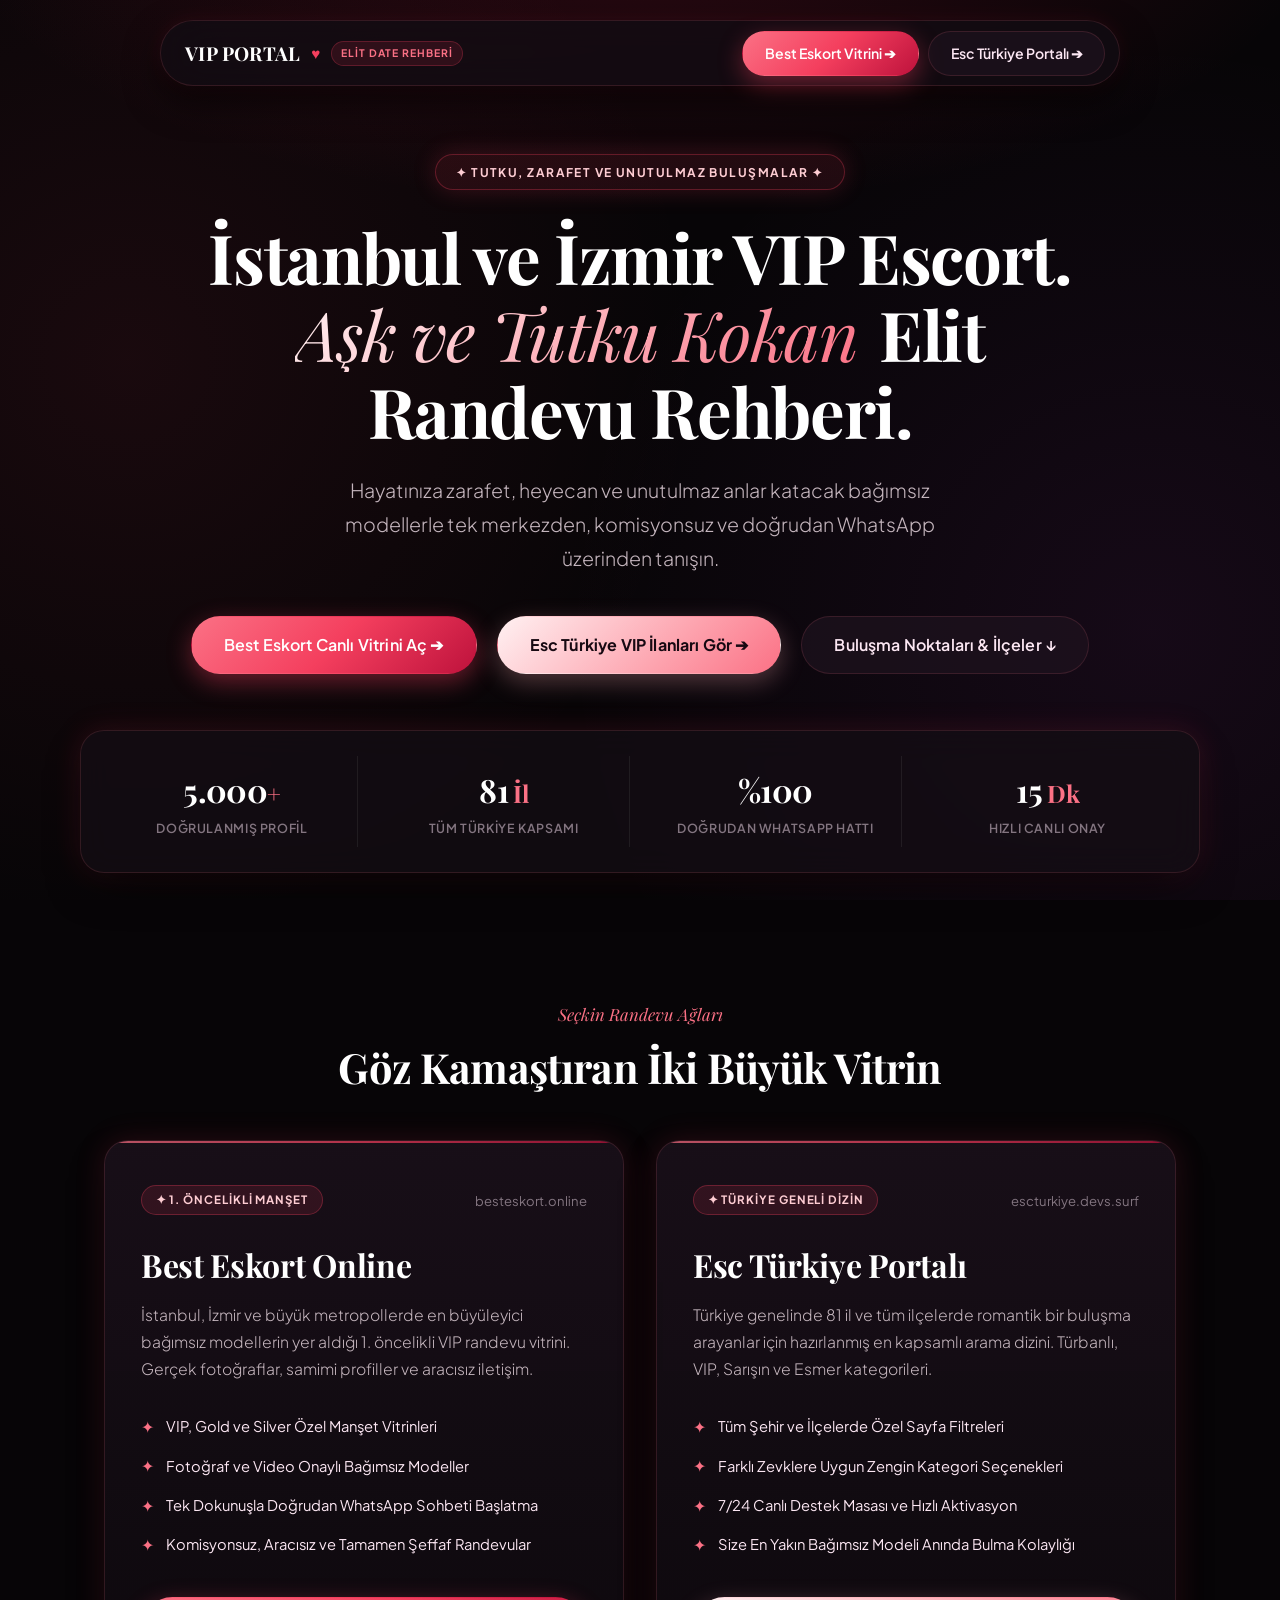
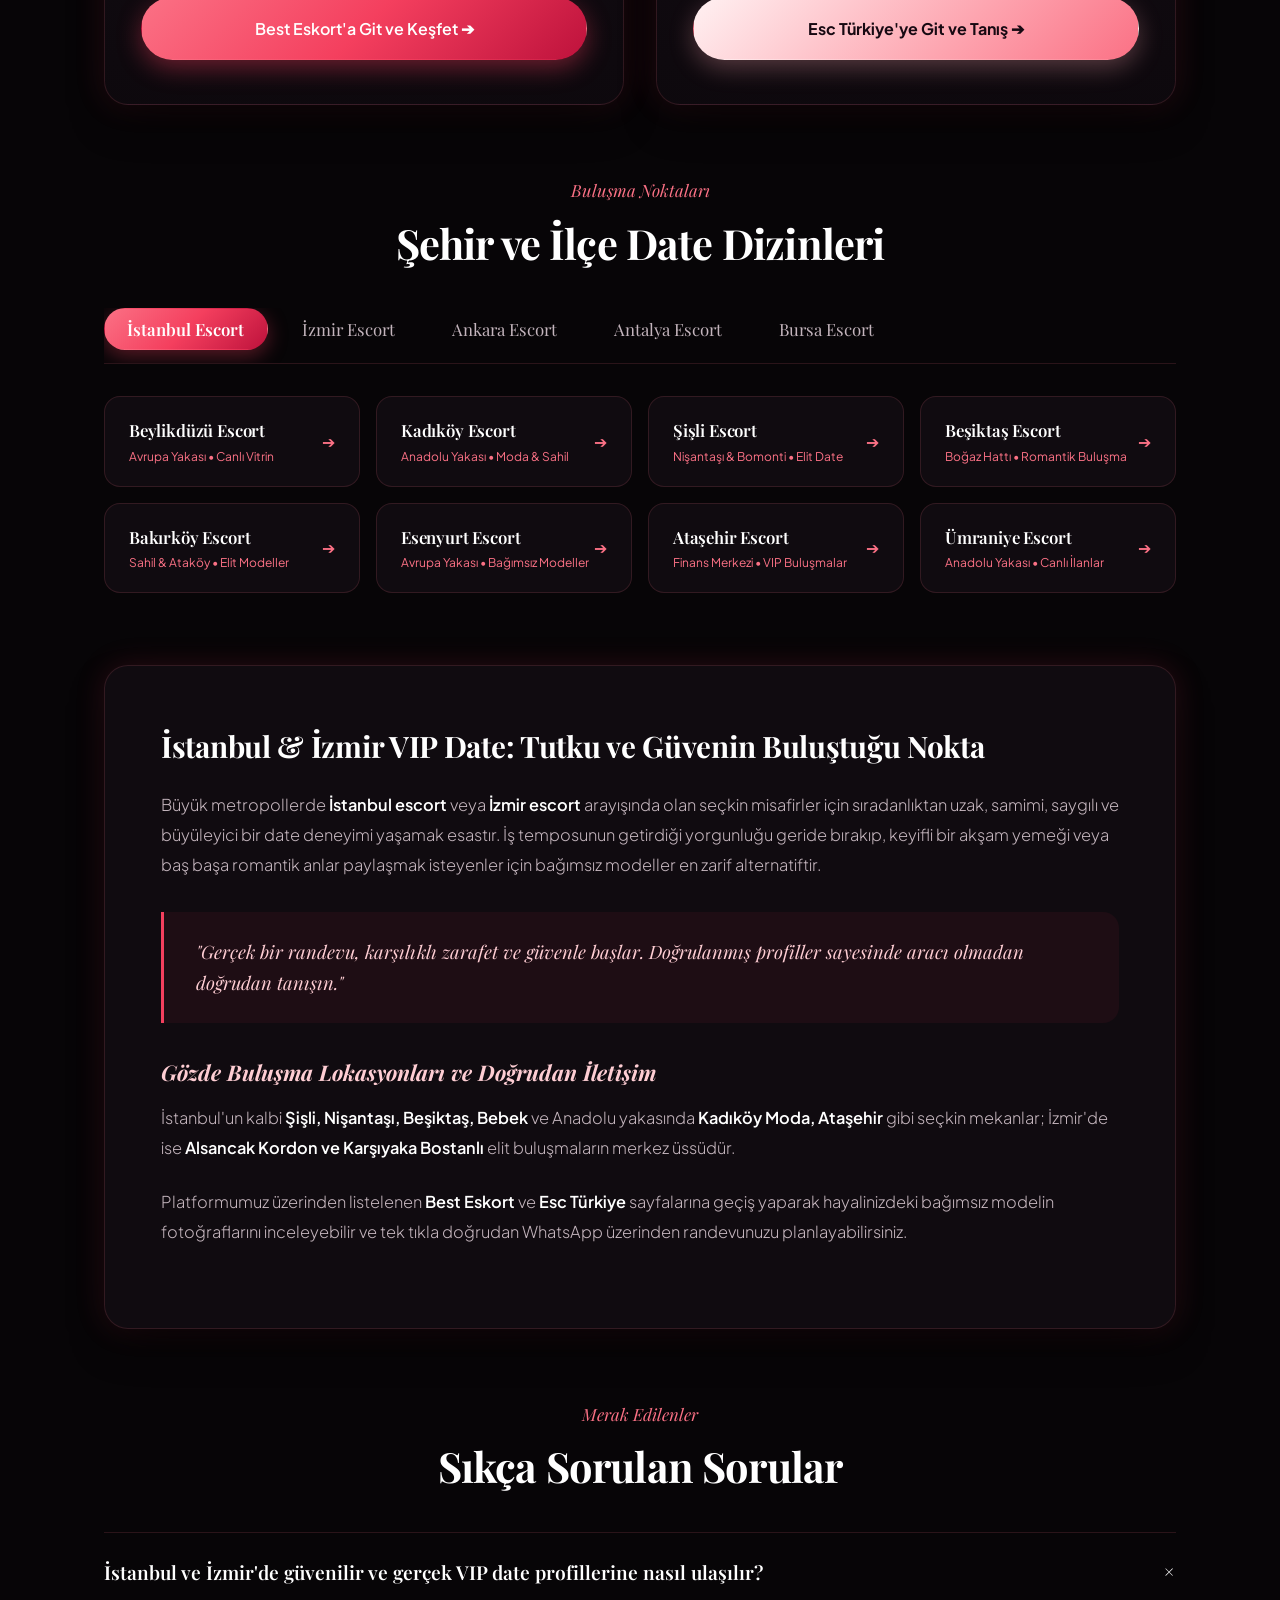
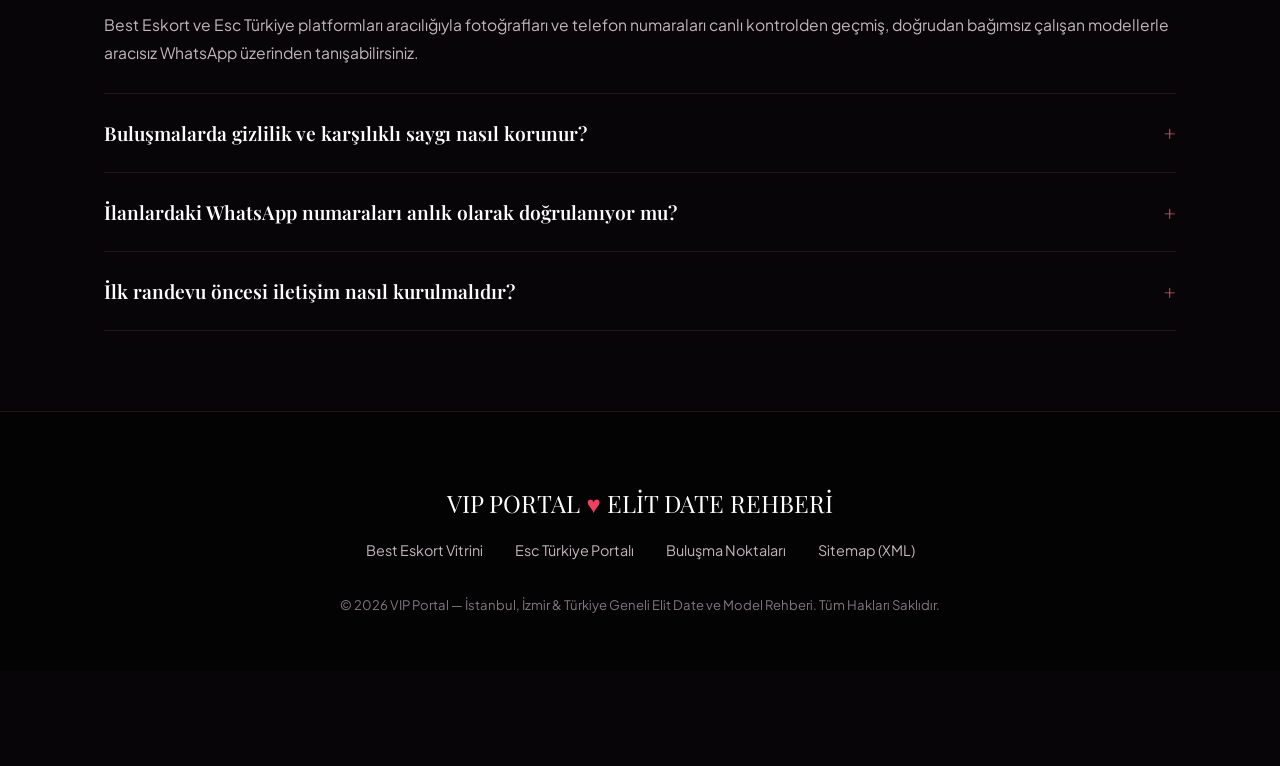
==== index.html @ 7446d830 "feat(design): romantic luxury date aesthetic, Playfair Display typography, velvet rose & champagne a" ====
<!DOCTYPE html>
<html lang="tr">
<head>
  <meta charset="UTF-8">
  <meta name="viewport" content="width=device-width, initial-scale=1.0">
  <title>İstanbul &amp; İzmir VIP Escort &amp; Elit Date Rehberi — Doğrulanmış Modeller</title>
  
  <meta name="description" content="İstanbul escort ve İzmir escort arayanlar için aşk ve tutku dolu elit randevular, bağımsız modeller, Beylikdüzü, Şişli, Kadıköy ve Alsancak doğrulanmış VIP date rehberi.">
  <meta name="keywords" content="istanbul escort, izmir escort, ankara escort, beylikdüzü escort, şişli escort, kadıköy escort, alsancak escort, vip eskort, elit date, eskort ilanları">
  <meta name="robots" content="index, follow, max-image-preview:large, max-snippet:-1">
  <link rel="canonical" href="https://vipportal.online/">

  <!-- Open Graph -->
  <meta property="og:type" content="website">
  <meta property="og:url" content="https://vipportal.online/">
  <meta property="og:title" content="İstanbul &amp; İzmir VIP Escort &amp; Elit Date Rehberi — Doğrulanmış Modeller">
  <meta property="og:description" content="Türkiye geneli doğrulanmış bağımsız eskort platformları, elit randevu vitrinleri ve doğrudan WhatsApp iletişim rehberi.">
  <meta property="og:locale" content="tr_TR">

  <!-- Romantic Editorial Fonts: Playfair Display + Plus Jakarta Sans + Cinzel -->
  <link rel="preconnect" href="https://fonts.googleapis.com">
  <link rel="preconnect" href="https://fonts.gstatic.com" crossorigin>
  <link href="https://fonts.googleapis.com/css2?family=Cinzel:wght@500;700&family=Playfair+Display:ital,wght@0,400;0,600;0,700;0,800;1,400;1,600&family=Plus+Jakarta+Sans:wght@300;400;500;600;700&display=swap" rel="stylesheet">
  <link rel="stylesheet" href="styles.css">

  <!-- Schema.org JSON-LD -->
  <script type="application/ld+json">
  {
    "@context": "https://schema.org",
    "@graph": [
      {
        "@type": "WebSite",
        "@id": "https://vipportal.online/#website",
        "url": "https://vipportal.online/",
        "name": "VIP Portal — İstanbul & İzmir VIP Date Rehberi",
        "description": "Doğrulanmış VIP escort ve bağımsız model date rehberi",
        "inLanguage": "tr-TR"
      },
      {
        "@type": "LocalBusiness",
        "@id": "https://vipportal.online/#business",
        "name": "VIP Date & Model Rehberi",
        "url": "https://vipportal.online/",
        "description": "İstanbul, İzmir ve metropollerde bağımsız modeller ve elit randevu rehberi.",
        "address": {
          "@type": "PostalAddress",
          "addressCountry": "TR"
        },
        "priceRange": "₺₺₺"
      },
      {
        "@type": "FAQPage",
        "mainEntity": [
          {
            "@type": "Question",
            "name": "İstanbul ve İzmir'de güvenilir ve gerçek VIP date profillerine nasıl ulaşılır?",
            "acceptedAnswer": {
              "@type": "Answer",
              "text": "Best Eskort ve Esc Türkiye platformları aracılığıyla fotoğrafları ve telefon numaraları canlı kontrolden geçmiş, doğrudan bağımsız çalışan modellerle aracısız WhatsApp üzerinden tanışabilirsiniz."
            }
          },
          {
            "@type": "Question",
            "name": "Buluşmalarda gizlilik ve saygı nasıl korunur?",
            "acceptedAnswer": {
              "@type": "Answer",
              "text": "Tüm WhatsApp görüşmeleri uçtan uca şifrelidir. Modeller doğrudan kendi takvimlerini yönetir; komisyoncu veya aracı bulunmaz, tam gizlilik esastır."
            }
          },
          {
            "@type": "Question",
            "name": "İlanlardaki WhatsApp numaraları anlık olarak doğrulanıyor mu?",
            "acceptedAnswer": {
              "@type": "Answer",
              "text": "Evet. Her vitrin periyodik olarak canlı doğrulamadan geçer. Yanıt vermeyen veya aktif olmayan hatlar anında sistemden kaldırılır."
            }
          }
        ]
      }
    ]
  }
  </script>
</head>
<body>

  <!-- SEDUCTIVE FLOATING NAVBAR -->
  <div class="nav-holder">
    <nav class="nav-romantic" aria-label="Seçkin Gezinti">
      <a href="/" class="nav-brand">
        <span>VIP PORTAL</span>
        <span class="heart">♥</span>
        <span class="nav-brand-tag">ELİT DATE REHBERİ</span>
      </a>

      <div class="nav-ctas">
        <a href="https://www.besteskort.online/" target="_blank" rel="noopener noreferrer" class="btn btn-rose">
          Best Eskort Vitrini ➔
        </a>
        <a href="https://escturkiye.devs.surf/" target="_blank" rel="noopener noreferrer" class="btn btn-velvet">
          Esc Türkiye Portalı ➔
        </a>
      </div>
    </nav>
  </div>

  <main>
    <!-- HERO SECTION (DATE & ROMANCE AESTHETIC) -->
    <section class="hero container">
      <div class="hero-badge-pill">
        ✦ TUTKU, ZARAFET VE UNUTULMAZ BULUŞMALAR ✦
      </div>

      <h1 class="hero-h1">
        İstanbul ve İzmir VIP Escort.<br>
        <em>Aşk ve Tutku Kokan</em> Elit Randevu Rehberi.
      </h1>

      <p class="hero-desc">
        Hayatınıza zarafet, heyecan ve unutulmaz anlar katacak bağımsız modellerle tek merkezden, komisyonsuz ve doğrudan WhatsApp üzerinden tanışın.
      </p>

      <div class="hero-actions">
        <a href="https://www.besteskort.online/" target="_blank" rel="noopener noreferrer" class="btn btn-rose btn-lg">
          Best Eskort Canlı Vitrini Aç ➔
        </a>
        <a href="https://escturkiye.devs.surf/" target="_blank" rel="noopener noreferrer" class="btn btn-champagne btn-lg">
          Esc Türkiye VIP İlanları Gör ➔
        </a>
        <a href="#dizin" class="btn btn-velvet btn-lg">
          Buluşma Noktaları &amp; İlçeler ↓
        </a>
      </div>

      <!-- INTIMATE TRUST STRIP -->
      <div class="romance-strip">
        <div class="strip-col">
          <div class="strip-number">5.000<span>+</span></div>
          <div class="strip-label">Doğrulanmış Profil</div>
        </div>
        <div class="strip-col">
          <div class="strip-number">81<span> İl</span></div>
          <div class="strip-label">Tüm Türkiye Kapsamı</div>
        </div>
        <div class="strip-col">
          <div class="strip-number">%100</div>
          <div class="strip-label">Doğrudan WhatsApp Hattı</div>
        </div>
        <div class="strip-col">
          <div class="strip-number">15<span> Dk</span></div>
          <div class="strip-label">Hızlı Canlı Onay</div>
        </div>
      </div>
    </section>

    <!-- INVITATION / DATE PLATFORMS -->
    <section class="container">
      <div style="text-align: center; margin-bottom: 2.5rem;">
        <div class="section-tagline">Seçkin Randevu Ağları</div>
        <h2 class="section-header-title">Göz Kamaştıran İki Büyük Vitrin</h2>
      </div>

      <div class="invitations-grid">
        <!-- Best Eskort Invitation Card -->
        <article class="invitation-card">
          <div class="card-header-meta">
            <span class="card-pill-tag">✦ 1. ÖNCELİKLİ MANŞET</span>
            <span class="card-site-url">besteskort.online</span>
          </div>

          <h3 class="invitation-title">Best Eskort Online</h3>
          <p class="invitation-desc">
            İstanbul, İzmir ve büyük metropollerde en büyüleyici bağımsız modellerin yer aldığı 1. öncelikli VIP randevu vitrini. Gerçek fotoğraflar, samimi profiller ve aracısız iletişim.
          </p>

          <ul class="invitation-list">
            <li><span class="sparkle">✦</span> VIP, Gold ve Silver Özel Manşet Vitrinleri</li>
            <li><span class="sparkle">✦</span> Fotoğraf ve Video Onaylı Bağımsız Modeller</li>
            <li><span class="sparkle">✦</span> Tek Dokunuşla Doğrudan WhatsApp Sohbeti Başlatma</li>
            <li><span class="sparkle">✦</span> Komisyonsuz, Aracısız ve Tamamen Şeffaf Randevular</li>
          </ul>

          <div class="card-cta-wrap">
            <a href="https://www.besteskort.online/" target="_blank" rel="noopener noreferrer" class="btn btn-rose btn-card-full">
              Best Eskort'a Git ve Keşfet ➔
            </a>
          </div>
        </article>

        <!-- Esc Türkiye Invitation Card -->
        <article class="invitation-card">
          <div class="card-header-meta">
            <span class="card-pill-tag">✦ TÜRKİYE GENELİ DİZİN</span>
            <span class="card-site-url">escturkiye.devs.surf</span>
          </div>

          <h3 class="invitation-title">Esc Türkiye Portalı</h3>
          <p class="invitation-desc">
            Türkiye genelinde 81 il ve tüm ilçelerde romantik bir buluşma arayanlar için hazırlanmış en kapsamlı arama dizini. Türbanlı, VIP, Sarışın ve Esmer kategorileri.
          </p>

          <ul class="invitation-list">
            <li><span class="sparkle">✦</span> Tüm Şehir ve İlçelerde Özel Sayfa Filtreleri</li>
            <li><span class="sparkle">✦</span> Farklı Zevklere Uygun Zengin Kategori Seçenekleri</li>
            <li><span class="sparkle">✦</span> 7/24 Canlı Destek Masası ve Hızlı Aktivasyon</li>
            <li><span class="sparkle">✦</span> Size En Yakın Bağımsız Modeli Anında Bulma Kolaylığı</li>
          </ul>

          <div class="card-cta-wrap">
            <a href="https://escturkiye.devs.surf/" target="_blank" rel="noopener noreferrer" class="btn btn-champagne btn-card-full">
              Esc Türkiye'ye Git ve Tanış ➔
            </a>
          </div>
        </article>
      </div>
    </section>

    <!-- CITIES & ROMANTIC DISTRICTS -->
    <section id="dizin" class="container cities-wrapper">
      <div style="text-align: center; margin-bottom: 2rem;">
        <div class="section-tagline">Buluşma Noktaları</div>
        <h2 class="section-header-title">Şehir ve İlçe Date Dizinleri</h2>
      </div>

      <div class="city-romantic-tabs" role="tablist">
        <button class="city-romantic-btn active" data-city="istanbul" role="tab">İstanbul Escort</button>
        <button class="city-romantic-btn" data-city="izmir" role="tab">İzmir Escort</button>
        <button class="city-romantic-btn" data-city="ankara" role="tab">Ankara Escort</button>
        <button class="city-romantic-btn" data-city="antalya" role="tab">Antalya Escort</button>
        <button class="city-romantic-btn" data-city="bursa" role="tab">Bursa Escort</button>
      </div>

      <!-- İstanbul Grid -->
      <div id="grid-istanbul" class="districts-romantic-grid city-panel" style="display: grid;">
        <a href="https://www.besteskort.online/istanbul/beylikduzu" target="_blank" rel="noopener noreferrer" class="district-romantic-tile">
          <div>
            <span class="district-name-text">Beylikdüzü Escort</span>
            <span class="district-sub-text">Avrupa Yakası • Canlı Vitrin</span>
          </div>
          <span class="district-arrow-icon">➔</span>
        </a>
        <a href="https://www.besteskort.online/istanbul/kadikoy" target="_blank" rel="noopener noreferrer" class="district-romantic-tile">
          <div>
            <span class="district-name-text">Kadıköy Escort</span>
            <span class="district-sub-text">Anadolu Yakası • Moda &amp; Sahil</span>
          </div>
          <span class="district-arrow-icon">➔</span>
        </a>
        <a href="https://www.besteskort.online/istanbul/sisli" target="_blank" rel="noopener noreferrer" class="district-romantic-tile">
          <div>
            <span class="district-name-text">Şişli Escort</span>
            <span class="district-sub-text">Nişantaşı &amp; Bomonti • Elit Date</span>
          </div>
          <span class="district-arrow-icon">➔</span>
        </a>
        <a href="https://www.besteskort.online/istanbul/besiktas" target="_blank" rel="noopener noreferrer" class="district-romantic-tile">
          <div>
            <span class="district-name-text">Beşiktaş Escort</span>
            <span class="district-sub-text">Boğaz Hattı • Romantik Buluşma</span>
          </div>
          <span class="district-arrow-icon">➔</span>
        </a>
        <a href="https://www.besteskort.online/istanbul/bakirkoy" target="_blank" rel="noopener noreferrer" class="district-romantic-tile">
          <div>
            <span class="district-name-text">Bakırköy Escort</span>
            <span class="district-sub-text">Sahil &amp; Ataköy • Elit Modeller</span>
          </div>
          <span class="district-arrow-icon">➔</span>
        </a>
        <a href="https://www.besteskort.online/istanbul/esenyurt" target="_blank" rel="noopener noreferrer" class="district-romantic-tile">
          <div>
            <span class="district-name-text">Esenyurt Escort</span>
            <span class="district-sub-text">Avrupa Yakası • Bağımsız Modeller</span>
          </div>
          <span class="district-arrow-icon">➔</span>
        </a>
        <a href="https://www.besteskort.online/istanbul/atasehir" target="_blank" rel="noopener noreferrer" class="district-romantic-tile">
          <div>
            <span class="district-name-text">Ataşehir Escort</span>
            <span class="district-sub-text">Finans Merkezi • VIP Buluşmalar</span>
          </div>
          <span class="district-arrow-icon">➔</span>
        </a>
        <a href="https://www.besteskort.online/istanbul/umraniye" target="_blank" rel="noopener noreferrer" class="district-romantic-tile">
          <div>
            <span class="district-name-text">Ümraniye Escort</span>
            <span class="district-sub-text">Anadolu Yakası • Canlı İlanlar</span>
          </div>
          <span class="district-arrow-icon">➔</span>
        </a>
      </div>

      <!-- İzmir Grid -->
      <div id="grid-izmir" class="districts-romantic-grid city-panel" style="display: none;">
        <a href="https://www.besteskort.online/izmir/alsancak" target="_blank" rel="noopener noreferrer" class="district-romantic-tile">
          <div>
            <span class="district-name-text">Alsancak Escort</span>
            <span class="district-sub-text">Kordon &amp; Gül Sokak • Elit Date</span>
          </div>
          <span class="district-arrow-icon">➔</span>
        </a>
        <a href="https://www.besteskort.online/izmir/konak" target="_blank" rel="noopener noreferrer" class="district-romantic-tile">
          <div>
            <span class="district-name-text">Konak Escort</span>
            <span class="district-sub-text">İzmir Merkez • Romantik Akşamlar</span>
          </div>
          <span class="district-arrow-icon">➔</span>
        </a>
        <a href="https://www.besteskort.online/izmir/karsiyaka" target="_blank" rel="noopener noreferrer" class="district-romantic-tile">
          <div>
            <span class="district-name-text">Karşıyaka Escort</span>
            <span class="district-sub-text">Bostanlı &amp; Yalı • Seçkin Modeller</span>
          </div>
          <span class="district-arrow-icon">➔</span>
        </a>
        <a href="https://www.besteskort.online/izmir/bornova" target="_blank" rel="noopener noreferrer" class="district-romantic-tile">
          <div>
            <span class="district-name-text">Bornova Escort</span>
            <span class="district-sub-text">Küçükpark &amp; Forum • Canlı İlanlar</span>
          </div>
          <span class="district-arrow-icon">➔</span>
        </a>
        <a href="https://www.besteskort.online/izmir/buca" target="_blank" rel="noopener noreferrer" class="district-romantic-tile">
          <div>
            <span class="district-name-text">Buca Escort</span>
            <span class="district-sub-text">İzmir • Bağımsız Modeller</span>
          </div>
          <span class="district-arrow-icon">➔</span>
        </a>
        <a href="https://www.besteskort.online/izmir/cigli" target="_blank" rel="noopener noreferrer" class="district-romantic-tile">
          <div>
            <span class="district-name-text">Çiğli Escort</span>
            <span class="district-sub-text">Kuzey İzmir • Aktif Profiller</span>
          </div>
          <span class="district-arrow-icon">➔</span>
        </a>
      </div>

      <!-- Ankara Grid -->
      <div id="grid-ankara" class="districts-romantic-grid city-panel" style="display: none;">
        <a href="https://www.besteskort.online/ankara/cankaya" target="_blank" rel="noopener noreferrer" class="district-romantic-tile">
          <div>
            <span class="district-name-text">Çankaya Escort</span>
            <span class="district-sub-text">Tunalı &amp; Gaziosmanpaşa • VIP Date</span>
          </div>
          <span class="district-arrow-icon">➔</span>
        </a>
        <a href="https://www.besteskort.online/ankara/kizilay" target="_blank" rel="noopener noreferrer" class="district-romantic-tile">
          <div>
            <span class="district-name-text">Kızılay Escort</span>
            <span class="district-sub-text">Başkent Merkez • Seçkin İlanlar</span>
          </div>
          <span class="district-arrow-icon">➔</span>
        </a>
        <a href="https://www.besteskort.online/ankara/yenimahalle" target="_blank" rel="noopener noreferrer" class="district-romantic-tile">
          <div>
            <span class="district-name-text">Yenimahalle Escort</span>
            <span class="district-sub-text">Batıkent &amp; Çayyolu • Elit Modeller</span>
          </div>
          <span class="district-arrow-icon">➔</span>
        </a>
        <a href="https://www.besteskort.online/ankara/kecioren" target="_blank" rel="noopener noreferrer" class="district-romantic-tile">
          <div>
            <span class="district-name-text">Keçiören Escort</span>
            <span class="district-sub-text">Ankara • Bağımsız Profiller</span>
          </div>
          <span class="district-arrow-icon">➔</span>
        </a>
      </div>

      <!-- Antalya Grid -->
      <div id="grid-antalya" class="districts-romantic-grid city-panel" style="display: none;">
        <a href="https://www.besteskort.online/antalya/muratpasa" target="_blank" rel="noopener noreferrer" class="district-romantic-tile">
          <div>
            <span class="district-name-text">Muratpaşa Escort</span>
            <span class="district-sub-text">Lara &amp; Şirinyalı • Elit Randevular</span>
          </div>
          <span class="district-arrow-icon">➔</span>
        </a>
        <a href="https://www.besteskort.online/antalya/konyaalti" target="_blank" rel="noopener noreferrer" class="district-romantic-tile">
          <div>
            <span class="district-name-text">Konyaaltı Escort</span>
            <span class="district-sub-text">Sahil &amp; Liman • Romantik Akşamlar</span>
          </div>
          <span class="district-arrow-icon">➔</span>
        </a>
        <a href="https://www.besteskort.online/antalya/alanya" target="_blank" rel="noopener noreferrer" class="district-romantic-tile">
          <div>
            <span class="district-name-text">Alanya Escort</span>
            <span class="district-sub-text">Tatil &amp; Akdeniz • Canlı Vitrin</span>
          </div>
          <span class="district-arrow-icon">➔</span>
        </a>
      </div>

      <!-- Bursa Grid -->
      <div id="grid-bursa" class="districts-romantic-grid city-panel" style="display: none;">
        <a href="https://www.besteskort.online/bursa/nilufer" target="_blank" rel="noopener noreferrer" class="district-romantic-tile">
          <div>
            <span class="district-name-text">Nilüfer Escort</span>
            <span class="district-sub-text">Özlüce &amp; FSM • Elit Modeller</span>
          </div>
          <span class="district-arrow-icon">➔</span>
        </a>
        <a href="https://www.besteskort.online/bursa/osmangazi" target="_blank" rel="noopener noreferrer" class="district-romantic-tile">
          <div>
            <span class="district-name-text">Osmangazi Escort</span>
            <span class="district-sub-text">Bursa Merkez • Doğrulanmış İlanlar</span>
          </div>
          <span class="district-arrow-icon">➔</span>
        </a>
      </div>
    </section>

    <!-- INTIMATE EDITORIAL CONTENT -->
    <section class="container">
      <article class="editorial-box">
        <h2 class="editorial-title">İstanbul &amp; İzmir VIP Date: Tutku ve Güvenin Buluştuğu Nokta</h2>
        <p class="editorial-paragraph">
          Büyük metropollerde <strong>İstanbul escort</strong> veya <strong>İzmir escort</strong> arayışında olan seçkin misafirler için sıradanlıktan uzak, samimi, saygılı ve büyüleyici bir date deneyimi yaşamak esastır. İş temposunun getirdiği yorgunluğu geride bırakıp, keyifli bir akşam yemeği veya baş başa romantik anlar paylaşmak isteyenler için bağımsız modeller en zarif alternatiftir.
        </p>

        <div class="editorial-quote-box">
          "Gerçek bir randevu, karşılıklı zarafet ve güvenle başlar. Doğrulanmış profiller sayesinde aracı olmadan doğrudan tanışın."
        </div>

        <h3 class="editorial-subtitle">Gözde Buluşma Lokasyonları ve Doğrudan İletişim</h3>
        <p class="editorial-paragraph">
          İstanbul'un kalbi <strong>Şişli, Nişantaşı, Beşiktaş, Bebek</strong> ve Anadolu yakasında <strong>Kadıköy Moda, Ataşehir</strong> gibi seçkin mekanlar; İzmir'de ise <strong>Alsancak Kordon ve Karşıyaka Bostanlı</strong> elit buluşmaların merkez üssüdür.
        </p>
        <p class="editorial-paragraph">
          Platformumuz üzerinden listelenen <strong>Best Eskort</strong> ve <strong>Esc Türkiye</strong> sayfalarına geçiş yaparak hayalinizdeki bağımsız modelin fotoğraflarını inceleyebilir ve tek tıkla doğrudan WhatsApp üzerinden randevunuzu planlayabilirsiniz.
        </p>
      </article>
    </section>

    <!-- ROMANTIC FAQ ACCORDION -->
    <section class="container faq-wrap">
      <div style="text-align: center; margin-bottom: 2rem;">
        <div class="section-tagline">Merak Edilenler</div>
        <h2 class="section-header-title">Sıkça Sorulan Sorular</h2>
      </div>

      <div class="faq-container">
        <div class="faq-row active">
          <button class="faq-header-btn">
            <span>İstanbul ve İzmir'de güvenilir ve gerçek VIP date profillerine nasıl ulaşılır?</span>
            <span class="faq-icon-symbol">+</span>
          </button>
          <div class="faq-drawer">
            Best Eskort ve Esc Türkiye platformları aracılığıyla fotoğrafları ve telefon numaraları canlı kontrolden geçmiş, doğrudan bağımsız çalışan modellerle aracısız WhatsApp üzerinden tanışabilirsiniz.
          </div>
        </div>

        <div class="faq-row">
          <button class="faq-header-btn">
            <span>Buluşmalarda gizlilik ve karşılıklı saygı nasıl korunur?</span>
            <span class="faq-icon-symbol">+</span>
          </button>
          <div class="faq-drawer">
            Tüm WhatsApp görüşmeleri uçtan uca şifrelidir. Modeller doğrudan kendi takvimlerini yönetir; komisyoncu veya aracı bulunmaz, tam gizlilik esastır.
          </div>
        </div>

        <div class="faq-row">
          <button class="faq-header-btn">
            <span>İlanlardaki WhatsApp numaraları anlık olarak doğrulanıyor mu?</span>
            <span class="faq-icon-symbol">+</span>
          </button>
          <div class="faq-drawer">
            Evet. Her vitrin periyodik olarak canlı doğrulamadan geçer. Yanıt vermeyen veya aktif olmayan hatlar anında sistemden kaldırılır.
          </div>
        </div>

        <div class="faq-row">
          <button class="faq-header-btn">
            <span>İlk randevu öncesi iletişim nasıl kurulmalıdır?</span>
            <span class="faq-icon-symbol">+</span>
          </button>
          <div class="faq-drawer">
            İlandaki WhatsApp butonuna tıklayarak doğrudan modele nezih ve saygılı bir mesaj ileterek buluşma saati ve lokasyonu hakkında bilgi alabilirsiniz.
          </div>
        </div>
      </div>
    </section>
  </main>

  <!-- ROMANTIC FOOTER -->
  <footer class="site-footer">
    <div class="container">
      <div class="footer-brand">
        VIP PORTAL <span style="color: #f43f5e;">♥</span> ELİT DATE REHBERİ
      </div>
      <div class="footer-nav-row">
        <a href="https://www.besteskort.online/" target="_blank" rel="noopener noreferrer">Best Eskort Vitrini</a>
        <a href="https://escturkiye.devs.surf/" target="_blank" rel="noopener noreferrer">Esc Türkiye Portalı</a>
        <a href="#dizin">Buluşma Noktaları</a>
        <a href="sitemap.xml">Sitemap (XML)</a>
      </div>
      <p class="footer-copyright">© 2026 VIP Portal — İstanbul, İzmir &amp; Türkiye Geneli Elit Date ve Model Rehberi. Tüm Hakları Saklıdır.</p>
    </div>
  </footer>

  <!-- MOBILE SEDUCTIVE DOCK -->
  <aside class="mobile-date-dock" aria-label="Mobil Randevu Erişimi">
    <div class="dock-inner-grid">
      <a href="https://www.besteskort.online/" target="_blank" rel="noopener noreferrer" class="btn btn-rose dock-link-btn">
        ♥ Best Eskort
      </a>
      <a href="https://escturkiye.devs.surf/" target="_blank" rel="noopener noreferrer" class="btn btn-champagne dock-link-btn">
        ✦ Esc Türkiye
      </a>
    </div>
  </aside>

  <!-- SCRIPTS -->
  <script src="app.js" defer></script>
</body>
</html>
---- styles.css ----
/* ==========================================================================
   VIP PORTAL — ROMANTIC LUXURY DATE & SEDUCTION AESTHETIC (RAYA / HIGH-END DATE)
   Playfair Display + Rose Champagne Velvet Glow + Monochromatic Warmth
   ========================================================================== */

@import url('https://fonts.googleapis.com/css2?family=Playfair+Display:ital,wght@0,400;0,600;0,700;0,800;1,400;1,600&family=Plus+Jakarta+Sans:wght@300;400;500;600;700&family=Cinzel:wght@500;700&display=swap');

:root {
  /* Sensual Velvet Romance Palette */
  --bg-deep: #070507;
  --bg-card: rgba(20, 14, 20, 0.75);
  --bg-card-hover: rgba(30, 20, 30, 0.9);
  --bg-card-elevated: #160f17;

  /* Rose Champagne Accents */
  --rose-glow: rgba(244, 63, 94, 0.25);
  --rose-primary: #f43f5e;
  --rose-soft: #fb7185;
  --rose-light: #fecdd3;
  --champagne: #fef08a;
  --champagne-gold: #fbbf24;

  --gradient-rose: linear-gradient(135deg, #fb7185 0%, #f43f5e 50%, #be123c 100%);
  --gradient-champagne: linear-gradient(135deg, #fff1f2 0%, #fda4af 60%, #fb7185 100%);
  --gradient-card-border: linear-gradient(135deg, rgba(251, 113, 133, 0.3) 0%, rgba(255, 255, 255, 0.05) 100%);

  /* Border Tokens */
  --border-romance: rgba(251, 113, 133, 0.14);
  --border-romance-hover: rgba(251, 113, 133, 0.4);
  --border-subtle: rgba(255, 255, 255, 0.07);

  /* Text Colors */
  --text-pure: #ffffff;
  --text-soft: #fce7f3;
  --text-secondary: #c4b5bd;
  --text-muted: #837580;

  /* Fonts */
  --font-serif: 'Playfair Display', Georgia, serif;
  --font-sans: 'Plus Jakarta Sans', -apple-system, BlinkMacSystemFont, sans-serif;
  --font-accent: 'Cinzel', serif;

  /* Radii */
  --radius-pill: 9999px;
  --radius-card: 24px;
  --radius-tile: 16px;

  /* Shadows */
  --shadow-romance: 0 20px 45px -15px rgba(0, 0, 0, 0.8), 0 0 30px rgba(244, 63, 94, 0.15);
  --shadow-card-hover: 0 25px 50px -15px rgba(0, 0, 0, 0.9), 0 0 40px rgba(244, 63, 94, 0.3);
  --transition: all 0.28s cubic-bezier(0.16, 1, 0.3, 1);
}

*, *::before, *::after {
  box-sizing: border-box;
  margin: 0;
  padding: 0;
}

html {
  font-size: 16px;
  background-color: var(--bg-deep);
  color: var(--text-pure);
  scroll-behavior: smooth;
  -webkit-font-smoothing: antialiased;
}

body {
  font-family: var(--font-sans);
  background-color: var(--bg-deep);
  background-image: 
    radial-gradient(ellipse 90% 55% at 50% -10%, rgba(225, 29, 72, 0.18) 0%, transparent 60%),
    radial-gradient(circle at 10% 40%, rgba(244, 63, 94, 0.08) 0%, transparent 45%),
    radial-gradient(circle at 90% 70%, rgba(217, 70, 239, 0.07) 0%, transparent 45%);
  background-attachment: fixed;
  line-height: 1.6;
  min-height: 100vh;
  padding-bottom: 95px;
  overflow-x: hidden;
}

/* ── CONTAINER ──────────────────────────────────────────────────────────── */
.container {
  width: 100%;
  max-width: 1120px;
  margin: 0 auto;
  padding: 0 1.5rem;
}

/* ── SEDUCTIVE FLOATING NAVBAR ───────────────────────────────────────────── */
.nav-holder {
  position: sticky;
  top: 1.25rem;
  z-index: 100;
  display: flex;
  justify-content: center;
  padding: 0 1rem;
  margin-bottom: 2.5rem;
}
.nav-romantic {
  width: 100%;
  max-width: 960px;
  background: rgba(18, 12, 19, 0.75);
  backdrop-filter: blur(24px);
  -webkit-backdrop-filter: blur(24px);
  border: 1px solid var(--border-romance);
  border-radius: var(--radius-pill);
  padding: 0.6rem 0.85rem 0.6rem 1.5rem;
  display: flex;
  align-items: center;
  justify-content: space-between;
  box-shadow: 0 15px 35px rgba(0, 0, 0, 0.6), 0 0 20px rgba(244, 63, 94, 0.1);
  transition: var(--transition);
}
.nav-romantic:hover {
  border-color: var(--border-romance-hover);
}
.nav-brand {
  display: flex;
  align-items: center;
  gap: 0.65rem;
  text-decoration: none;
  font-family: var(--font-serif);
  font-weight: 700;
  font-size: 1.2rem;
  letter-spacing: 0.02em;
  color: var(--text-pure);
}
.nav-brand span.heart {
  color: var(--rose-primary);
  font-size: 0.95rem;
  animation: heartPulse 2.2s infinite ease-in-out;
}
@keyframes heartPulse {
  0%, 100% { transform: scale(1); opacity: 0.8; }
  50% { transform: scale(1.25); opacity: 1; filter: drop-shadow(0 0 8px rgba(244, 63, 94, 0.8)); }
}
.nav-brand-tag {
  font-family: var(--font-sans);
  font-size: 0.65rem;
  font-weight: 700;
  text-transform: uppercase;
  letter-spacing: 0.1em;
  color: var(--rose-soft);
  background: rgba(244, 63, 94, 0.12);
  border: 1px solid rgba(244, 63, 94, 0.25);
  padding: 0.2rem 0.55rem;
  border-radius: var(--radius-pill);
}
.nav-ctas {
  display: flex;
  align-items: center;
  gap: 0.6rem;
}

/* ── BUTTONS (ROMANTIC ROSE & VELVET SILK) ───────────────────────────────── */
.btn {
  display: inline-flex;
  align-items: center;
  justify-content: center;
  gap: 0.5rem;
  padding: 0.65rem 1.35rem;
  border-radius: var(--radius-pill);
  font-size: 0.88rem;
  font-weight: 600;
  text-decoration: none;
  cursor: pointer;
  transition: var(--transition);
  border: 1px solid transparent;
  white-space: nowrap;
}
.btn-rose {
  background: var(--gradient-rose);
  color: #fff;
  box-shadow: 0 8px 25px rgba(244, 63, 94, 0.4);
}
.btn-rose:hover {
  transform: translateY(-2px) scale(1.02);
  box-shadow: 0 14px 35px rgba(244, 63, 94, 0.6);
}
.btn-champagne {
  background: var(--gradient-champagne);
  color: #170912;
  font-weight: 700;
  box-shadow: 0 8px 25px rgba(253, 164, 175, 0.3);
}
.btn-champagne:hover {
  transform: translateY(-2px) scale(1.02);
  box-shadow: 0 14px 35px rgba(253, 164, 175, 0.5);
}
.btn-velvet {
  background: rgba(30, 19, 30, 0.7);
  border-color: var(--border-romance);
  color: var(--text-soft);
}
.btn-velvet:hover {
  background: rgba(45, 27, 45, 0.9);
  border-color: var(--rose-soft);
  color: #fff;
  transform: translateY(-2px);
}
.btn-lg {
  padding: 0.95rem 2rem;
  font-size: 1rem;
  letter-spacing: 0.01em;
}

/* ── HERO (INTIMATE & SEDUCTIVE) ────────────────────────────────────────── */
.hero {
  padding: 3rem 0 3.5rem;
  text-align: center;
  position: relative;
}
.hero-badge-pill {
  display: inline-flex;
  align-items: center;
  gap: 0.6rem;
  background: rgba(244, 63, 94, 0.1);
  border: 1px solid rgba(244, 63, 94, 0.3);
  padding: 0.45rem 1.25rem;
  border-radius: var(--radius-pill);
  color: var(--rose-light);
  font-size: 0.75rem;
  font-weight: 700;
  letter-spacing: 0.12em;
  text-transform: uppercase;
  margin-bottom: 1.75rem;
  box-shadow: 0 0 25px rgba(244, 63, 94, 0.2);
}
.hero-h1 {
  font-family: var(--font-serif);
  font-size: clamp(2.4rem, 5.5vw, 4.3rem);
  font-weight: 700;
  line-height: 1.12;
  letter-spacing: -0.02em;
  color: var(--text-pure);
  max-width: 920px;
  margin: 0 auto 1.5rem;
}
.hero-h1 em {
  font-style: italic;
  font-weight: 400;
  background: var(--gradient-champagne);
  -webkit-background-clip: text;
  -webkit-text-fill-color: transparent;
  display: inline-block;
  padding-right: 0.1em;
}
.hero-desc {
  font-size: clamp(1.05rem, 2vw, 1.22rem);
  color: var(--text-secondary);
  max-width: 680px;
  margin: 0 auto 2.5rem;
  line-height: 1.75;
  font-weight: 300;
}
.hero-actions {
  display: flex;
  align-items: center;
  justify-content: center;
  gap: 1.25rem;
  flex-wrap: wrap;
  margin-bottom: 3.5rem;
}

/* ── ROMANTIC STRIP (INTIMATE TRUST STATS) ───────────────────────────────── */
.romance-strip {
  display: grid;
  grid-template-columns: repeat(4, 1fr);
  gap: 1.25rem;
  background: var(--bg-card);
  backdrop-filter: blur(16px);
  border: 1px solid var(--border-romance);
  border-radius: var(--radius-card);
  padding: 1.6rem;
  margin-bottom: 4.5rem;
  box-shadow: var(--shadow-romance);
}
.strip-col {
  text-align: center;
  border-right: 1px solid var(--border-subtle);
  padding: 0.5rem;
}
.strip-col:last-child {
  border-right: none;
}
.strip-number {
  font-family: var(--font-serif);
  font-size: 2rem;
  font-weight: 700;
  color: var(--text-pure);
  letter-spacing: -0.02em;
  margin-bottom: 0.2rem;
}
.strip-number span {
  color: var(--rose-soft);
  font-size: 1.5rem;
}
.strip-label {
  font-size: 0.78rem;
  color: var(--text-muted);
  font-weight: 600;
  letter-spacing: 0.05em;
  text-transform: uppercase;
}

/* ── INVITATION / DATE CARDS (BEST & ESC TURKIYE) ────────────────────────── */
.section-tagline {
  font-family: var(--font-serif);
  font-style: italic;
  font-size: 1.05rem;
  color: var(--rose-soft);
  margin-bottom: 0.35rem;
}
.section-header-title {
  font-family: var(--font-serif);
  font-size: clamp(1.8rem, 3.5vw, 2.6rem);
  font-weight: 700;
  letter-spacing: -0.02em;
  color: var(--text-pure);
  margin-bottom: 2rem;
}

.invitations-grid {
  display: grid;
  grid-template-columns: 1fr 1fr;
  gap: 2rem;
  margin-bottom: 4.5rem;
}
.invitation-card {
  background: linear-gradient(180deg, rgba(28, 18, 28, 0.8) 0%, rgba(14, 9, 14, 0.95) 100%);
  border: 1px solid var(--border-romance);
  border-radius: var(--radius-card);
  padding: 2.75rem 2.25rem;
  display: flex;
  flex-direction: column;
  transition: var(--transition);
  position: relative;
  overflow: hidden;
  box-shadow: var(--shadow-romance);
}
.invitation-card::before {
  content: '';
  position: absolute;
  top: 0;
  left: 0;
  right: 0;
  height: 2px;
  background: var(--gradient-rose);
  opacity: 0.7;
}
.invitation-card:hover {
  transform: translateY(-5px);
  border-color: var(--border-romance-hover);
  box-shadow: var(--shadow-card-hover);
}
.card-header-meta {
  display: flex;
  align-items: center;
  justify-content: space-between;
  margin-bottom: 1.5rem;
}
.card-pill-tag {
  font-size: 0.72rem;
  font-weight: 700;
  letter-spacing: 0.08em;
  text-transform: uppercase;
  padding: 0.3rem 0.85rem;
  border-radius: var(--radius-pill);
  background: rgba(244, 63, 94, 0.12);
  border: 1px solid rgba(244, 63, 94, 0.3);
  color: var(--rose-light);
}
.card-site-url {
  font-size: 0.82rem;
  color: var(--text-muted);
  font-family: var(--font-sans);
}
.invitation-title {
  font-family: var(--font-serif);
  font-size: 2rem;
  font-weight: 700;
  color: var(--text-pure);
  margin-bottom: 0.75rem;
  letter-spacing: -0.01em;
}
.invitation-desc {
  font-size: 0.98rem;
  color: var(--text-secondary);
  line-height: 1.7;
  margin-bottom: 2rem;
  font-weight: 300;
}
.invitation-list {
  list-style: none;
  margin-bottom: 2.5rem;
  display: flex;
  flex-direction: column;
  gap: 0.85rem;
}
.invitation-list li {
  display: flex;
  align-items: center;
  gap: 0.75rem;
  font-size: 0.92rem;
  color: var(--text-soft);
}
.invitation-list li span.sparkle {
  color: var(--rose-soft);
  font-size: 1rem;
}
.card-cta-wrap {
  margin-top: auto;
}
.btn-card-full {
  width: 100%;
  padding: 1.1rem;
  font-size: 1rem;
}

/* ── ROMANTIC CITIES & DISTRICTS TABS ───────────────────────────────────── */
.cities-wrapper {
  margin-bottom: 4.5rem;
}
.city-romantic-tabs {
  display: flex;
  gap: 0.65rem;
  border-bottom: 1px solid var(--border-romance);
  padding-bottom: 0.85rem;
  margin-bottom: 2rem;
  overflow-x: auto;
}
.city-romantic-btn {
  background: transparent;
  border: 1px solid transparent;
  color: var(--text-secondary);
  font-family: var(--font-serif);
  font-size: 1.05rem;
  padding: 0.55rem 1.4rem;
  border-radius: var(--radius-pill);
  cursor: pointer;
  transition: var(--transition);
  white-space: nowrap;
}
.city-romantic-btn:hover {
  color: var(--text-pure);
  background: rgba(244, 63, 94, 0.1);
}
.city-romantic-btn.active {
  background: var(--gradient-rose);
  color: #fff;
  font-weight: 600;
  box-shadow: 0 6px 20px rgba(244, 63, 94, 0.35);
}

.districts-romantic-grid {
  display: grid;
  grid-template-columns: repeat(auto-fill, minmax(250px, 1fr));
  gap: 1rem;
}
.district-romantic-tile {
  background: var(--bg-card);
  border: 1px solid var(--border-romance);
  border-radius: var(--radius-tile);
  padding: 1.25rem 1.5rem;
  text-decoration: none;
  display: flex;
  align-items: center;
  justify-content: space-between;
  transition: var(--transition);
}
.district-romantic-tile:hover {
  background: var(--bg-card-hover);
  border-color: var(--rose-soft);
  transform: translateY(-3px) translateX(2px);
  box-shadow: 0 10px 25px rgba(0, 0, 0, 0.6), 0 0 20px rgba(244, 63, 94, 0.2);
}
.district-name-text {
  font-family: var(--font-serif);
  font-size: 1.05rem;
  color: var(--text-pure);
  font-weight: 600;
  letter-spacing: -0.01em;
}
.district-sub-text {
  display: block;
  font-family: var(--font-sans);
  font-size: 0.75rem;
  color: var(--rose-soft);
  margin-top: 0.15rem;
}
.district-arrow-icon {
  color: var(--rose-soft);
  font-size: 1rem;
  transition: transform 0.2s ease;
}
.district-romantic-tile:hover .district-arrow-icon {
  transform: translateX(4px);
  color: #fff;
}

/* ── EDITORIAL ESSAY (ROMANTIC DATE CONCIERGE) ──────────────────────────── */
.editorial-box {
  background: var(--bg-card);
  border: 1px solid var(--border-romance);
  border-radius: var(--radius-card);
  padding: 3.5rem;
  margin-bottom: 4.5rem;
  box-shadow: var(--shadow-romance);
}
.editorial-title {
  font-family: var(--font-serif);
  font-size: 1.85rem;
  font-weight: 700;
  color: var(--text-pure);
  margin-bottom: 1.25rem;
  letter-spacing: -0.01em;
}
.editorial-subtitle {
  font-family: var(--font-serif);
  font-size: 1.35rem;
  color: var(--rose-light);
  margin: 2rem 0 0.85rem;
  font-style: italic;
}
.editorial-paragraph {
  color: var(--text-secondary);
  font-size: 1.02rem;
  line-height: 1.85;
  margin-bottom: 1.5rem;
  font-weight: 300;
}
.editorial-paragraph strong {
  color: var(--text-pure);
  font-weight: 600;
}
.editorial-quote-box {
  border-left: 3px solid var(--rose-primary);
  background: rgba(244, 63, 94, 0.06);
  padding: 1.5rem 2rem;
  border-radius: 0 var(--radius-tile) var(--radius-tile) 0;
  margin: 2rem 0;
  font-family: var(--font-serif);
  font-style: italic;
  font-size: 1.15rem;
  color: var(--rose-light);
  line-height: 1.7;
}

/* ── ROMANTIC FAQ ACCORDION ─────────────────────────────────────────────── */
.faq-wrap {
  margin-bottom: 5rem;
}
.faq-container {
  display: flex;
  flex-direction: column;
  border-top: 1px solid var(--border-romance);
}
.faq-row {
  border-bottom: 1px solid var(--border-romance);
}
.faq-header-btn {
  width: 100%;
  padding: 1.6rem 0;
  background: transparent;
  border: none;
  color: var(--text-pure);
  font-family: var(--font-serif);
  font-size: 1.2rem;
  font-weight: 600;
  text-align: left;
  cursor: pointer;
  display: flex;
  align-items: center;
  justify-content: space-between;
  gap: 1.5rem;
  transition: color 0.2s ease;
}
.faq-header-btn:hover {
  color: var(--rose-soft);
}
.faq-icon-symbol {
  font-size: 1.25rem;
  color: var(--rose-soft);
  transition: transform 0.3s ease;
}
.faq-row.active .faq-icon-symbol {
  transform: rotate(45deg);
  color: #fff;
}
.faq-drawer {
  max-height: 0;
  overflow: hidden;
  transition: max-height 0.35s cubic-bezier(0.16, 1, 0.3, 1), padding 0.25s ease;
  color: var(--text-secondary);
  font-size: 0.98rem;
  line-height: 1.8;
  padding: 0;
}
.faq-row.active .faq-drawer {
  max-height: 350px;
  padding-bottom: 1.6rem;
}

/* ── SEDUCTIVE FOOTER ───────────────────────────────────────────────────── */
.site-footer {
  border-top: 1px solid var(--border-romance);
  background: #040304;
  padding: 4.5rem 0 3.5rem;
  text-align: center;
}
.footer-brand {
  font-family: var(--font-serif);
  font-size: 1.5rem;
  color: var(--text-pure);
  margin-bottom: 1rem;
}
.footer-nav-row {
  display: flex;
  justify-content: center;
  gap: 2rem;
  flex-wrap: wrap;
  margin-bottom: 2rem;
}
.footer-nav-row a {
  color: var(--text-secondary);
  text-decoration: none;
  font-size: 0.9rem;
  transition: color 0.2s ease;
}
.footer-nav-row a:hover {
  color: var(--rose-soft);
}
.footer-copyright {
  color: var(--text-muted);
  font-size: 0.82rem;
}

/* ── MOBILE SEDUCTIVE DOCK BAR ──────────────────────────────────────────── */
.mobile-date-dock {
  display: none;
  position: fixed;
  bottom: 0;
  left: 0;
  right: 0;
  z-index: 999;
  background: rgba(14, 9, 14, 0.94);
  backdrop-filter: blur(24px);
  -webkit-backdrop-filter: blur(24px);
  border-top: 1px solid var(--border-romance);
  padding: 0.75rem 1.25rem;
  box-shadow: 0 -10px 30px rgba(0, 0, 0, 0.8), 0 0 20px rgba(244, 63, 94, 0.2);
}
.dock-inner-grid {
  display: grid;
  grid-template-columns: 1fr 1fr;
  gap: 0.85rem;
  max-width: 480px;
  margin: 0 auto;
}
.dock-link-btn {
  padding: 0.85rem 0.6rem;
  border-radius: var(--radius-pill);
  font-size: 0.85rem;
  font-weight: 700;
  text-align: center;
  text-decoration: none;
  display: flex;
  align-items: center;
  justify-content: center;
  gap: 0.4rem;
}

/* ── RESPONSIVE RULES ───────────────────────────────────────────────────── */
@media (max-width: 860px) {
  .invitations-grid {
    grid-template-columns: 1fr;
  }
  .romance-strip {
    grid-template-columns: 1fr 1fr;
    gap: 1.5rem;
  }
  .strip-col:nth-child(2) {
    border-right: none;
  }
}

@media (max-width: 640px) {
  .mobile-date-dock {
    display: block;
  }
  .nav-ctas {
    display: none;
  }
  .hero {
    padding: 2.25rem 0 1.75rem;
  }
  .hero-actions {
    flex-direction: column;
    gap: 0.85rem;
  }
  .hero-actions .btn {
    width: 100%;
  }
  .editorial-box {
    padding: 1.85rem;
  }
  .districts-romantic-grid {
    grid-template-columns: 1fr;
  }
}
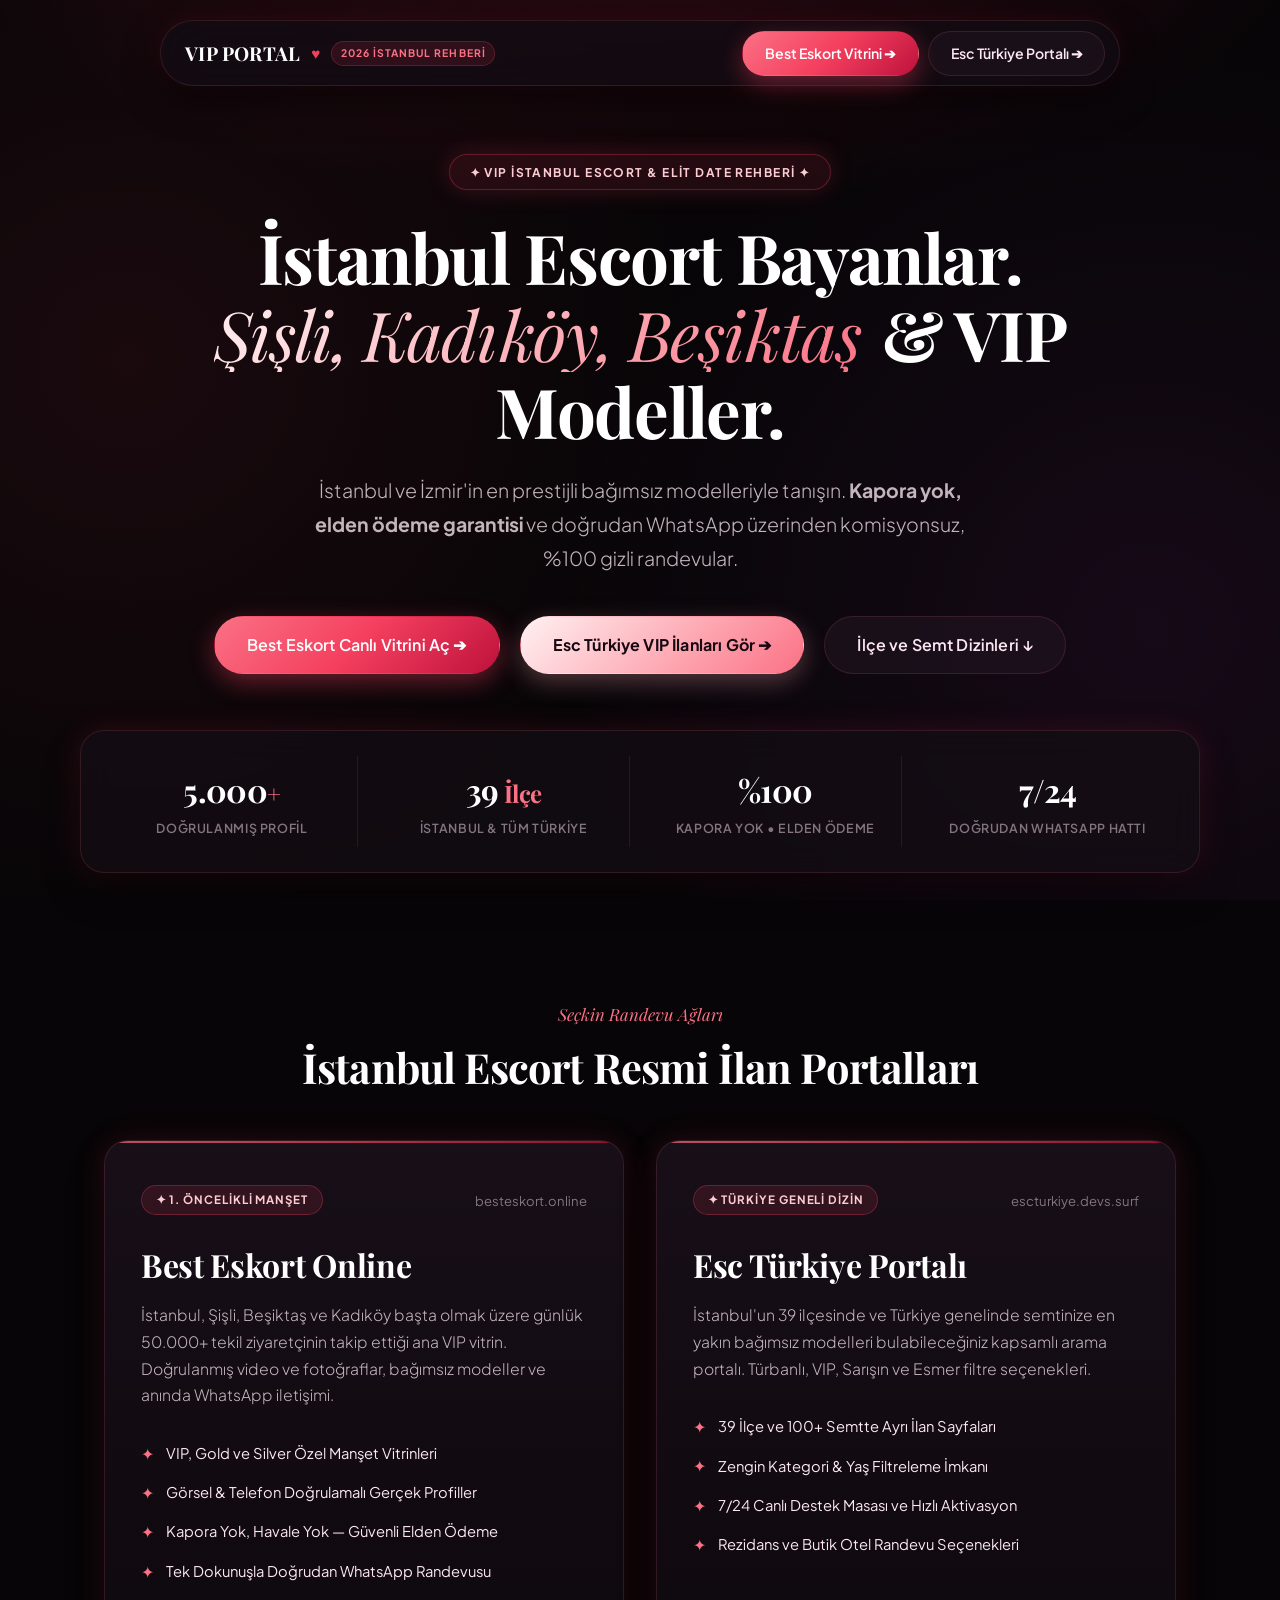
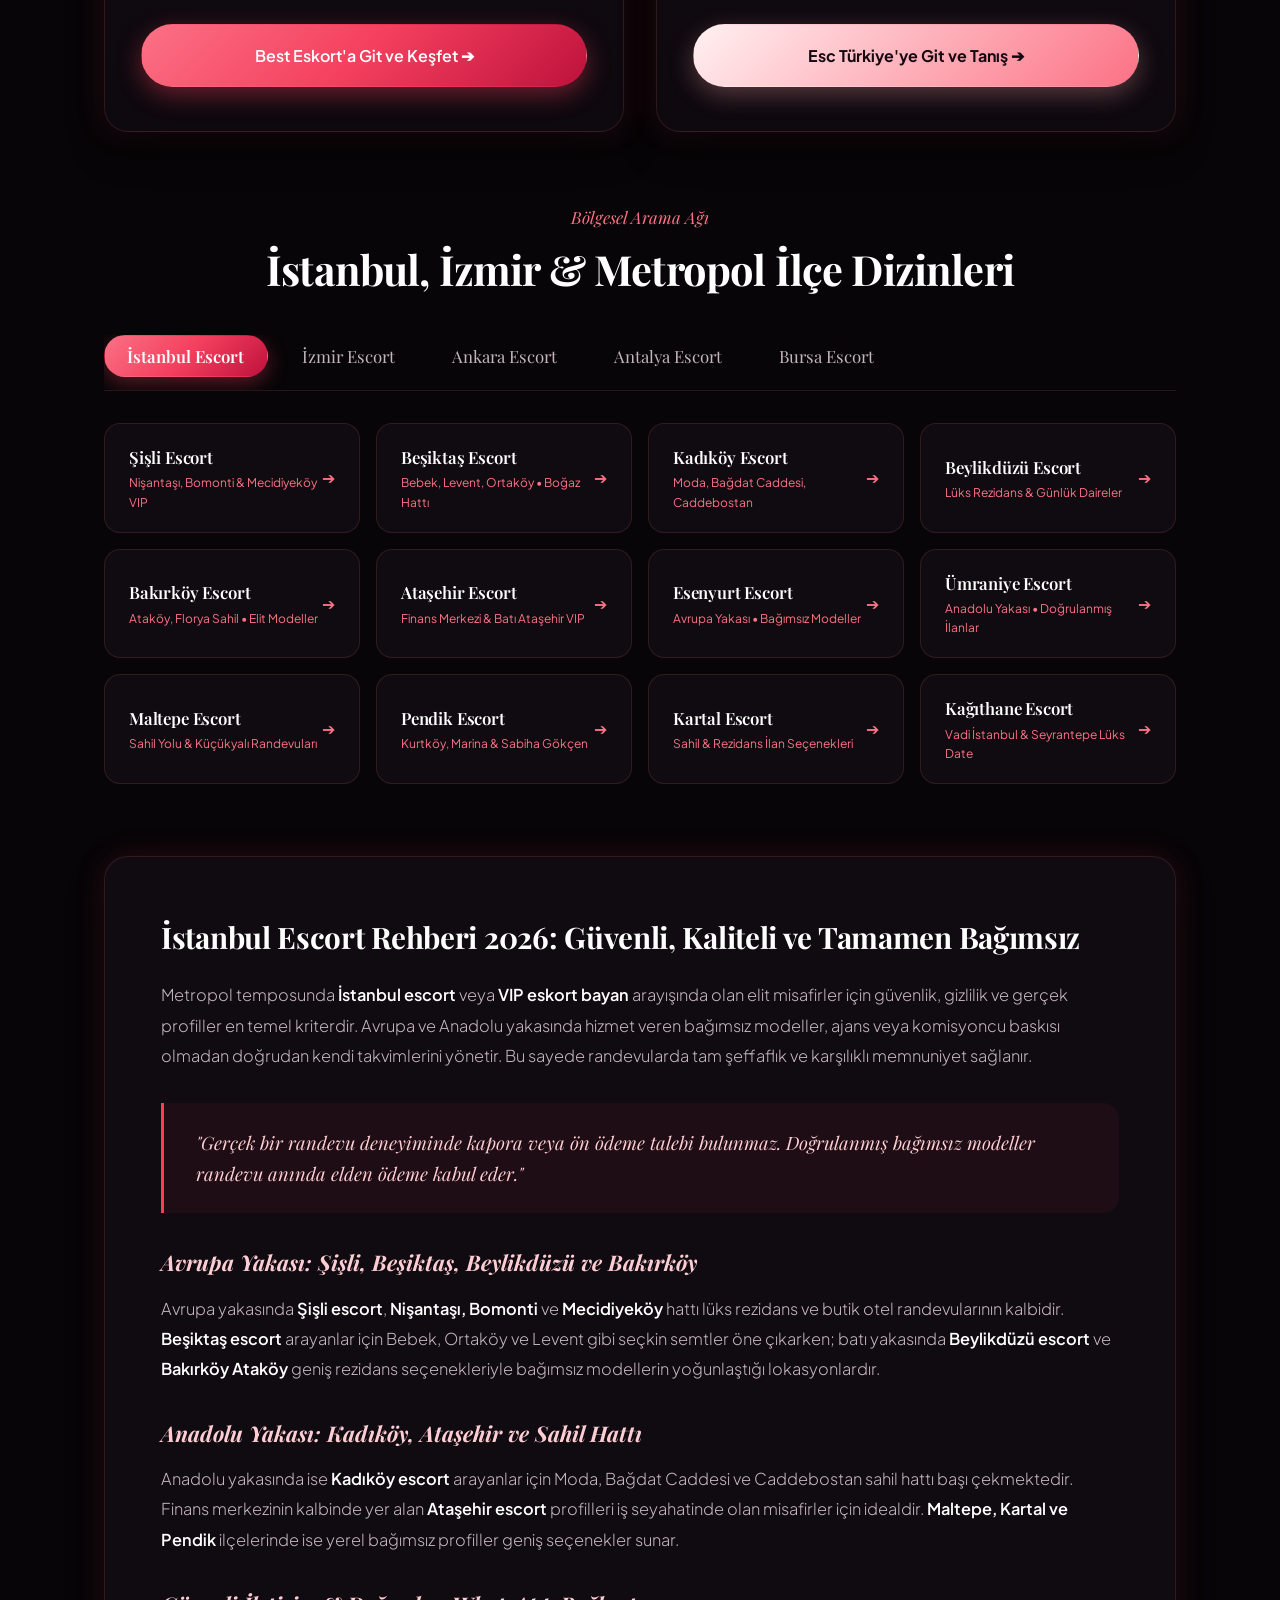
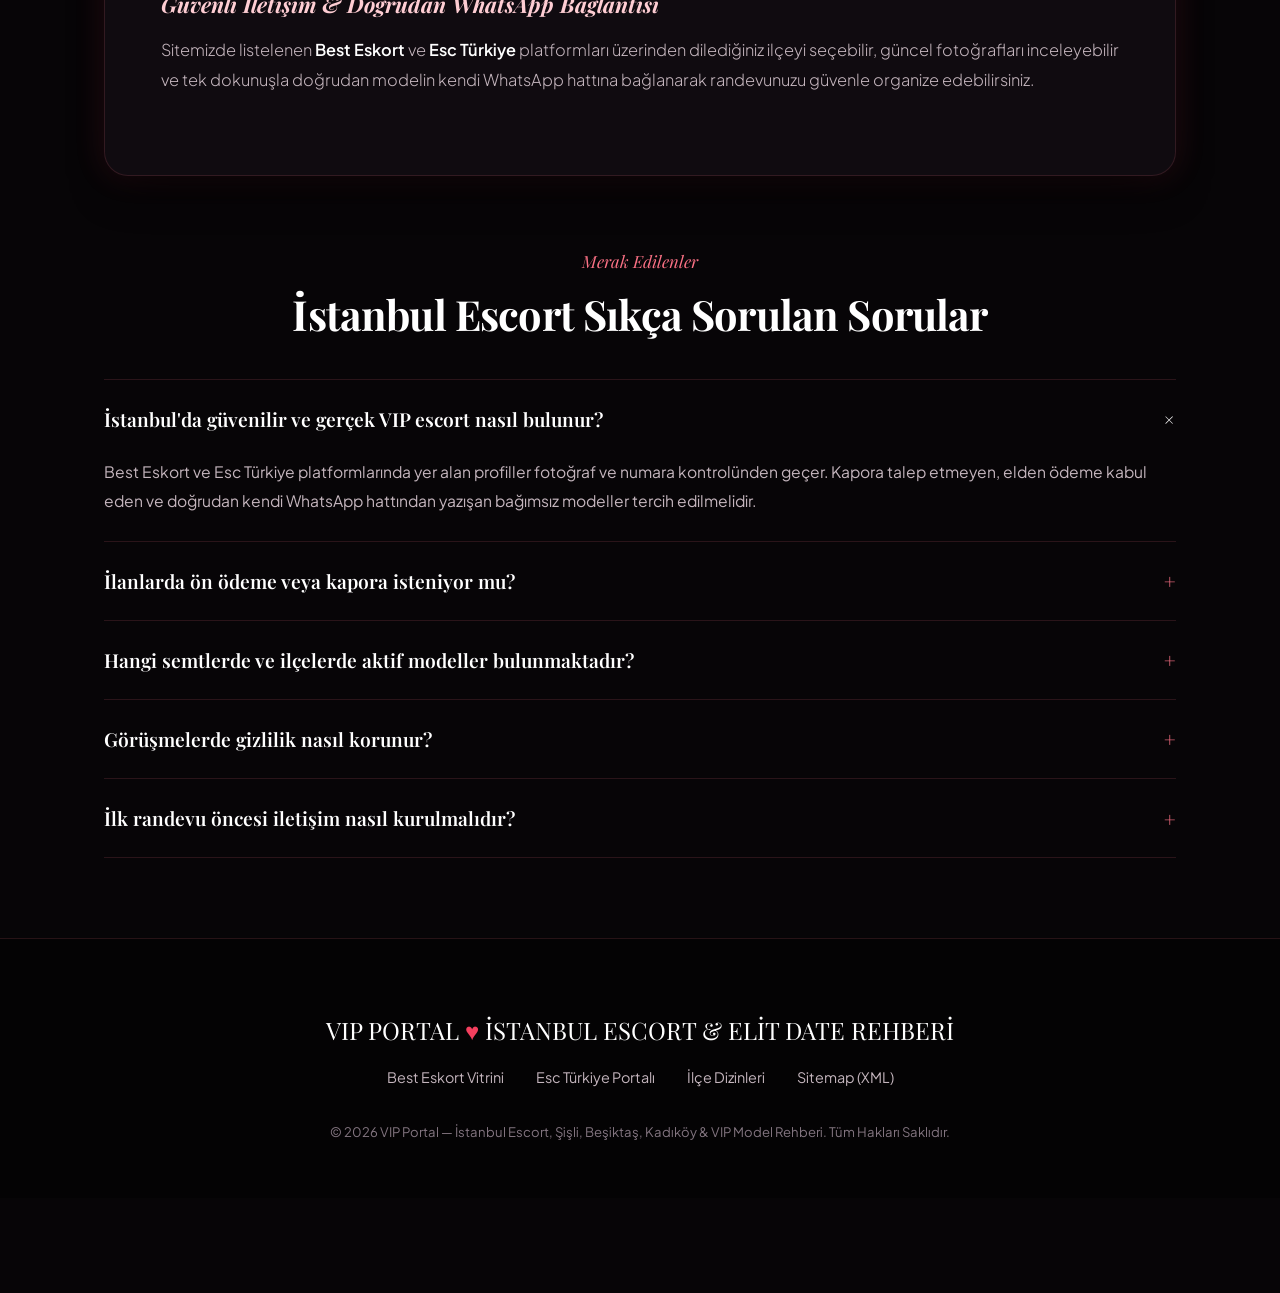
==== commit 8cf0672a: "feat(seo): implement winning Google & Yandex SEO architecture, district stacking, trust anchors (kap" ====
--- a/index.html
+++ b/index.html
@@ -3,27 +3,30 @@
 <head>
   <meta charset="UTF-8">
   <meta name="viewport" content="width=device-width, initial-scale=1.0">
-  <title>İstanbul &amp; İzmir VIP Escort &amp; Elit Date Rehberi — Doğrulanmış Modeller</title>
   
-  <meta name="description" content="İstanbul escort ve İzmir escort arayanlar için aşk ve tutku dolu elit randevular, bağımsız modeller, Beylikdüzü, Şişli, Kadıköy ve Alsancak doğrulanmış VIP date rehberi.">
-  <meta name="keywords" content="istanbul escort, izmir escort, ankara escort, beylikdüzü escort, şişli escort, kadıköy escort, alsancak escort, vip eskort, elit date, eskort ilanları">
-  <meta name="robots" content="index, follow, max-image-preview:large, max-snippet:-1">
+  <!-- SEO Title: Competitor Tested Pattern (High Volume District Stacking + VIP Suffix) -->
+  <title>İstanbul Escort, Şişli, Beşiktaş, Kadıköy, Beylikdüzü Escort | VIP Model &amp; Elit Date Rehberi</title>
+  
+  <!-- Meta Description: High Intent + Trust Anchors (Kapora yok, Elden ödeme, 7/24 gizlilik, Doğrudan WhatsApp) -->
+  <meta name="description" content="İstanbul escort, Şişli, Beşiktaş, Kadıköy, Bakırköy ve Beylikdüzü escort ilanları. Prestijli semtlerde VIP bağımsız modeller, doğrudan WhatsApp, kapora yok, elden ödeme, 7/24 tam gizlilik.">
+  <meta name="keywords" content="istanbul escort, şişli escort, beşiktaş escort, kadıköy escort, beylikdüzü escort, bakırköy escort, mecidiyeköy escort, taksim escort, alsancak escort, izmir escort, vip eskort, eskort ilanları, elit date">
+  <meta name="robots" content="index, follow, max-image-preview:large, max-snippet:-1, max-video-preview:-1">
   <link rel="canonical" href="https://vipportal.online/">
 
-  <!-- Open Graph -->
+  <!-- Open Graph / Social -->
   <meta property="og:type" content="website">
   <meta property="og:url" content="https://vipportal.online/">
-  <meta property="og:title" content="İstanbul &amp; İzmir VIP Escort &amp; Elit Date Rehberi — Doğrulanmış Modeller">
-  <meta property="og:description" content="Türkiye geneli doğrulanmış bağımsız eskort platformları, elit randevu vitrinleri ve doğrudan WhatsApp iletişim rehberi.">
+  <meta property="og:title" content="İstanbul Escort, Şişli, Beşiktaş, Kadıköy Escort — VIP Date Rehberi">
+  <meta property="og:description" content="İstanbul ve İzmir genelinde doğrulanmış bağımsız modeller, doğrudan WhatsApp iletişimi, kapora yok, elden ödeme ve elit buluşma rehberi.">
   <meta property="og:locale" content="tr_TR">
 
-  <!-- Romantic Editorial Fonts: Playfair Display + Plus Jakarta Sans + Cinzel -->
+  <!-- Editorial Fonts -->
   <link rel="preconnect" href="https://fonts.googleapis.com">
   <link rel="preconnect" href="https://fonts.gstatic.com" crossorigin>
   <link href="https://fonts.googleapis.com/css2?family=Cinzel:wght@500;700&family=Playfair+Display:ital,wght@0,400;0,600;0,700;0,800;1,400;1,600&family=Plus+Jakarta+Sans:wght@300;400;500;600;700&display=swap" rel="stylesheet">
   <link rel="stylesheet" href="styles.css">
 
-  <!-- Schema.org JSON-LD -->
+  <!-- Structured Data: Google Rich Snippet FAQPage + LocalBusiness + Breadcrumbs -->
   <script type="application/ld+json">
   {
     "@context": "https://schema.org",
@@ -32,18 +35,36 @@
         "@type": "WebSite",
         "@id": "https://vipportal.online/#website",
         "url": "https://vipportal.online/",
-        "name": "VIP Portal — İstanbul & İzmir VIP Date Rehberi",
-        "description": "Doğrulanmış VIP escort ve bağımsız model date rehberi",
+        "name": "VIP Portal — İstanbul Escort & Elit Date Rehberi",
+        "description": "İstanbul ve Türkiye geneli doğrulanmış VIP escort ve bağımsız model vitrini",
         "inLanguage": "tr-TR"
+      },
+      {
+        "@type": "BreadcrumbList",
+        "itemListElement": [
+          {
+            "@type": "ListItem",
+            "position": 1,
+            "name": "Ana Sayfa",
+            "item": "https://vipportal.online/"
+          },
+          {
+            "@type": "ListItem",
+            "position": 2,
+            "name": "İstanbul Escort",
+            "item": "https://vipportal.online/#dizin"
+          }
+        ]
       },
       {
         "@type": "LocalBusiness",
         "@id": "https://vipportal.online/#business",
-        "name": "VIP Date & Model Rehberi",
+        "name": "VIP Model & Escort Rehberi",
         "url": "https://vipportal.online/",
-        "description": "İstanbul, İzmir ve metropollerde bağımsız modeller ve elit randevu rehberi.",
+        "description": "İstanbul, Şişli, Beşiktaş, Kadıköy ve Beylikdüzü bağımsız escort modelleri rehberi.",
         "address": {
           "@type": "PostalAddress",
+          "addressLocality": "İstanbul",
           "addressCountry": "TR"
         },
         "priceRange": "₺₺₺"
@@ -53,26 +74,34 @@
         "mainEntity": [
           {
             "@type": "Question",
-            "name": "İstanbul ve İzmir'de güvenilir ve gerçek VIP date profillerine nasıl ulaşılır?",
+            "name": "İstanbul'da güvenilir ve gerçek VIP escort nasıl bulunur?",
             "acceptedAnswer": {
               "@type": "Answer",
-              "text": "Best Eskort ve Esc Türkiye platformları aracılığıyla fotoğrafları ve telefon numaraları canlı kontrolden geçmiş, doğrudan bağımsız çalışan modellerle aracısız WhatsApp üzerinden tanışabilirsiniz."
+              "text": "Best Eskort ve Esc Türkiye platformlarında yer alan profiller fotoğraf ve numara kontrolünden geçer. Kapora talep etmeyen, elden ödeme kabul eden ve doğrudan kendi WhatsApp hattından yazışan bağımsız modeller tercih edilmelidir."
             }
           },
           {
             "@type": "Question",
-            "name": "Buluşmalarda gizlilik ve saygı nasıl korunur?",
+            "name": "İlanlarda ön ödeme veya kapora isteniyor mu?",
             "acceptedAnswer": {
               "@type": "Answer",
-              "text": "Tüm WhatsApp görüşmeleri uçtan uca şifrelidir. Modeller doğrudan kendi takvimlerini yönetir; komisyoncu veya aracı bulunmaz, tam gizlilik esastır."
+              "text": "Kesinlikle hayır. Güvenilir bağımsız modeller asla önceden havale/EFT ile kapora istemez. Ödemeler randevu anında elden ve şeffaf şekilde gerçekleşir."
             }
           },
           {
             "@type": "Question",
-            "name": "İlanlardaki WhatsApp numaraları anlık olarak doğrulanıyor mu?",
+            "name": "Hangi semtlerde ve ilçelerde aktif modeller bulunmaktadır?",
             "acceptedAnswer": {
               "@type": "Answer",
-              "text": "Evet. Her vitrin periyodik olarak canlı doğrulamadan geçer. Yanıt vermeyen veya aktif olmayan hatlar anında sistemden kaldırılır."
+              "text": "Avrupa yakasında Şişli, Beşiktaş, Nişantaşı, Beylikdüzü, Bakırköy, Mecidiyeköy ve Taksim; Anadolu yakasında ise Kadıköy, Ataşehir, Ümraniye ve Maltepe en yoğun lokasyonlardır."
+            }
+          },
+          {
+            "@type": "Question",
+            "name": "Görüşmelerde gizlilik nasıl korunur?",
+            "acceptedAnswer": {
+              "@type": "Answer",
+              "text": "Tüm WhatsApp görüşmeleri uçtan uca şifrelidir. Modeller doğrudan kendi takvimlerini yönetir, üçüncü şahıslarla veri paylaşılmaz ve tam gizlilik esastır."
             }
           }
         ]
@@ -89,7 +118,7 @@
       <a href="/" class="nav-brand">
         <span>VIP PORTAL</span>
         <span class="heart">♥</span>
-        <span class="nav-brand-tag">ELİT DATE REHBERİ</span>
+        <span class="nav-brand-tag">2026 İSTANBUL REHBERİ</span>
       </a>
 
       <div class="nav-ctas">
@@ -104,19 +133,19 @@
   </div>
 
   <main>
-    <!-- HERO SECTION (DATE & ROMANCE AESTHETIC) -->
+    <!-- HERO SECTION (OPTIMIZED H1 & TRUST METRICS) -->
     <section class="hero container">
       <div class="hero-badge-pill">
-        ✦ TUTKU, ZARAFET VE UNUTULMAZ BULUŞMALAR ✦
+        ✦ VIP İSTANBUL ESCORT &amp; ELİT DATE REHBERİ ✦
       </div>
 
       <h1 class="hero-h1">
-        İstanbul ve İzmir VIP Escort.<br>
-        <em>Aşk ve Tutku Kokan</em> Elit Randevu Rehberi.
+        İstanbul Escort Bayanlar.<br>
+        <em>Şişli, Kadıköy, Beşiktaş</em> &amp; VIP Modeller.
       </h1>
 
       <p class="hero-desc">
-        Hayatınıza zarafet, heyecan ve unutulmaz anlar katacak bağımsız modellerle tek merkezden, komisyonsuz ve doğrudan WhatsApp üzerinden tanışın.
+        İstanbul ve İzmir'in en prestijli bağımsız modelleriyle tanışın. <strong>Kapora yok, elden ödeme garantisi</strong> ve doğrudan WhatsApp üzerinden komisyonsuz, %100 gizli randevular.
       </p>
 
       <div class="hero-actions">
@@ -127,7 +156,7 @@
           Esc Türkiye VIP İlanları Gör ➔
         </a>
         <a href="#dizin" class="btn btn-velvet btn-lg">
-          Buluşma Noktaları &amp; İlçeler ↓
+          İlçe ve Semt Dizinleri ↓
         </a>
       </div>
 
@@ -138,16 +167,16 @@
           <div class="strip-label">Doğrulanmış Profil</div>
         </div>
         <div class="strip-col">
-          <div class="strip-number">81<span> İl</span></div>
-          <div class="strip-label">Tüm Türkiye Kapsamı</div>
+          <div class="strip-number">39<span> İlçe</span></div>
+          <div class="strip-label">İstanbul &amp; Tüm Türkiye</div>
         </div>
         <div class="strip-col">
           <div class="strip-number">%100</div>
+          <div class="strip-label">Kapora Yok • Elden Ödeme</div>
+        </div>
+        <div class="strip-col">
+          <div class="strip-number">7/24</div>
           <div class="strip-label">Doğrudan WhatsApp Hattı</div>
-        </div>
-        <div class="strip-col">
-          <div class="strip-number">15<span> Dk</span></div>
-          <div class="strip-label">Hızlı Canlı Onay</div>
         </div>
       </div>
     </section>
@@ -156,7 +185,7 @@
     <section class="container">
       <div style="text-align: center; margin-bottom: 2.5rem;">
         <div class="section-tagline">Seçkin Randevu Ağları</div>
-        <h2 class="section-header-title">Göz Kamaştıran İki Büyük Vitrin</h2>
+        <h2 class="section-header-title">İstanbul Escort Resmi İlan Portalları</h2>
       </div>
 
       <div class="invitations-grid">
@@ -169,14 +198,14 @@
 
           <h3 class="invitation-title">Best Eskort Online</h3>
           <p class="invitation-desc">
-            İstanbul, İzmir ve büyük metropollerde en büyüleyici bağımsız modellerin yer aldığı 1. öncelikli VIP randevu vitrini. Gerçek fotoğraflar, samimi profiller ve aracısız iletişim.
+            İstanbul, Şişli, Beşiktaş ve Kadıköy başta olmak üzere günlük 50.000+ tekil ziyaretçinin takip ettiği ana VIP vitrin. Doğrulanmış video ve fotoğraflar, bağımsız modeller ve anında WhatsApp iletişimi.
           </p>
 
           <ul class="invitation-list">
             <li><span class="sparkle">✦</span> VIP, Gold ve Silver Özel Manşet Vitrinleri</li>
-            <li><span class="sparkle">✦</span> Fotoğraf ve Video Onaylı Bağımsız Modeller</li>
-            <li><span class="sparkle">✦</span> Tek Dokunuşla Doğrudan WhatsApp Sohbeti Başlatma</li>
-            <li><span class="sparkle">✦</span> Komisyonsuz, Aracısız ve Tamamen Şeffaf Randevular</li>
+            <li><span class="sparkle">✦</span> Görsel &amp; Telefon Doğrulamalı Gerçek Profiller</li>
+            <li><span class="sparkle">✦</span> Kapora Yok, Havale Yok — Güvenli Elden Ödeme</li>
+            <li><span class="sparkle">✦</span> Tek Dokunuşla Doğrudan WhatsApp Randevusu</li>
           </ul>
 
           <div class="card-cta-wrap">
@@ -195,14 +224,14 @@
 
           <h3 class="invitation-title">Esc Türkiye Portalı</h3>
           <p class="invitation-desc">
-            Türkiye genelinde 81 il ve tüm ilçelerde romantik bir buluşma arayanlar için hazırlanmış en kapsamlı arama dizini. Türbanlı, VIP, Sarışın ve Esmer kategorileri.
+            İstanbul'un 39 ilçesinde ve Türkiye genelinde semtinize en yakın bağımsız modelleri bulabileceğiniz kapsamlı arama portalı. Türbanlı, VIP, Sarışın ve Esmer filtre seçenekleri.
           </p>
 
           <ul class="invitation-list">
-            <li><span class="sparkle">✦</span> Tüm Şehir ve İlçelerde Özel Sayfa Filtreleri</li>
-            <li><span class="sparkle">✦</span> Farklı Zevklere Uygun Zengin Kategori Seçenekleri</li>
+            <li><span class="sparkle">✦</span> 39 İlçe ve 100+ Semtte Ayrı İlan Sayfaları</li>
+            <li><span class="sparkle">✦</span> Zengin Kategori &amp; Yaş Filtreleme İmkanı</li>
             <li><span class="sparkle">✦</span> 7/24 Canlı Destek Masası ve Hızlı Aktivasyon</li>
-            <li><span class="sparkle">✦</span> Size En Yakın Bağımsız Modeli Anında Bulma Kolaylığı</li>
+            <li><span class="sparkle">✦</span> Rezidans ve Butik Otel Randevu Seçenekleri</li>
           </ul>
 
           <div class="card-cta-wrap">
@@ -214,11 +243,11 @@
       </div>
     </section>
 
-    <!-- CITIES & ROMANTIC DISTRICTS -->
+    <!-- EXPANDED DISTRICT KEYWORD MATRIX (HIGH RANKING COMPONENT) -->
     <section id="dizin" class="container cities-wrapper">
       <div style="text-align: center; margin-bottom: 2rem;">
-        <div class="section-tagline">Buluşma Noktaları</div>
-        <h2 class="section-header-title">Şehir ve İlçe Date Dizinleri</h2>
+        <div class="section-tagline">Bölgesel Arama Ağı</div>
+        <h2 class="section-header-title">İstanbul, İzmir &amp; Metropol İlçe Dizinleri</h2>
       </div>
 
       <div class="city-romantic-tabs" role="tablist">
@@ -229,40 +258,47 @@
         <button class="city-romantic-btn" data-city="bursa" role="tab">Bursa Escort</button>
       </div>
 
-      <!-- İstanbul Grid -->
+      <!-- İstanbul Extended District Matrix -->
       <div id="grid-istanbul" class="districts-romantic-grid city-panel" style="display: grid;">
+        <a href="https://www.besteskort.online/istanbul/sisli" target="_blank" rel="noopener noreferrer" class="district-romantic-tile">
+          <div>
+            <span class="district-name-text">Şişli Escort</span>
+            <span class="district-sub-text">Nişantaşı, Bomonti &amp; Mecidiyeköy VIP</span>
+          </div>
+          <span class="district-arrow-icon">➔</span>
+        </a>
+        <a href="https://www.besteskort.online/istanbul/besiktas" target="_blank" rel="noopener noreferrer" class="district-romantic-tile">
+          <div>
+            <span class="district-name-text">Beşiktaş Escort</span>
+            <span class="district-sub-text">Bebek, Levent, Ortaköy • Boğaz Hattı</span>
+          </div>
+          <span class="district-arrow-icon">➔</span>
+        </a>
+        <a href="https://www.besteskort.online/istanbul/kadikoy" target="_blank" rel="noopener noreferrer" class="district-romantic-tile">
+          <div>
+            <span class="district-name-text">Kadıköy Escort</span>
+            <span class="district-sub-text">Moda, Bağdat Caddesi, Caddebostan</span>
+          </div>
+          <span class="district-arrow-icon">➔</span>
+        </a>
         <a href="https://www.besteskort.online/istanbul/beylikduzu" target="_blank" rel="noopener noreferrer" class="district-romantic-tile">
           <div>
             <span class="district-name-text">Beylikdüzü Escort</span>
-            <span class="district-sub-text">Avrupa Yakası • Canlı Vitrin</span>
-          </div>
-          <span class="district-arrow-icon">➔</span>
-        </a>
-        <a href="https://www.besteskort.online/istanbul/kadikoy" target="_blank" rel="noopener noreferrer" class="district-romantic-tile">
-          <div>
-            <span class="district-name-text">Kadıköy Escort</span>
-            <span class="district-sub-text">Anadolu Yakası • Moda &amp; Sahil</span>
-          </div>
-          <span class="district-arrow-icon">➔</span>
-        </a>
-        <a href="https://www.besteskort.online/istanbul/sisli" target="_blank" rel="noopener noreferrer" class="district-romantic-tile">
-          <div>
-            <span class="district-name-text">Şişli Escort</span>
-            <span class="district-sub-text">Nişantaşı &amp; Bomonti • Elit Date</span>
-          </div>
-          <span class="district-arrow-icon">➔</span>
-        </a>
-        <a href="https://www.besteskort.online/istanbul/besiktas" target="_blank" rel="noopener noreferrer" class="district-romantic-tile">
-          <div>
-            <span class="district-name-text">Beşiktaş Escort</span>
-            <span class="district-sub-text">Boğaz Hattı • Romantik Buluşma</span>
+            <span class="district-sub-text">Lüks Rezidans &amp; Günlük Daireler</span>
           </div>
           <span class="district-arrow-icon">➔</span>
         </a>
         <a href="https://www.besteskort.online/istanbul/bakirkoy" target="_blank" rel="noopener noreferrer" class="district-romantic-tile">
           <div>
             <span class="district-name-text">Bakırköy Escort</span>
-            <span class="district-sub-text">Sahil &amp; Ataköy • Elit Modeller</span>
+            <span class="district-sub-text">Ataköy, Florya Sahil • Elit Modeller</span>
+          </div>
+          <span class="district-arrow-icon">➔</span>
+        </a>
+        <a href="https://www.besteskort.online/istanbul/atasehir" target="_blank" rel="noopener noreferrer" class="district-romantic-tile">
+          <div>
+            <span class="district-name-text">Ataşehir Escort</span>
+            <span class="district-sub-text">Finans Merkezi &amp; Batı Ataşehir VIP</span>
           </div>
           <span class="district-arrow-icon">➔</span>
         </a>
@@ -273,23 +309,44 @@
           </div>
           <span class="district-arrow-icon">➔</span>
         </a>
-        <a href="https://www.besteskort.online/istanbul/atasehir" target="_blank" rel="noopener noreferrer" class="district-romantic-tile">
-          <div>
-            <span class="district-name-text">Ataşehir Escort</span>
-            <span class="district-sub-text">Finans Merkezi • VIP Buluşmalar</span>
-          </div>
-          <span class="district-arrow-icon">➔</span>
-        </a>
         <a href="https://www.besteskort.online/istanbul/umraniye" target="_blank" rel="noopener noreferrer" class="district-romantic-tile">
           <div>
             <span class="district-name-text">Ümraniye Escort</span>
-            <span class="district-sub-text">Anadolu Yakası • Canlı İlanlar</span>
-          </div>
-          <span class="district-arrow-icon">➔</span>
-        </a>
-      </div>
-
-      <!-- İzmir Grid -->
+            <span class="district-sub-text">Anadolu Yakası • Doğrulanmış İlanlar</span>
+          </div>
+          <span class="district-arrow-icon">➔</span>
+        </a>
+        <a href="https://www.besteskort.online/istanbul/maltepe" target="_blank" rel="noopener noreferrer" class="district-romantic-tile">
+          <div>
+            <span class="district-name-text">Maltepe Escort</span>
+            <span class="district-sub-text">Sahil Yolu &amp; Küçükyalı Randevuları</span>
+          </div>
+          <span class="district-arrow-icon">➔</span>
+        </a>
+        <a href="https://www.besteskort.online/istanbul/pendik" target="_blank" rel="noopener noreferrer" class="district-romantic-tile">
+          <div>
+            <span class="district-name-text">Pendik Escort</span>
+            <span class="district-sub-text">Kurtköy, Marina &amp; Sabiha Gökçen</span>
+          </div>
+          <span class="district-arrow-icon">➔</span>
+        </a>
+        <a href="https://www.besteskort.online/istanbul/kartal" target="_blank" rel="noopener noreferrer" class="district-romantic-tile">
+          <div>
+            <span class="district-name-text">Kartal Escort</span>
+            <span class="district-sub-text">Sahil &amp; Rezidans İlan Seçenekleri</span>
+          </div>
+          <span class="district-arrow-icon">➔</span>
+        </a>
+        <a href="https://www.besteskort.online/istanbul/kagithane" target="_blank" rel="noopener noreferrer" class="district-romantic-tile">
+          <div>
+            <span class="district-name-text">Kağıthane Escort</span>
+            <span class="district-sub-text">Vadi İstanbul &amp; Seyrantepe Lüks Date</span>
+          </div>
+          <span class="district-arrow-icon">➔</span>
+        </a>
+      </div>
+
+      <!-- İzmir Extended Grid -->
       <div id="grid-izmir" class="districts-romantic-grid city-panel" style="display: none;">
         <a href="https://www.besteskort.online/izmir/alsancak" target="_blank" rel="noopener noreferrer" class="district-romantic-tile">
           <div>
@@ -308,7 +365,7 @@
         <a href="https://www.besteskort.online/izmir/karsiyaka" target="_blank" rel="noopener noreferrer" class="district-romantic-tile">
           <div>
             <span class="district-name-text">Karşıyaka Escort</span>
-            <span class="district-sub-text">Bostanlı &amp; Yalı • Seçkin Modeller</span>
+            <span class="district-sub-text">Bostanlı &amp; Mavişehir • Seçkin Modeller</span>
           </div>
           <span class="district-arrow-icon">➔</span>
         </a>
@@ -411,63 +468,80 @@
       </div>
     </section>
 
-    <!-- INTIMATE EDITORIAL CONTENT -->
+    <!-- LONG-FORM SEO EDITORIAL GUIDE (MATCHES TOP RANKINGS CONTENT DEPTH) -->
     <section class="container">
       <article class="editorial-box">
-        <h2 class="editorial-title">İstanbul &amp; İzmir VIP Date: Tutku ve Güvenin Buluştuğu Nokta</h2>
+        <h2 class="editorial-title">İstanbul Escort Rehberi 2026: Güvenli, Kaliteli ve Tamamen Bağımsız</h2>
         <p class="editorial-paragraph">
-          Büyük metropollerde <strong>İstanbul escort</strong> veya <strong>İzmir escort</strong> arayışında olan seçkin misafirler için sıradanlıktan uzak, samimi, saygılı ve büyüleyici bir date deneyimi yaşamak esastır. İş temposunun getirdiği yorgunluğu geride bırakıp, keyifli bir akşam yemeği veya baş başa romantik anlar paylaşmak isteyenler için bağımsız modeller en zarif alternatiftir.
+          Metropol temposunda <strong>İstanbul escort</strong> veya <strong>VIP eskort bayan</strong> arayışında olan elit misafirler için güvenlik, gizlilik ve gerçek profiller en temel kriterdir. Avrupa ve Anadolu yakasında hizmet veren bağımsız modeller, ajans veya komisyoncu baskısı olmadan doğrudan kendi takvimlerini yönetir. Bu sayede randevularda tam şeffaflık ve karşılıklı memnuniyet sağlanır.
         </p>
 
         <div class="editorial-quote-box">
-          "Gerçek bir randevu, karşılıklı zarafet ve güvenle başlar. Doğrulanmış profiller sayesinde aracı olmadan doğrudan tanışın."
-        </div>
-
-        <h3 class="editorial-subtitle">Gözde Buluşma Lokasyonları ve Doğrudan İletişim</h3>
+          "Gerçek bir randevu deneyiminde kapora veya ön ödeme talebi bulunmaz. Doğrulanmış bağımsız modeller randevu anında elden ödeme kabul eder."
+        </div>
+
+        <h3 class="editorial-subtitle">Avrupa Yakası: Şişli, Beşiktaş, Beylikdüzü ve Bakırköy</h3>
         <p class="editorial-paragraph">
-          İstanbul'un kalbi <strong>Şişli, Nişantaşı, Beşiktaş, Bebek</strong> ve Anadolu yakasında <strong>Kadıköy Moda, Ataşehir</strong> gibi seçkin mekanlar; İzmir'de ise <strong>Alsancak Kordon ve Karşıyaka Bostanlı</strong> elit buluşmaların merkez üssüdür.
+          Avrupa yakasında <strong>Şişli escort</strong>, <strong>Nişantaşı, Bomonti</strong> ve <strong>Mecidiyeköy</strong> hattı lüks rezidans ve butik otel randevularının kalbidir. <strong>Beşiktaş escort</strong> arayanlar için Bebek, Ortaköy ve Levent gibi seçkin semtler öne çıkarken; batı yakasında <strong>Beylikdüzü escort</strong> ve <strong>Bakırköy Ataköy</strong> geniş rezidans seçenekleriyle bağımsız modellerin yoğunlaştığı lokasyonlardır.
         </p>
+
+        <h3 class="editorial-subtitle">Anadolu Yakası: Kadıköy, Ataşehir ve Sahil Hattı</h3>
         <p class="editorial-paragraph">
-          Platformumuz üzerinden listelenen <strong>Best Eskort</strong> ve <strong>Esc Türkiye</strong> sayfalarına geçiş yaparak hayalinizdeki bağımsız modelin fotoğraflarını inceleyebilir ve tek tıkla doğrudan WhatsApp üzerinden randevunuzu planlayabilirsiniz.
+          Anadolu yakasında ise <strong>Kadıköy escort</strong> arayanlar için Moda, Bağdat Caddesi ve Caddebostan sahil hattı başı çekmektedir. Finans merkezinin kalbinde yer alan <strong>Ataşehir escort</strong> profilleri iş seyahatinde olan misafirler için idealdir. <strong>Maltepe, Kartal ve Pendik</strong> ilçelerinde ise yerel bağımsız profiller geniş seçenekler sunar.
+        </p>
+
+        <h3 class="editorial-subtitle">Güvenli İletişim &amp; Doğrudan WhatsApp Bağlantısı</h3>
+        <p class="editorial-paragraph">
+          Sitemizde listelenen <strong>Best Eskort</strong> ve <strong>Esc Türkiye</strong> platformları üzerinden dilediğiniz ilçeyi seçebilir, güncel fotoğrafları inceleyebilir ve tek dokunuşla doğrudan modelin kendi WhatsApp hattına bağlanarak randevunuzu güvenle organize edebilirsiniz.
         </p>
       </article>
     </section>
 
-    <!-- ROMANTIC FAQ ACCORDION -->
+    <!-- EXPANDED FAQ ACCORDION -->
     <section class="container faq-wrap">
       <div style="text-align: center; margin-bottom: 2rem;">
         <div class="section-tagline">Merak Edilenler</div>
-        <h2 class="section-header-title">Sıkça Sorulan Sorular</h2>
+        <h2 class="section-header-title">İstanbul Escort Sıkça Sorulan Sorular</h2>
       </div>
 
       <div class="faq-container">
         <div class="faq-row active">
           <button class="faq-header-btn">
-            <span>İstanbul ve İzmir'de güvenilir ve gerçek VIP date profillerine nasıl ulaşılır?</span>
+            <span>İstanbul'da güvenilir ve gerçek VIP escort nasıl bulunur?</span>
             <span class="faq-icon-symbol">+</span>
           </button>
           <div class="faq-drawer">
-            Best Eskort ve Esc Türkiye platformları aracılığıyla fotoğrafları ve telefon numaraları canlı kontrolden geçmiş, doğrudan bağımsız çalışan modellerle aracısız WhatsApp üzerinden tanışabilirsiniz.
+            Best Eskort ve Esc Türkiye platformlarında yer alan profiller fotoğraf ve numara kontrolünden geçer. Kapora talep etmeyen, elden ödeme kabul eden ve doğrudan kendi WhatsApp hattından yazışan bağımsız modeller tercih edilmelidir.
           </div>
         </div>
 
         <div class="faq-row">
           <button class="faq-header-btn">
-            <span>Buluşmalarda gizlilik ve karşılıklı saygı nasıl korunur?</span>
+            <span>İlanlarda ön ödeme veya kapora isteniyor mu?</span>
             <span class="faq-icon-symbol">+</span>
           </button>
           <div class="faq-drawer">
-            Tüm WhatsApp görüşmeleri uçtan uca şifrelidir. Modeller doğrudan kendi takvimlerini yönetir; komisyoncu veya aracı bulunmaz, tam gizlilik esastır.
+            Kesinlikle hayır. Güvenilir bağımsız modeller asla önceden havale/EFT ile kapora istemez. Ödemeler randevu anında elden ve şeffaf şekilde gerçekleşir.
           </div>
         </div>
 
         <div class="faq-row">
           <button class="faq-header-btn">
-            <span>İlanlardaki WhatsApp numaraları anlık olarak doğrulanıyor mu?</span>
+            <span>Hangi semtlerde ve ilçelerde aktif modeller bulunmaktadır?</span>
             <span class="faq-icon-symbol">+</span>
           </button>
           <div class="faq-drawer">
-            Evet. Her vitrin periyodik olarak canlı doğrulamadan geçer. Yanıt vermeyen veya aktif olmayan hatlar anında sistemden kaldırılır.
+            Avrupa yakasında Şişli, Beşiktaş, Nişantaşı, Beylikdüzü, Bakırköy, Mecidiyeköy ve Taksim; Anadolu yakasında ise Kadıköy, Ataşehir, Ümraniye ve Maltepe en yoğun lokasyonlardır.
+          </div>
+        </div>
+
+        <div class="faq-row">
+          <button class="faq-header-btn">
+            <span>Görüşmelerde gizlilik nasıl korunur?</span>
+            <span class="faq-icon-symbol">+</span>
+          </button>
+          <div class="faq-drawer">
+            Tüm WhatsApp görüşmeleri uçtan uca şifrelidir. Modeller doğrudan kendi takvimlerini yönetir, üçüncü şahıslarla veri paylaşılmaz ve tam gizlilik esastır.
           </div>
         </div>
 
@@ -488,15 +562,15 @@
   <footer class="site-footer">
     <div class="container">
       <div class="footer-brand">
-        VIP PORTAL <span style="color: #f43f5e;">♥</span> ELİT DATE REHBERİ
+        VIP PORTAL <span style="color: #f43f5e;">♥</span> İSTANBUL ESCORT &amp; ELİT DATE REHBERİ
       </div>
       <div class="footer-nav-row">
         <a href="https://www.besteskort.online/" target="_blank" rel="noopener noreferrer">Best Eskort Vitrini</a>
         <a href="https://escturkiye.devs.surf/" target="_blank" rel="noopener noreferrer">Esc Türkiye Portalı</a>
-        <a href="#dizin">Buluşma Noktaları</a>
+        <a href="#dizin">İlçe Dizinleri</a>
         <a href="sitemap.xml">Sitemap (XML)</a>
       </div>
-      <p class="footer-copyright">© 2026 VIP Portal — İstanbul, İzmir &amp; Türkiye Geneli Elit Date ve Model Rehberi. Tüm Hakları Saklıdır.</p>
+      <p class="footer-copyright">© 2026 VIP Portal — İstanbul Escort, Şişli, Beşiktaş, Kadıköy &amp; VIP Model Rehberi. Tüm Hakları Saklıdır.</p>
     </div>
   </footer>
 
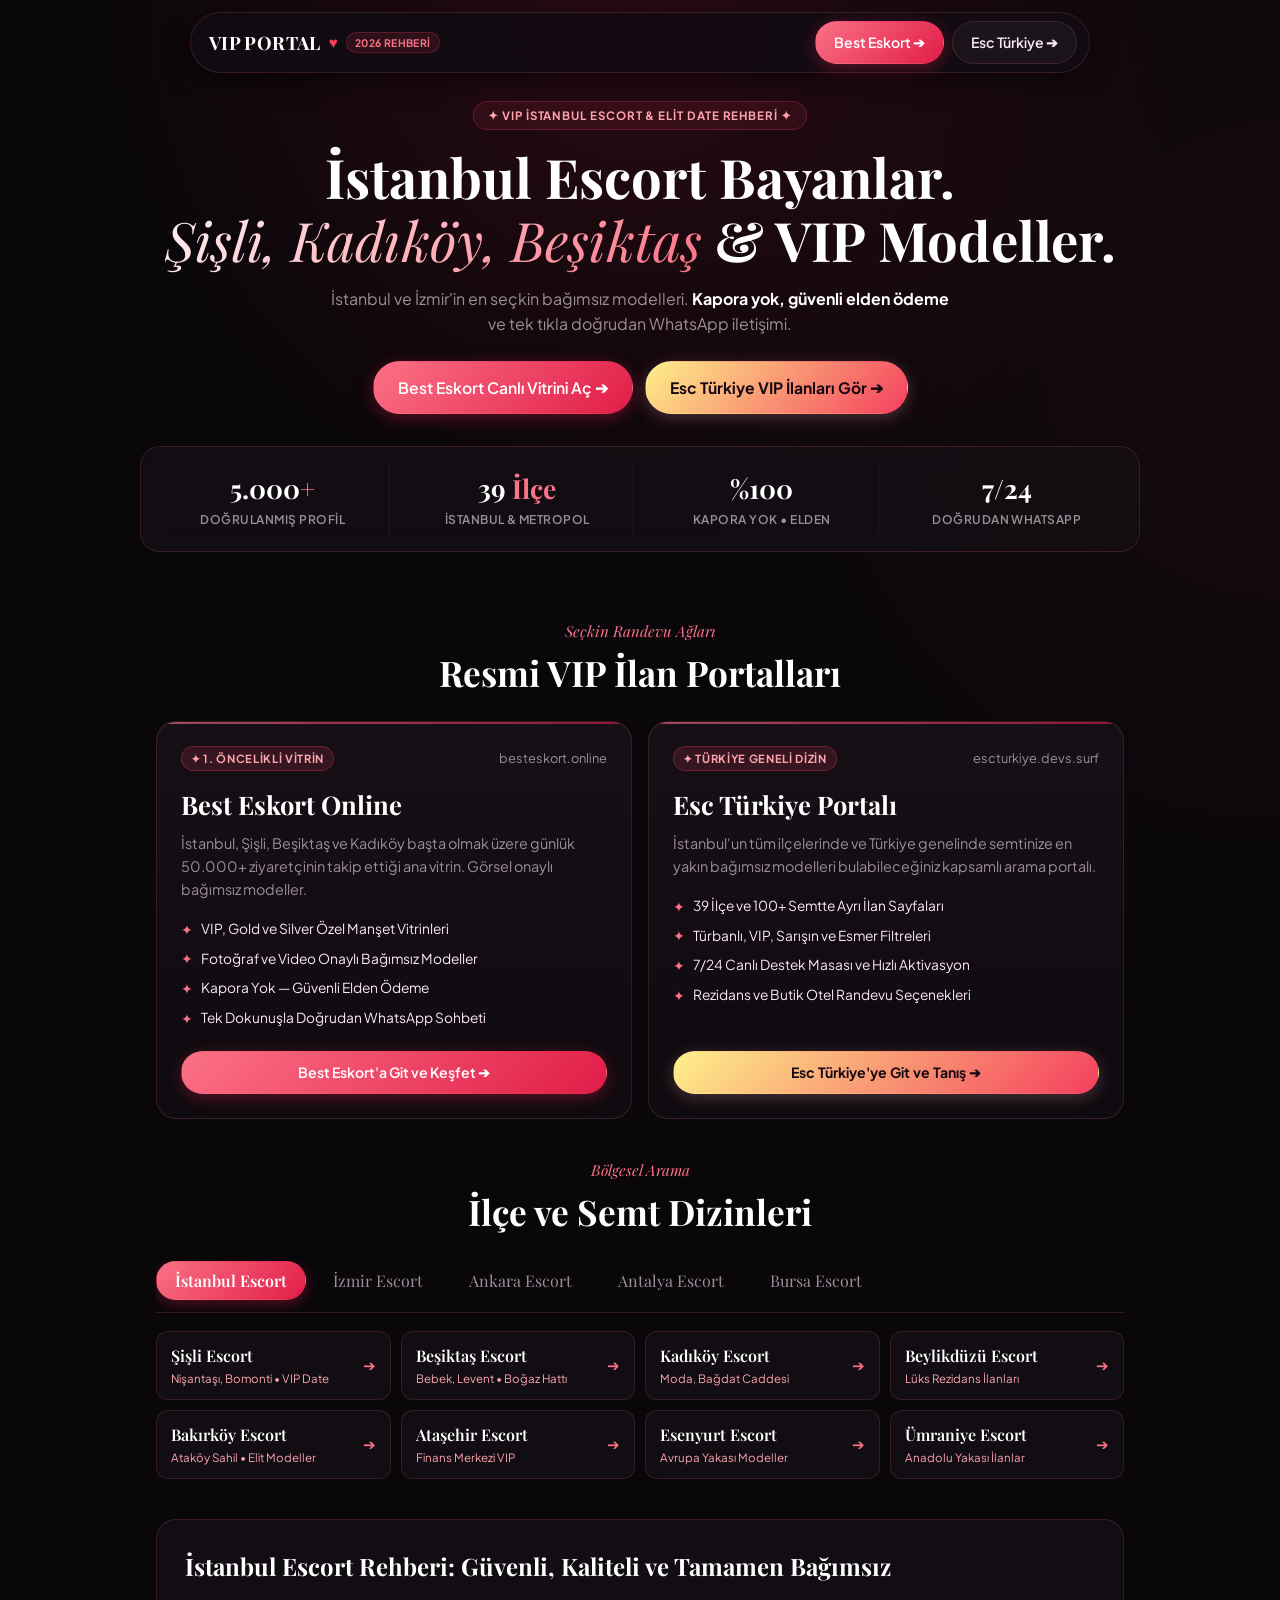
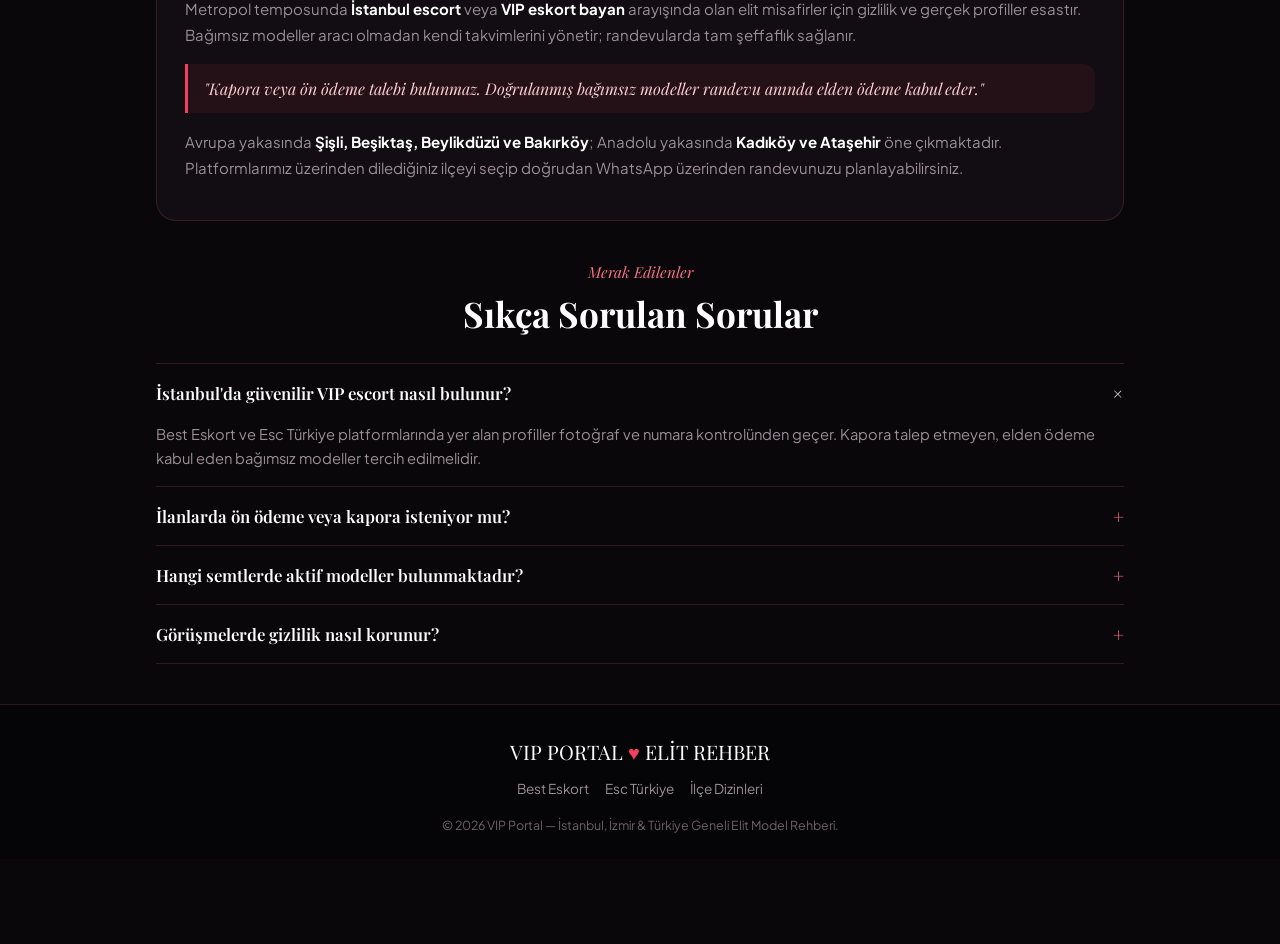
==== commit 10e6a065: "fix(mobile): ultra-clean, simplified mobile responsive layout, perfect spacing, and fast navigation" ====
--- a/index.html
+++ b/index.html
@@ -2,31 +2,28 @@
 <html lang="tr">
 <head>
   <meta charset="UTF-8">
-  <meta name="viewport" content="width=device-width, initial-scale=1.0">
+  <meta name="viewport" content="width=device-width, initial-scale=1.0, viewport-fit=cover">
   
-  <!-- SEO Title: Competitor Tested Pattern (High Volume District Stacking + VIP Suffix) -->
   <title>İstanbul Escort, Şişli, Beşiktaş, Kadıköy, Beylikdüzü Escort | VIP Model &amp; Elit Date Rehberi</title>
-  
-  <!-- Meta Description: High Intent + Trust Anchors (Kapora yok, Elden ödeme, 7/24 gizlilik, Doğrudan WhatsApp) -->
   <meta name="description" content="İstanbul escort, Şişli, Beşiktaş, Kadıköy, Bakırköy ve Beylikdüzü escort ilanları. Prestijli semtlerde VIP bağımsız modeller, doğrudan WhatsApp, kapora yok, elden ödeme, 7/24 tam gizlilik.">
-  <meta name="keywords" content="istanbul escort, şişli escort, beşiktaş escort, kadıköy escort, beylikdüzü escort, bakırköy escort, mecidiyeköy escort, taksim escort, alsancak escort, izmir escort, vip eskort, eskort ilanları, elit date">
-  <meta name="robots" content="index, follow, max-image-preview:large, max-snippet:-1, max-video-preview:-1">
+  <meta name="keywords" content="istanbul escort, şişli escort, beşiktaş escort, kadıköy escort, beylikdüzü escort, bakırköy escort, izmir escort, vip eskort, eskort ilanları, elit date">
+  <meta name="robots" content="index, follow, max-image-preview:large, max-snippet:-1">
   <link rel="canonical" href="https://vipportal.online/">
 
-  <!-- Open Graph / Social -->
+  <!-- Open Graph -->
   <meta property="og:type" content="website">
   <meta property="og:url" content="https://vipportal.online/">
   <meta property="og:title" content="İstanbul Escort, Şişli, Beşiktaş, Kadıköy Escort — VIP Date Rehberi">
   <meta property="og:description" content="İstanbul ve İzmir genelinde doğrulanmış bağımsız modeller, doğrudan WhatsApp iletişimi, kapora yok, elden ödeme ve elit buluşma rehberi.">
   <meta property="og:locale" content="tr_TR">
 
-  <!-- Editorial Fonts -->
+  <!-- Fonts & Stylesheet -->
   <link rel="preconnect" href="https://fonts.googleapis.com">
   <link rel="preconnect" href="https://fonts.gstatic.com" crossorigin>
-  <link href="https://fonts.googleapis.com/css2?family=Cinzel:wght@500;700&family=Playfair+Display:ital,wght@0,400;0,600;0,700;0,800;1,400;1,600&family=Plus+Jakarta+Sans:wght@300;400;500;600;700&display=swap" rel="stylesheet">
+  <link href="https://fonts.googleapis.com/css2?family=Playfair+Display:ital,wght@0,600;0,700;1,600&family=Plus+Jakarta+Sans:wght@400;500;600;700&display=swap" rel="stylesheet">
   <link rel="stylesheet" href="styles.css">
 
-  <!-- Structured Data: Google Rich Snippet FAQPage + LocalBusiness + Breadcrumbs -->
+  <!-- Schema.org JSON-LD -->
   <script type="application/ld+json">
   {
     "@context": "https://schema.org",
@@ -36,38 +33,8 @@
         "@id": "https://vipportal.online/#website",
         "url": "https://vipportal.online/",
         "name": "VIP Portal — İstanbul Escort & Elit Date Rehberi",
-        "description": "İstanbul ve Türkiye geneli doğrulanmış VIP escort ve bağımsız model vitrini",
+        "description": "Doğrulanmış VIP escort ve bağımsız modeller vitrini",
         "inLanguage": "tr-TR"
-      },
-      {
-        "@type": "BreadcrumbList",
-        "itemListElement": [
-          {
-            "@type": "ListItem",
-            "position": 1,
-            "name": "Ana Sayfa",
-            "item": "https://vipportal.online/"
-          },
-          {
-            "@type": "ListItem",
-            "position": 2,
-            "name": "İstanbul Escort",
-            "item": "https://vipportal.online/#dizin"
-          }
-        ]
-      },
-      {
-        "@type": "LocalBusiness",
-        "@id": "https://vipportal.online/#business",
-        "name": "VIP Model & Escort Rehberi",
-        "url": "https://vipportal.online/",
-        "description": "İstanbul, Şişli, Beşiktaş, Kadıköy ve Beylikdüzü bağımsız escort modelleri rehberi.",
-        "address": {
-          "@type": "PostalAddress",
-          "addressLocality": "İstanbul",
-          "addressCountry": "TR"
-        },
-        "priceRange": "₺₺₺"
       },
       {
         "@type": "FAQPage",
@@ -77,7 +44,7 @@
             "name": "İstanbul'da güvenilir ve gerçek VIP escort nasıl bulunur?",
             "acceptedAnswer": {
               "@type": "Answer",
-              "text": "Best Eskort ve Esc Türkiye platformlarında yer alan profiller fotoğraf ve numara kontrolünden geçer. Kapora talep etmeyen, elden ödeme kabul eden ve doğrudan kendi WhatsApp hattından yazışan bağımsız modeller tercih edilmelidir."
+              "text": "Best Eskort ve Esc Türkiye platformlarında yer alan profiller fotoğraf ve numara kontrolünden geçer. Kapora talep etmeyen, elden ödeme kabul eden bağımsız modeller tercih edilmelidir."
             }
           },
           {
@@ -85,7 +52,7 @@
             "name": "İlanlarda ön ödeme veya kapora isteniyor mu?",
             "acceptedAnswer": {
               "@type": "Answer",
-              "text": "Kesinlikle hayır. Güvenilir bağımsız modeller asla önceden havale/EFT ile kapora istemez. Ödemeler randevu anında elden ve şeffaf şekilde gerçekleşir."
+              "text": "Kesinlikle hayır. Güvenilir bağımsız modeller asla önceden havale veya kapora talep etmez. Ödemeler randevu anında elden gerçekleşir."
             }
           },
           {
@@ -93,7 +60,7 @@
             "name": "Hangi semtlerde ve ilçelerde aktif modeller bulunmaktadır?",
             "acceptedAnswer": {
               "@type": "Answer",
-              "text": "Avrupa yakasında Şişli, Beşiktaş, Nişantaşı, Beylikdüzü, Bakırköy, Mecidiyeköy ve Taksim; Anadolu yakasında ise Kadıköy, Ataşehir, Ümraniye ve Maltepe en yoğun lokasyonlardır."
+              "text": "Avrupa yakasında Şişli, Beşiktaş, Nişantaşı, Beylikdüzü, Bakırköy; Anadolu yakasında Kadıköy, Ataşehir ve Maltepe en yoğun lokasyonlardır."
             }
           },
           {
@@ -101,7 +68,7 @@
             "name": "Görüşmelerde gizlilik nasıl korunur?",
             "acceptedAnswer": {
               "@type": "Answer",
-              "text": "Tüm WhatsApp görüşmeleri uçtan uca şifrelidir. Modeller doğrudan kendi takvimlerini yönetir, üçüncü şahıslarla veri paylaşılmaz ve tam gizlilik esastır."
+              "text": "Tüm WhatsApp görüşmeleri uçtan uca şifrelidir. Modeller doğrudan kendi takvimlerini yönetir, komisyoncu veya aracı bulunmaz."
             }
           }
         ]
@@ -112,130 +79,121 @@
 </head>
 <body>
 
-  <!-- SEDUCTIVE FLOATING NAVBAR -->
-  <div class="nav-holder">
-    <nav class="nav-romantic" aria-label="Seçkin Gezinti">
-      <a href="/" class="nav-brand">
+  <!-- NAVBAR -->
+  <div class="nav-wrapper">
+    <header class="navbar">
+      <a href="/" class="brand">
         <span>VIP PORTAL</span>
         <span class="heart">♥</span>
-        <span class="nav-brand-tag">2026 İSTANBUL REHBERİ</span>
+        <span class="brand-pill">2026 REHBERİ</span>
       </a>
 
-      <div class="nav-ctas">
+      <div class="nav-actions">
         <a href="https://www.besteskort.online/" target="_blank" rel="noopener noreferrer" class="btn btn-rose">
-          Best Eskort Vitrini ➔
-        </a>
-        <a href="https://escturkiye.devs.surf/" target="_blank" rel="noopener noreferrer" class="btn btn-velvet">
-          Esc Türkiye Portalı ➔
-        </a>
-      </div>
-    </nav>
+          Best Eskort ➔
+        </a>
+        <a href="https://escturkiye.devs.surf/" target="_blank" rel="noopener noreferrer" class="btn btn-outline">
+          Esc Türkiye ➔
+        </a>
+      </div>
+    </header>
   </div>
 
   <main>
-    <!-- HERO SECTION (OPTIMIZED H1 & TRUST METRICS) -->
+    <!-- HERO SECTION -->
     <section class="hero container">
-      <div class="hero-badge-pill">
+      <div class="hero-tag">
         ✦ VIP İSTANBUL ESCORT &amp; ELİT DATE REHBERİ ✦
       </div>
 
-      <h1 class="hero-h1">
+      <h1 class="hero-title">
         İstanbul Escort Bayanlar.<br>
         <em>Şişli, Kadıköy, Beşiktaş</em> &amp; VIP Modeller.
       </h1>
 
-      <p class="hero-desc">
-        İstanbul ve İzmir'in en prestijli bağımsız modelleriyle tanışın. <strong>Kapora yok, elden ödeme garantisi</strong> ve doğrudan WhatsApp üzerinden komisyonsuz, %100 gizli randevular.
+      <p class="hero-sub">
+        İstanbul ve İzmir'in en seçkin bağımsız modelleri. <strong>Kapora yok, güvenli elden ödeme</strong> ve tek tıkla doğrudan WhatsApp iletişimi.
       </p>
 
-      <div class="hero-actions">
+      <div class="hero-cta-grid">
         <a href="https://www.besteskort.online/" target="_blank" rel="noopener noreferrer" class="btn btn-rose btn-lg">
           Best Eskort Canlı Vitrini Aç ➔
         </a>
         <a href="https://escturkiye.devs.surf/" target="_blank" rel="noopener noreferrer" class="btn btn-champagne btn-lg">
           Esc Türkiye VIP İlanları Gör ➔
         </a>
-        <a href="#dizin" class="btn btn-velvet btn-lg">
-          İlçe ve Semt Dizinleri ↓
-        </a>
-      </div>
-
-      <!-- INTIMATE TRUST STRIP -->
-      <div class="romance-strip">
-        <div class="strip-col">
-          <div class="strip-number">5.000<span>+</span></div>
-          <div class="strip-label">Doğrulanmış Profil</div>
-        </div>
-        <div class="strip-col">
-          <div class="strip-number">39<span> İlçe</span></div>
-          <div class="strip-label">İstanbul &amp; Tüm Türkiye</div>
-        </div>
-        <div class="strip-col">
-          <div class="strip-number">%100</div>
-          <div class="strip-label">Kapora Yok • Elden Ödeme</div>
-        </div>
-        <div class="strip-col">
-          <div class="strip-number">7/24</div>
-          <div class="strip-label">Doğrudan WhatsApp Hattı</div>
+      </div>
+
+      <!-- TRUST GRID -->
+      <div class="trust-grid">
+        <div class="trust-item">
+          <div class="trust-num">5.000<span>+</span></div>
+          <div class="trust-label">Doğrulanmış Profil</div>
+        </div>
+        <div class="trust-item">
+          <div class="trust-num">39<span> İlçe</span></div>
+          <div class="trust-label">İstanbul &amp; Metropol</div>
+        </div>
+        <div class="trust-item">
+          <div class="trust-num">%100</div>
+          <div class="trust-label">Kapora Yok • Elden</div>
+        </div>
+        <div class="trust-item">
+          <div class="trust-num">7/24</div>
+          <div class="trust-label">Doğrudan WhatsApp</div>
         </div>
       </div>
     </section>
 
-    <!-- INVITATION / DATE PLATFORMS -->
+    <!-- PLATFORM CARDS -->
     <section class="container">
-      <div style="text-align: center; margin-bottom: 2.5rem;">
+      <div class="section-title-wrap">
         <div class="section-tagline">Seçkin Randevu Ağları</div>
-        <h2 class="section-header-title">İstanbul Escort Resmi İlan Portalları</h2>
-      </div>
-
-      <div class="invitations-grid">
-        <!-- Best Eskort Invitation Card -->
-        <article class="invitation-card">
-          <div class="card-header-meta">
-            <span class="card-pill-tag">✦ 1. ÖNCELİKLİ MANŞET</span>
-            <span class="card-site-url">besteskort.online</span>
-          </div>
-
-          <h3 class="invitation-title">Best Eskort Online</h3>
-          <p class="invitation-desc">
-            İstanbul, Şişli, Beşiktaş ve Kadıköy başta olmak üzere günlük 50.000+ tekil ziyaretçinin takip ettiği ana VIP vitrin. Doğrulanmış video ve fotoğraflar, bağımsız modeller ve anında WhatsApp iletişimi.
+        <h2 class="section-heading">Resmi VIP İlan Portalları</h2>
+      </div>
+
+      <div class="platform-grid">
+        <!-- Best Eskort Card -->
+        <article class="platform-card">
+          <div class="card-top">
+            <span class="card-badge">✦ 1. ÖNCELİKLİ VİTRİN</span>
+            <span class="card-url">besteskort.online</span>
+          </div>
+          <h3 class="card-title">Best Eskort Online</h3>
+          <p class="card-desc">
+            İstanbul, Şişli, Beşiktaş ve Kadıköy başta olmak üzere günlük 50.000+ ziyaretçinin takip ettiği ana vitrin. Görsel onaylı bağımsız modeller.
           </p>
-
-          <ul class="invitation-list">
-            <li><span class="sparkle">✦</span> VIP, Gold ve Silver Özel Manşet Vitrinleri</li>
-            <li><span class="sparkle">✦</span> Görsel &amp; Telefon Doğrulamalı Gerçek Profiller</li>
-            <li><span class="sparkle">✦</span> Kapora Yok, Havale Yok — Güvenli Elden Ödeme</li>
-            <li><span class="sparkle">✦</span> Tek Dokunuşla Doğrudan WhatsApp Randevusu</li>
+          <ul class="card-features">
+            <li><span>✦</span> VIP, Gold ve Silver Özel Manşet Vitrinleri</li>
+            <li><span>✦</span> Fotoğraf ve Video Onaylı Bağımsız Modeller</li>
+            <li><span>✦</span> Kapora Yok — Güvenli Elden Ödeme</li>
+            <li><span>✦</span> Tek Dokunuşla Doğrudan WhatsApp Sohbeti</li>
           </ul>
-
-          <div class="card-cta-wrap">
-            <a href="https://www.besteskort.online/" target="_blank" rel="noopener noreferrer" class="btn btn-rose btn-card-full">
+          <div class="card-btn-wrap">
+            <a href="https://www.besteskort.online/" target="_blank" rel="noopener noreferrer" class="btn btn-rose btn-block">
               Best Eskort'a Git ve Keşfet ➔
             </a>
           </div>
         </article>
 
-        <!-- Esc Türkiye Invitation Card -->
-        <article class="invitation-card">
-          <div class="card-header-meta">
-            <span class="card-pill-tag">✦ TÜRKİYE GENELİ DİZİN</span>
-            <span class="card-site-url">escturkiye.devs.surf</span>
-          </div>
-
-          <h3 class="invitation-title">Esc Türkiye Portalı</h3>
-          <p class="invitation-desc">
-            İstanbul'un 39 ilçesinde ve Türkiye genelinde semtinize en yakın bağımsız modelleri bulabileceğiniz kapsamlı arama portalı. Türbanlı, VIP, Sarışın ve Esmer filtre seçenekleri.
+        <!-- Esc Türkiye Card -->
+        <article class="platform-card">
+          <div class="card-top">
+            <span class="card-badge">✦ TÜRKİYE GENELİ DİZİN</span>
+            <span class="card-url">escturkiye.devs.surf</span>
+          </div>
+          <h3 class="card-title">Esc Türkiye Portalı</h3>
+          <p class="card-desc">
+            İstanbul'un tüm ilçelerinde ve Türkiye genelinde semtinize en yakın bağımsız modelleri bulabileceğiniz kapsamlı arama portalı.
           </p>
-
-          <ul class="invitation-list">
-            <li><span class="sparkle">✦</span> 39 İlçe ve 100+ Semtte Ayrı İlan Sayfaları</li>
-            <li><span class="sparkle">✦</span> Zengin Kategori &amp; Yaş Filtreleme İmkanı</li>
-            <li><span class="sparkle">✦</span> 7/24 Canlı Destek Masası ve Hızlı Aktivasyon</li>
-            <li><span class="sparkle">✦</span> Rezidans ve Butik Otel Randevu Seçenekleri</li>
+          <ul class="card-features">
+            <li><span>✦</span> 39 İlçe ve 100+ Semtte Ayrı İlan Sayfaları</li>
+            <li><span>✦</span> Türbanlı, VIP, Sarışın ve Esmer Filtreleri</li>
+            <li><span>✦</span> 7/24 Canlı Destek Masası ve Hızlı Aktivasyon</li>
+            <li><span>✦</span> Rezidans ve Butik Otel Randevu Seçenekleri</li>
           </ul>
-
-          <div class="card-cta-wrap">
-            <a href="https://escturkiye.devs.surf/" target="_blank" rel="noopener noreferrer" class="btn btn-champagne btn-card-full">
+          <div class="card-btn-wrap">
+            <a href="https://escturkiye.devs.surf/" target="_blank" rel="noopener noreferrer" class="btn btn-champagne btn-block">
               Esc Türkiye'ye Git ve Tanış ➔
             </a>
           </div>
@@ -243,350 +201,275 @@
       </div>
     </section>
 
-    <!-- EXPANDED DISTRICT KEYWORD MATRIX (HIGH RANKING COMPONENT) -->
-    <section id="dizin" class="container cities-wrapper">
-      <div style="text-align: center; margin-bottom: 2rem;">
-        <div class="section-tagline">Bölgesel Arama Ağı</div>
-        <h2 class="section-header-title">İstanbul, İzmir &amp; Metropol İlçe Dizinleri</h2>
-      </div>
-
-      <div class="city-romantic-tabs" role="tablist">
-        <button class="city-romantic-btn active" data-city="istanbul" role="tab">İstanbul Escort</button>
-        <button class="city-romantic-btn" data-city="izmir" role="tab">İzmir Escort</button>
-        <button class="city-romantic-btn" data-city="ankara" role="tab">Ankara Escort</button>
-        <button class="city-romantic-btn" data-city="antalya" role="tab">Antalya Escort</button>
-        <button class="city-romantic-btn" data-city="bursa" role="tab">Bursa Escort</button>
-      </div>
-
-      <!-- İstanbul Extended District Matrix -->
-      <div id="grid-istanbul" class="districts-romantic-grid city-panel" style="display: grid;">
-        <a href="https://www.besteskort.online/istanbul/sisli" target="_blank" rel="noopener noreferrer" class="district-romantic-tile">
-          <div>
-            <span class="district-name-text">Şişli Escort</span>
-            <span class="district-sub-text">Nişantaşı, Bomonti &amp; Mecidiyeköy VIP</span>
-          </div>
-          <span class="district-arrow-icon">➔</span>
-        </a>
-        <a href="https://www.besteskort.online/istanbul/besiktas" target="_blank" rel="noopener noreferrer" class="district-romantic-tile">
-          <div>
-            <span class="district-name-text">Beşiktaş Escort</span>
-            <span class="district-sub-text">Bebek, Levent, Ortaköy • Boğaz Hattı</span>
-          </div>
-          <span class="district-arrow-icon">➔</span>
-        </a>
-        <a href="https://www.besteskort.online/istanbul/kadikoy" target="_blank" rel="noopener noreferrer" class="district-romantic-tile">
-          <div>
-            <span class="district-name-text">Kadıköy Escort</span>
-            <span class="district-sub-text">Moda, Bağdat Caddesi, Caddebostan</span>
-          </div>
-          <span class="district-arrow-icon">➔</span>
-        </a>
-        <a href="https://www.besteskort.online/istanbul/beylikduzu" target="_blank" rel="noopener noreferrer" class="district-romantic-tile">
-          <div>
-            <span class="district-name-text">Beylikdüzü Escort</span>
-            <span class="district-sub-text">Lüks Rezidans &amp; Günlük Daireler</span>
-          </div>
-          <span class="district-arrow-icon">➔</span>
-        </a>
-        <a href="https://www.besteskort.online/istanbul/bakirkoy" target="_blank" rel="noopener noreferrer" class="district-romantic-tile">
-          <div>
-            <span class="district-name-text">Bakırköy Escort</span>
-            <span class="district-sub-text">Ataköy, Florya Sahil • Elit Modeller</span>
-          </div>
-          <span class="district-arrow-icon">➔</span>
-        </a>
-        <a href="https://www.besteskort.online/istanbul/atasehir" target="_blank" rel="noopener noreferrer" class="district-romantic-tile">
-          <div>
-            <span class="district-name-text">Ataşehir Escort</span>
-            <span class="district-sub-text">Finans Merkezi &amp; Batı Ataşehir VIP</span>
-          </div>
-          <span class="district-arrow-icon">➔</span>
-        </a>
-        <a href="https://www.besteskort.online/istanbul/esenyurt" target="_blank" rel="noopener noreferrer" class="district-romantic-tile">
-          <div>
-            <span class="district-name-text">Esenyurt Escort</span>
-            <span class="district-sub-text">Avrupa Yakası • Bağımsız Modeller</span>
-          </div>
-          <span class="district-arrow-icon">➔</span>
-        </a>
-        <a href="https://www.besteskort.online/istanbul/umraniye" target="_blank" rel="noopener noreferrer" class="district-romantic-tile">
-          <div>
-            <span class="district-name-text">Ümraniye Escort</span>
-            <span class="district-sub-text">Anadolu Yakası • Doğrulanmış İlanlar</span>
-          </div>
-          <span class="district-arrow-icon">➔</span>
-        </a>
-        <a href="https://www.besteskort.online/istanbul/maltepe" target="_blank" rel="noopener noreferrer" class="district-romantic-tile">
-          <div>
-            <span class="district-name-text">Maltepe Escort</span>
-            <span class="district-sub-text">Sahil Yolu &amp; Küçükyalı Randevuları</span>
-          </div>
-          <span class="district-arrow-icon">➔</span>
-        </a>
-        <a href="https://www.besteskort.online/istanbul/pendik" target="_blank" rel="noopener noreferrer" class="district-romantic-tile">
-          <div>
-            <span class="district-name-text">Pendik Escort</span>
-            <span class="district-sub-text">Kurtköy, Marina &amp; Sabiha Gökçen</span>
-          </div>
-          <span class="district-arrow-icon">➔</span>
-        </a>
-        <a href="https://www.besteskort.online/istanbul/kartal" target="_blank" rel="noopener noreferrer" class="district-romantic-tile">
-          <div>
-            <span class="district-name-text">Kartal Escort</span>
-            <span class="district-sub-text">Sahil &amp; Rezidans İlan Seçenekleri</span>
-          </div>
-          <span class="district-arrow-icon">➔</span>
-        </a>
-        <a href="https://www.besteskort.online/istanbul/kagithane" target="_blank" rel="noopener noreferrer" class="district-romantic-tile">
-          <div>
-            <span class="district-name-text">Kağıthane Escort</span>
-            <span class="district-sub-text">Vadi İstanbul &amp; Seyrantepe Lüks Date</span>
-          </div>
-          <span class="district-arrow-icon">➔</span>
-        </a>
-      </div>
-
-      <!-- İzmir Extended Grid -->
-      <div id="grid-izmir" class="districts-romantic-grid city-panel" style="display: none;">
-        <a href="https://www.besteskort.online/izmir/alsancak" target="_blank" rel="noopener noreferrer" class="district-romantic-tile">
-          <div>
-            <span class="district-name-text">Alsancak Escort</span>
-            <span class="district-sub-text">Kordon &amp; Gül Sokak • Elit Date</span>
-          </div>
-          <span class="district-arrow-icon">➔</span>
-        </a>
-        <a href="https://www.besteskort.online/izmir/konak" target="_blank" rel="noopener noreferrer" class="district-romantic-tile">
-          <div>
-            <span class="district-name-text">Konak Escort</span>
-            <span class="district-sub-text">İzmir Merkez • Romantik Akşamlar</span>
-          </div>
-          <span class="district-arrow-icon">➔</span>
-        </a>
-        <a href="https://www.besteskort.online/izmir/karsiyaka" target="_blank" rel="noopener noreferrer" class="district-romantic-tile">
-          <div>
-            <span class="district-name-text">Karşıyaka Escort</span>
-            <span class="district-sub-text">Bostanlı &amp; Mavişehir • Seçkin Modeller</span>
-          </div>
-          <span class="district-arrow-icon">➔</span>
-        </a>
-        <a href="https://www.besteskort.online/izmir/bornova" target="_blank" rel="noopener noreferrer" class="district-romantic-tile">
-          <div>
-            <span class="district-name-text">Bornova Escort</span>
-            <span class="district-sub-text">Küçükpark &amp; Forum • Canlı İlanlar</span>
-          </div>
-          <span class="district-arrow-icon">➔</span>
-        </a>
-        <a href="https://www.besteskort.online/izmir/buca" target="_blank" rel="noopener noreferrer" class="district-romantic-tile">
-          <div>
-            <span class="district-name-text">Buca Escort</span>
-            <span class="district-sub-text">İzmir • Bağımsız Modeller</span>
-          </div>
-          <span class="district-arrow-icon">➔</span>
-        </a>
-        <a href="https://www.besteskort.online/izmir/cigli" target="_blank" rel="noopener noreferrer" class="district-romantic-tile">
-          <div>
-            <span class="district-name-text">Çiğli Escort</span>
-            <span class="district-sub-text">Kuzey İzmir • Aktif Profiller</span>
-          </div>
-          <span class="district-arrow-icon">➔</span>
+    <!-- CITIES & DISTRICTS -->
+    <section class="container cities-section">
+      <div class="section-title-wrap">
+        <div class="section-tagline">Bölgesel Arama</div>
+        <h2 class="section-heading">İlçe ve Semt Dizinleri</h2>
+      </div>
+
+      <div class="city-tabs-scroll" role="tablist">
+        <button class="city-btn active" data-city="istanbul" role="tab">İstanbul Escort</button>
+        <button class="city-btn" data-city="izmir" role="tab">İzmir Escort</button>
+        <button class="city-btn" data-city="ankara" role="tab">Ankara Escort</button>
+        <button class="city-btn" data-city="antalya" role="tab">Antalya Escort</button>
+        <button class="city-btn" data-city="bursa" role="tab">Bursa Escort</button>
+      </div>
+
+      <!-- İstanbul Grid -->
+      <div id="grid-istanbul" class="districts-grid city-panel" style="display: grid;">
+        <a href="https://www.besteskort.online/istanbul/sisli" target="_blank" rel="noopener noreferrer" class="district-tile">
+          <div>
+            <span class="district-title">Şişli Escort</span>
+            <span class="district-sub">Nişantaşı, Bomonti • VIP Date</span>
+          </div>
+          <span class="district-arrow">➔</span>
+        </a>
+        <a href="https://www.besteskort.online/istanbul/besiktas" target="_blank" rel="noopener noreferrer" class="district-tile">
+          <div>
+            <span class="district-title">Beşiktaş Escort</span>
+            <span class="district-sub">Bebek, Levent • Boğaz Hattı</span>
+          </div>
+          <span class="district-arrow">➔</span>
+        </a>
+        <a href="https://www.besteskort.online/istanbul/kadikoy" target="_blank" rel="noopener noreferrer" class="district-tile">
+          <div>
+            <span class="district-title">Kadıköy Escort</span>
+            <span class="district-sub">Moda, Bağdat Caddesi</span>
+          </div>
+          <span class="district-arrow">➔</span>
+        </a>
+        <a href="https://www.besteskort.online/istanbul/beylikduzu" target="_blank" rel="noopener noreferrer" class="district-tile">
+          <div>
+            <span class="district-title">Beylikdüzü Escort</span>
+            <span class="district-sub">Lüks Rezidans İlanları</span>
+          </div>
+          <span class="district-arrow">➔</span>
+        </a>
+        <a href="https://www.besteskort.online/istanbul/bakirkoy" target="_blank" rel="noopener noreferrer" class="district-tile">
+          <div>
+            <span class="district-title">Bakırköy Escort</span>
+            <span class="district-sub">Ataköy Sahil • Elit Modeller</span>
+          </div>
+          <span class="district-arrow">➔</span>
+        </a>
+        <a href="https://www.besteskort.online/istanbul/atasehir" target="_blank" rel="noopener noreferrer" class="district-tile">
+          <div>
+            <span class="district-title">Ataşehir Escort</span>
+            <span class="district-sub">Finans Merkezi VIP</span>
+          </div>
+          <span class="district-arrow">➔</span>
+        </a>
+        <a href="https://www.besteskort.online/istanbul/esenyurt" target="_blank" rel="noopener noreferrer" class="district-tile">
+          <div>
+            <span class="district-title">Esenyurt Escort</span>
+            <span class="district-sub">Avrupa Yakası Modeller</span>
+          </div>
+          <span class="district-arrow">➔</span>
+        </a>
+        <a href="https://www.besteskort.online/istanbul/umraniye" target="_blank" rel="noopener noreferrer" class="district-tile">
+          <div>
+            <span class="district-title">Ümraniye Escort</span>
+            <span class="district-sub">Anadolu Yakası İlanlar</span>
+          </div>
+          <span class="district-arrow">➔</span>
+        </a>
+      </div>
+
+      <!-- İzmir Grid -->
+      <div id="grid-izmir" class="districts-grid city-panel" style="display: none;">
+        <a href="https://www.besteskort.online/izmir/alsancak" target="_blank" rel="noopener noreferrer" class="district-tile">
+          <div>
+            <span class="district-title">Alsancak Escort</span>
+            <span class="district-sub">Kordon &amp; Gül Sokak</span>
+          </div>
+          <span class="district-arrow">➔</span>
+        </a>
+        <a href="https://www.besteskort.online/izmir/konak" target="_blank" rel="noopener noreferrer" class="district-tile">
+          <div>
+            <span class="district-title">Konak Escort</span>
+            <span class="district-sub">İzmir Merkez İlanları</span>
+          </div>
+          <span class="district-arrow">➔</span>
+        </a>
+        <a href="https://www.besteskort.online/izmir/karsiyaka" target="_blank" rel="noopener noreferrer" class="district-tile">
+          <div>
+            <span class="district-title">Karşıyaka Escort</span>
+            <span class="district-sub">Bostanlı &amp; Mavişehir</span>
+          </div>
+          <span class="district-arrow">➔</span>
+        </a>
+        <a href="https://www.besteskort.online/izmir/bornova" target="_blank" rel="noopener noreferrer" class="district-tile">
+          <div>
+            <span class="district-title">Bornova Escort</span>
+            <span class="district-sub">Küçükpark &amp; Forum</span>
+          </div>
+          <span class="district-arrow">➔</span>
         </a>
       </div>
 
       <!-- Ankara Grid -->
-      <div id="grid-ankara" class="districts-romantic-grid city-panel" style="display: none;">
-        <a href="https://www.besteskort.online/ankara/cankaya" target="_blank" rel="noopener noreferrer" class="district-romantic-tile">
-          <div>
-            <span class="district-name-text">Çankaya Escort</span>
-            <span class="district-sub-text">Tunalı &amp; Gaziosmanpaşa • VIP Date</span>
-          </div>
-          <span class="district-arrow-icon">➔</span>
-        </a>
-        <a href="https://www.besteskort.online/ankara/kizilay" target="_blank" rel="noopener noreferrer" class="district-romantic-tile">
-          <div>
-            <span class="district-name-text">Kızılay Escort</span>
-            <span class="district-sub-text">Başkent Merkez • Seçkin İlanlar</span>
-          </div>
-          <span class="district-arrow-icon">➔</span>
-        </a>
-        <a href="https://www.besteskort.online/ankara/yenimahalle" target="_blank" rel="noopener noreferrer" class="district-romantic-tile">
-          <div>
-            <span class="district-name-text">Yenimahalle Escort</span>
-            <span class="district-sub-text">Batıkent &amp; Çayyolu • Elit Modeller</span>
-          </div>
-          <span class="district-arrow-icon">➔</span>
-        </a>
-        <a href="https://www.besteskort.online/ankara/kecioren" target="_blank" rel="noopener noreferrer" class="district-romantic-tile">
-          <div>
-            <span class="district-name-text">Keçiören Escort</span>
-            <span class="district-sub-text">Ankara • Bağımsız Profiller</span>
-          </div>
-          <span class="district-arrow-icon">➔</span>
+      <div id="grid-ankara" class="districts-grid city-panel" style="display: none;">
+        <a href="https://www.besteskort.online/ankara/cankaya" target="_blank" rel="noopener noreferrer" class="district-tile">
+          <div>
+            <span class="district-title">Çankaya Escort</span>
+            <span class="district-sub">Tunalı &amp; GOP VIP</span>
+          </div>
+          <span class="district-arrow">➔</span>
+        </a>
+        <a href="https://www.besteskort.online/ankara/kizilay" target="_blank" rel="noopener noreferrer" class="district-tile">
+          <div>
+            <span class="district-title">Kızılay Escort</span>
+            <span class="district-sub">Başkent Merkez</span>
+          </div>
+          <span class="district-arrow">➔</span>
+        </a>
+        <a href="https://www.besteskort.online/ankara/yenimahalle" target="_blank" rel="noopener noreferrer" class="district-tile">
+          <div>
+            <span class="district-title">Yenimahalle Escort</span>
+            <span class="district-sub">Batıkent &amp; Çayyolu</span>
+          </div>
+          <span class="district-arrow">➔</span>
         </a>
       </div>
 
       <!-- Antalya Grid -->
-      <div id="grid-antalya" class="districts-romantic-grid city-panel" style="display: none;">
-        <a href="https://www.besteskort.online/antalya/muratpasa" target="_blank" rel="noopener noreferrer" class="district-romantic-tile">
-          <div>
-            <span class="district-name-text">Muratpaşa Escort</span>
-            <span class="district-sub-text">Lara &amp; Şirinyalı • Elit Randevular</span>
-          </div>
-          <span class="district-arrow-icon">➔</span>
-        </a>
-        <a href="https://www.besteskort.online/antalya/konyaalti" target="_blank" rel="noopener noreferrer" class="district-romantic-tile">
-          <div>
-            <span class="district-name-text">Konyaaltı Escort</span>
-            <span class="district-sub-text">Sahil &amp; Liman • Romantik Akşamlar</span>
-          </div>
-          <span class="district-arrow-icon">➔</span>
-        </a>
-        <a href="https://www.besteskort.online/antalya/alanya" target="_blank" rel="noopener noreferrer" class="district-romantic-tile">
-          <div>
-            <span class="district-name-text">Alanya Escort</span>
-            <span class="district-sub-text">Tatil &amp; Akdeniz • Canlı Vitrin</span>
-          </div>
-          <span class="district-arrow-icon">➔</span>
+      <div id="grid-antalya" class="districts-grid city-panel" style="display: none;">
+        <a href="https://www.besteskort.online/antalya/muratpasa" target="_blank" rel="noopener noreferrer" class="district-tile">
+          <div>
+            <span class="district-title">Muratpaşa Escort</span>
+            <span class="district-sub">Lara &amp; Şirinyalı</span>
+          </div>
+          <span class="district-arrow">➔</span>
+        </a>
+        <a href="https://www.besteskort.online/antalya/konyaalti" target="_blank" rel="noopener noreferrer" class="district-tile">
+          <div>
+            <span class="district-title">Konyaaltı Escort</span>
+            <span class="district-sub">Sahil &amp; Liman Hattı</span>
+          </div>
+          <span class="district-arrow">➔</span>
+        </a>
+        <a href="https://www.besteskort.online/antalya/alanya" target="_blank" rel="noopener noreferrer" class="district-tile">
+          <div>
+            <span class="district-title">Alanya Escort</span>
+            <span class="district-sub">Akdeniz Tatil Vitrini</span>
+          </div>
+          <span class="district-arrow">➔</span>
         </a>
       </div>
 
       <!-- Bursa Grid -->
-      <div id="grid-bursa" class="districts-romantic-grid city-panel" style="display: none;">
-        <a href="https://www.besteskort.online/bursa/nilufer" target="_blank" rel="noopener noreferrer" class="district-romantic-tile">
-          <div>
-            <span class="district-name-text">Nilüfer Escort</span>
-            <span class="district-sub-text">Özlüce &amp; FSM • Elit Modeller</span>
-          </div>
-          <span class="district-arrow-icon">➔</span>
-        </a>
-        <a href="https://www.besteskort.online/bursa/osmangazi" target="_blank" rel="noopener noreferrer" class="district-romantic-tile">
-          <div>
-            <span class="district-name-text">Osmangazi Escort</span>
-            <span class="district-sub-text">Bursa Merkez • Doğrulanmış İlanlar</span>
-          </div>
-          <span class="district-arrow-icon">➔</span>
+      <div id="grid-bursa" class="districts-grid city-panel" style="display: none;">
+        <a href="https://www.besteskort.online/bursa/nilufer" target="_blank" rel="noopener noreferrer" class="district-tile">
+          <div>
+            <span class="district-title">Nilüfer Escort</span>
+            <span class="district-sub">Özlüce &amp; FSM</span>
+          </div>
+          <span class="district-arrow">➔</span>
+        </a>
+        <a href="https://www.besteskort.online/bursa/osmangazi" target="_blank" rel="noopener noreferrer" class="district-tile">
+          <div>
+            <span class="district-title">Osmangazi Escort</span>
+            <span class="district-sub">Bursa Merkez İlanları</span>
+          </div>
+          <span class="district-arrow">➔</span>
         </a>
       </div>
     </section>
 
-    <!-- LONG-FORM SEO EDITORIAL GUIDE (MATCHES TOP RANKINGS CONTENT DEPTH) -->
+    <!-- CLEAN GUIDE ARTICLE -->
     <section class="container">
-      <article class="editorial-box">
-        <h2 class="editorial-title">İstanbul Escort Rehberi 2026: Güvenli, Kaliteli ve Tamamen Bağımsız</h2>
-        <p class="editorial-paragraph">
-          Metropol temposunda <strong>İstanbul escort</strong> veya <strong>VIP eskort bayan</strong> arayışında olan elit misafirler için güvenlik, gizlilik ve gerçek profiller en temel kriterdir. Avrupa ve Anadolu yakasında hizmet veren bağımsız modeller, ajans veya komisyoncu baskısı olmadan doğrudan kendi takvimlerini yönetir. Bu sayede randevularda tam şeffaflık ve karşılıklı memnuniyet sağlanır.
+      <article class="guide-box">
+        <h2 class="guide-title">İstanbul Escort Rehberi: Güvenli, Kaliteli ve Tamamen Bağımsız</h2>
+        <p class="guide-p">
+          Metropol temposunda <strong>İstanbul escort</strong> veya <strong>VIP eskort bayan</strong> arayışında olan elit misafirler için gizlilik ve gerçek profiller esastır. Bağımsız modeller aracı olmadan kendi takvimlerini yönetir; randevularda tam şeffaflık sağlanır.
         </p>
-
-        <div class="editorial-quote-box">
-          "Gerçek bir randevu deneyiminde kapora veya ön ödeme talebi bulunmaz. Doğrulanmış bağımsız modeller randevu anında elden ödeme kabul eder."
-        </div>
-
-        <h3 class="editorial-subtitle">Avrupa Yakası: Şişli, Beşiktaş, Beylikdüzü ve Bakırköy</h3>
-        <p class="editorial-paragraph">
-          Avrupa yakasında <strong>Şişli escort</strong>, <strong>Nişantaşı, Bomonti</strong> ve <strong>Mecidiyeköy</strong> hattı lüks rezidans ve butik otel randevularının kalbidir. <strong>Beşiktaş escort</strong> arayanlar için Bebek, Ortaköy ve Levent gibi seçkin semtler öne çıkarken; batı yakasında <strong>Beylikdüzü escort</strong> ve <strong>Bakırköy Ataköy</strong> geniş rezidans seçenekleriyle bağımsız modellerin yoğunlaştığı lokasyonlardır.
-        </p>
-
-        <h3 class="editorial-subtitle">Anadolu Yakası: Kadıköy, Ataşehir ve Sahil Hattı</h3>
-        <p class="editorial-paragraph">
-          Anadolu yakasında ise <strong>Kadıköy escort</strong> arayanlar için Moda, Bağdat Caddesi ve Caddebostan sahil hattı başı çekmektedir. Finans merkezinin kalbinde yer alan <strong>Ataşehir escort</strong> profilleri iş seyahatinde olan misafirler için idealdir. <strong>Maltepe, Kartal ve Pendik</strong> ilçelerinde ise yerel bağımsız profiller geniş seçenekler sunar.
-        </p>
-
-        <h3 class="editorial-subtitle">Güvenli İletişim &amp; Doğrudan WhatsApp Bağlantısı</h3>
-        <p class="editorial-paragraph">
-          Sitemizde listelenen <strong>Best Eskort</strong> ve <strong>Esc Türkiye</strong> platformları üzerinden dilediğiniz ilçeyi seçebilir, güncel fotoğrafları inceleyebilir ve tek dokunuşla doğrudan modelin kendi WhatsApp hattına bağlanarak randevunuzu güvenle organize edebilirsiniz.
+        <div class="guide-quote">
+          "Kapora veya ön ödeme talebi bulunmaz. Doğrulanmış bağımsız modeller randevu anında elden ödeme kabul eder."
+        </div>
+        <p class="guide-p">
+          Avrupa yakasında <strong>Şişli, Beşiktaş, Beylikdüzü ve Bakırköy</strong>; Anadolu yakasında <strong>Kadıköy ve Ataşehir</strong> öne çıkmaktadır. Platformlarımız üzerinden dilediğiniz ilçeyi seçip doğrudan WhatsApp üzerinden randevunuzu planlayabilirsiniz.
         </p>
       </article>
     </section>
 
-    <!-- EXPANDED FAQ ACCORDION -->
-    <section class="container faq-wrap">
-      <div style="text-align: center; margin-bottom: 2rem;">
+    <!-- FAQ ACCORDION -->
+    <section class="container faq-section">
+      <div class="section-title-wrap">
         <div class="section-tagline">Merak Edilenler</div>
-        <h2 class="section-header-title">İstanbul Escort Sıkça Sorulan Sorular</h2>
-      </div>
-
-      <div class="faq-container">
-        <div class="faq-row active">
-          <button class="faq-header-btn">
-            <span>İstanbul'da güvenilir ve gerçek VIP escort nasıl bulunur?</span>
-            <span class="faq-icon-symbol">+</span>
+        <h2 class="section-heading">Sıkça Sorulan Sorular</h2>
+      </div>
+
+      <div class="faq-list">
+        <div class="faq-item active">
+          <button class="faq-btn">
+            <span>İstanbul'da güvenilir VIP escort nasıl bulunur?</span>
+            <span class="faq-icon">+</span>
           </button>
-          <div class="faq-drawer">
-            Best Eskort ve Esc Türkiye platformlarında yer alan profiller fotoğraf ve numara kontrolünden geçer. Kapora talep etmeyen, elden ödeme kabul eden ve doğrudan kendi WhatsApp hattından yazışan bağımsız modeller tercih edilmelidir.
-          </div>
-        </div>
-
-        <div class="faq-row">
-          <button class="faq-header-btn">
+          <div class="faq-answer">
+            Best Eskort ve Esc Türkiye platformlarında yer alan profiller fotoğraf ve numara kontrolünden geçer. Kapora talep etmeyen, elden ödeme kabul eden bağımsız modeller tercih edilmelidir.
+          </div>
+        </div>
+
+        <div class="faq-item">
+          <button class="faq-btn">
             <span>İlanlarda ön ödeme veya kapora isteniyor mu?</span>
-            <span class="faq-icon-symbol">+</span>
+            <span class="faq-icon">+</span>
           </button>
-          <div class="faq-drawer">
-            Kesinlikle hayır. Güvenilir bağımsız modeller asla önceden havale/EFT ile kapora istemez. Ödemeler randevu anında elden ve şeffaf şekilde gerçekleşir.
-          </div>
-        </div>
-
-        <div class="faq-row">
-          <button class="faq-header-btn">
-            <span>Hangi semtlerde ve ilçelerde aktif modeller bulunmaktadır?</span>
-            <span class="faq-icon-symbol">+</span>
+          <div class="faq-answer">
+            Kesinlikle hayır. Güvenilir bağımsız modeller asla önceden havale veya kapora talep etmez. Ödemeler randevu anında elden gerçekleşir.
+          </div>
+        </div>
+
+        <div class="faq-item">
+          <button class="faq-btn">
+            <span>Hangi semtlerde aktif modeller bulunmaktadır?</span>
+            <span class="faq-icon">+</span>
           </button>
-          <div class="faq-drawer">
-            Avrupa yakasında Şişli, Beşiktaş, Nişantaşı, Beylikdüzü, Bakırköy, Mecidiyeköy ve Taksim; Anadolu yakasında ise Kadıköy, Ataşehir, Ümraniye ve Maltepe en yoğun lokasyonlardır.
-          </div>
-        </div>
-
-        <div class="faq-row">
-          <button class="faq-header-btn">
+          <div class="faq-answer">
+            Avrupa yakasında Şişli, Beşiktaş, Nişantaşı, Beylikdüzü, Bakırköy; Anadolu yakasında Kadıköy, Ataşehir ve Maltepe en yoğun lokasyonlardır.
+          </div>
+        </div>
+
+        <div class="faq-item">
+          <button class="faq-btn">
             <span>Görüşmelerde gizlilik nasıl korunur?</span>
-            <span class="faq-icon-symbol">+</span>
+            <span class="faq-icon">+</span>
           </button>
-          <div class="faq-drawer">
-            Tüm WhatsApp görüşmeleri uçtan uca şifrelidir. Modeller doğrudan kendi takvimlerini yönetir, üçüncü şahıslarla veri paylaşılmaz ve tam gizlilik esastır.
-          </div>
-        </div>
-
-        <div class="faq-row">
-          <button class="faq-header-btn">
-            <span>İlk randevu öncesi iletişim nasıl kurulmalıdır?</span>
-            <span class="faq-icon-symbol">+</span>
-          </button>
-          <div class="faq-drawer">
-            İlandaki WhatsApp butonuna tıklayarak doğrudan modele nezih ve saygılı bir mesaj ileterek buluşma saati ve lokasyonu hakkında bilgi alabilirsiniz.
+          <div class="faq-answer">
+            Tüm WhatsApp görüşmeleri uçtan uca şifrelidir. Modeller doğrudan kendi takvimlerini yönetir, komisyoncu veya aracı bulunmaz.
           </div>
         </div>
       </div>
     </section>
   </main>
 
-  <!-- ROMANTIC FOOTER -->
-  <footer class="site-footer">
+  <!-- FOOTER -->
+  <footer class="footer">
     <div class="container">
-      <div class="footer-brand">
-        VIP PORTAL <span style="color: #f43f5e;">♥</span> İSTANBUL ESCORT &amp; ELİT DATE REHBERİ
-      </div>
-      <div class="footer-nav-row">
-        <a href="https://www.besteskort.online/" target="_blank" rel="noopener noreferrer">Best Eskort Vitrini</a>
-        <a href="https://escturkiye.devs.surf/" target="_blank" rel="noopener noreferrer">Esc Türkiye Portalı</a>
-        <a href="#dizin">İlçe Dizinleri</a>
-        <a href="sitemap.xml">Sitemap (XML)</a>
-      </div>
-      <p class="footer-copyright">© 2026 VIP Portal — İstanbul Escort, Şişli, Beşiktaş, Kadıköy &amp; VIP Model Rehberi. Tüm Hakları Saklıdır.</p>
+      <div class="footer-logo">VIP PORTAL <span style="color: #f43f5e;">♥</span> ELİT REHBER</div>
+      <div class="footer-links">
+        <a href="https://www.besteskort.online/" target="_blank" rel="noopener noreferrer">Best Eskort</a>
+        <a href="https://escturkiye.devs.surf/" target="_blank" rel="noopener noreferrer">Esc Türkiye</a>
+        <a href="#grid-istanbul">İlçe Dizinleri</a>
+      </div>
+      <p class="footer-copy">© 2026 VIP Portal — İstanbul, İzmir &amp; Türkiye Geneli Elit Model Rehberi.</p>
     </div>
   </footer>
 
-  <!-- MOBILE SEDUCTIVE DOCK -->
-  <aside class="mobile-date-dock" aria-label="Mobil Randevu Erişimi">
-    <div class="dock-inner-grid">
-      <a href="https://www.besteskort.online/" target="_blank" rel="noopener noreferrer" class="btn btn-rose dock-link-btn">
+  <!-- SLEEK FLOATING MOBILE DOCK -->
+  <aside class="mobile-dock" aria-label="Hızlı Erişim">
+    <div class="dock-grid">
+      <a href="https://www.besteskort.online/" target="_blank" rel="noopener noreferrer" class="btn btn-rose dock-btn">
         ♥ Best Eskort
       </a>
-      <a href="https://escturkiye.devs.surf/" target="_blank" rel="noopener noreferrer" class="btn btn-champagne dock-link-btn">
+      <a href="https://escturkiye.devs.surf/" target="_blank" rel="noopener noreferrer" class="btn btn-champagne dock-btn">
         ✦ Esc Türkiye
       </a>
     </div>
   </aside>
 
-  <!-- SCRIPTS -->
+  <!-- JS -->
   <script src="app.js" defer></script>
 </body>
 </html>
--- a/styles.css
+++ b/styles.css
@@ -1,345 +1,309 @@
 /* ==========================================================================
-   VIP PORTAL — ROMANTIC LUXURY DATE & SEDUCTION AESTHETIC (RAYA / HIGH-END DATE)
-   Playfair Display + Rose Champagne Velvet Glow + Monochromatic Warmth
+   VIP PORTAL — CLEAN, ULTRA-RESPONSIVE LUXURY MOBILE-FIRST DESIGN
    ========================================================================== */
 
-@import url('https://fonts.googleapis.com/css2?family=Playfair+Display:ital,wght@0,400;0,600;0,700;0,800;1,400;1,600&family=Plus+Jakarta+Sans:wght@300;400;500;600;700&family=Cinzel:wght@500;700&display=swap');
+@import url('https://fonts.googleapis.com/css2?family=Playfair+Display:ital,wght@0,600;0,700;1,600&family=Plus+Jakarta+Sans:wght@400;500;600;700&display=swap');
 
 :root {
-  /* Sensual Velvet Romance Palette */
-  --bg-deep: #070507;
-  --bg-card: rgba(20, 14, 20, 0.75);
-  --bg-card-hover: rgba(30, 20, 30, 0.9);
-  --bg-card-elevated: #160f17;
-
-  /* Rose Champagne Accents */
-  --rose-glow: rgba(244, 63, 94, 0.25);
-  --rose-primary: #f43f5e;
-  --rose-soft: #fb7185;
-  --rose-light: #fecdd3;
-  --champagne: #fef08a;
-  --champagne-gold: #fbbf24;
-
-  --gradient-rose: linear-gradient(135deg, #fb7185 0%, #f43f5e 50%, #be123c 100%);
-  --gradient-champagne: linear-gradient(135deg, #fff1f2 0%, #fda4af 60%, #fb7185 100%);
-  --gradient-card-border: linear-gradient(135deg, rgba(251, 113, 133, 0.3) 0%, rgba(255, 255, 255, 0.05) 100%);
-
-  /* Border Tokens */
-  --border-romance: rgba(251, 113, 133, 0.14);
-  --border-romance-hover: rgba(251, 113, 133, 0.4);
-  --border-subtle: rgba(255, 255, 255, 0.07);
-
-  /* Text Colors */
-  --text-pure: #ffffff;
+  --bg: #09070a;
+  --surface: rgba(22, 16, 22, 0.7);
+  --surface-hover: rgba(32, 22, 32, 0.85);
+  --surface-solid: #150f16;
+  
+  --border: rgba(251, 113, 133, 0.16);
+  --border-hover: rgba(251, 113, 133, 0.4);
+  
+  --rose-start: #fb7185;
+  --rose-end: #e11d48;
+  --gradient-rose: linear-gradient(135deg, #fb7185 0%, #e11d48 100%);
+  --gradient-champagne: linear-gradient(135deg, #fef08a 0%, #f43f5e 100%);
+  
+  --text: #ffffff;
   --text-soft: #fce7f3;
-  --text-secondary: #c4b5bd;
-  --text-muted: #837580;
-
-  /* Fonts */
-  --font-serif: 'Playfair Display', Georgia, serif;
-  --font-sans: 'Plus Jakarta Sans', -apple-system, BlinkMacSystemFont, sans-serif;
-  --font-accent: 'Cinzel', serif;
-
-  /* Radii */
-  --radius-pill: 9999px;
-  --radius-card: 24px;
-  --radius-tile: 16px;
-
-  /* Shadows */
-  --shadow-romance: 0 20px 45px -15px rgba(0, 0, 0, 0.8), 0 0 30px rgba(244, 63, 94, 0.15);
-  --shadow-card-hover: 0 25px 50px -15px rgba(0, 0, 0, 0.9), 0 0 40px rgba(244, 63, 94, 0.3);
-  --transition: all 0.28s cubic-bezier(0.16, 1, 0.3, 1);
+  --text-muted: #9c8e97;
+  
+  --radius-full: 9999px;
+  --radius-card: 20px;
+  --radius-sm: 12px;
+  
+  --transition: all 0.22s ease;
 }
 
 *, *::before, *::after {
   box-sizing: border-box;
   margin: 0;
   padding: 0;
+  -webkit-tap-highlight-color: transparent;
 }
 
 html {
   font-size: 16px;
-  background-color: var(--bg-deep);
-  color: var(--text-pure);
+  background-color: var(--bg);
+  color: var(--text);
   scroll-behavior: smooth;
   -webkit-font-smoothing: antialiased;
 }
 
 body {
-  font-family: var(--font-sans);
-  background-color: var(--bg-deep);
+  font-family: 'Plus Jakarta Sans', -apple-system, BlinkMacSystemFont, sans-serif;
+  background-color: var(--bg);
   background-image: 
-    radial-gradient(ellipse 90% 55% at 50% -10%, rgba(225, 29, 72, 0.18) 0%, transparent 60%),
-    radial-gradient(circle at 10% 40%, rgba(244, 63, 94, 0.08) 0%, transparent 45%),
-    radial-gradient(circle at 90% 70%, rgba(217, 70, 239, 0.07) 0%, transparent 45%);
+    radial-gradient(circle at 50% 0%, rgba(225, 29, 72, 0.15) 0%, transparent 50%),
+    radial-gradient(circle at 100% 40%, rgba(244, 63, 94, 0.06) 0%, transparent 40%);
   background-attachment: fixed;
-  line-height: 1.6;
+  line-height: 1.5;
   min-height: 100vh;
-  padding-bottom: 95px;
+  padding-bottom: calc(85px + env(safe-area-inset-bottom, 20px));
   overflow-x: hidden;
 }
 
-/* ── CONTAINER ──────────────────────────────────────────────────────────── */
+/* Container */
 .container {
   width: 100%;
-  max-width: 1120px;
+  max-width: 1000px;
   margin: 0 auto;
-  padding: 0 1.5rem;
-}
-
-/* ── SEDUCTIVE FLOATING NAVBAR ───────────────────────────────────────────── */
-.nav-holder {
+  padding: 0 16px;
+}
+
+/* ── HEADER / NAVBAR ── */
+.nav-wrapper {
   position: sticky;
-  top: 1.25rem;
-  z-index: 100;
-  display: flex;
-  justify-content: center;
-  padding: 0 1rem;
-  margin-bottom: 2.5rem;
-}
-.nav-romantic {
-  width: 100%;
-  max-width: 960px;
-  background: rgba(18, 12, 19, 0.75);
-  backdrop-filter: blur(24px);
-  -webkit-backdrop-filter: blur(24px);
-  border: 1px solid var(--border-romance);
-  border-radius: var(--radius-pill);
-  padding: 0.6rem 0.85rem 0.6rem 1.5rem;
+  top: 12px;
+  z-index: 90;
+  padding: 0 12px;
+  margin-bottom: 24px;
+}
+.navbar {
+  max-width: 900px;
+  margin: 0 auto;
+  background: rgba(18, 12, 19, 0.85);
+  backdrop-filter: blur(20px);
+  -webkit-backdrop-filter: blur(20px);
+  border: 1px solid var(--border);
+  border-radius: var(--radius-full);
+  padding: 8px 12px 8px 18px;
   display: flex;
   align-items: center;
   justify-content: space-between;
-  box-shadow: 0 15px 35px rgba(0, 0, 0, 0.6), 0 0 20px rgba(244, 63, 94, 0.1);
-  transition: var(--transition);
-}
-.nav-romantic:hover {
-  border-color: var(--border-romance-hover);
-}
-.nav-brand {
-  display: flex;
-  align-items: center;
-  gap: 0.65rem;
+  box-shadow: 0 8px 24px rgba(0, 0, 0, 0.5);
+}
+.brand {
+  display: flex;
+  align-items: center;
+  gap: 8px;
   text-decoration: none;
-  font-family: var(--font-serif);
-  font-weight: 700;
-  font-size: 1.2rem;
+  font-family: 'Playfair Display', serif;
+  font-weight: 700;
+  font-size: 1.15rem;
+  color: var(--text);
   letter-spacing: 0.02em;
-  color: var(--text-pure);
-}
-.nav-brand span.heart {
-  color: var(--rose-primary);
+}
+.brand .heart {
+  color: #f43f5e;
   font-size: 0.95rem;
-  animation: heartPulse 2.2s infinite ease-in-out;
-}
-@keyframes heartPulse {
+  animation: pulse 2s infinite ease-in-out;
+}
+@keyframes pulse {
   0%, 100% { transform: scale(1); opacity: 0.8; }
-  50% { transform: scale(1.25); opacity: 1; filter: drop-shadow(0 0 8px rgba(244, 63, 94, 0.8)); }
-}
-.nav-brand-tag {
-  font-family: var(--font-sans);
+  50% { transform: scale(1.25); opacity: 1; }
+}
+.brand-pill {
+  font-family: 'Plus Jakarta Sans', sans-serif;
   font-size: 0.65rem;
   font-weight: 700;
-  text-transform: uppercase;
-  letter-spacing: 0.1em;
-  color: var(--rose-soft);
+  color: #fb7185;
   background: rgba(244, 63, 94, 0.12);
   border: 1px solid rgba(244, 63, 94, 0.25);
-  padding: 0.2rem 0.55rem;
-  border-radius: var(--radius-pill);
-}
-.nav-ctas {
-  display: flex;
-  align-items: center;
-  gap: 0.6rem;
-}
-
-/* ── BUTTONS (ROMANTIC ROSE & VELVET SILK) ───────────────────────────────── */
+  padding: 2px 8px;
+  border-radius: var(--radius-full);
+  text-transform: uppercase;
+}
+.nav-actions {
+  display: flex;
+  align-items: center;
+  gap: 8px;
+}
+
+/* ── BUTTONS ── */
 .btn {
   display: inline-flex;
   align-items: center;
   justify-content: center;
-  gap: 0.5rem;
-  padding: 0.65rem 1.35rem;
-  border-radius: var(--radius-pill);
+  gap: 6px;
+  padding: 10px 18px;
+  border-radius: var(--radius-full);
   font-size: 0.88rem;
   font-weight: 600;
   text-decoration: none;
   cursor: pointer;
+  border: 1px solid transparent;
   transition: var(--transition);
-  border: 1px solid transparent;
   white-space: nowrap;
+}
+.btn:active {
+  transform: scale(0.97);
 }
 .btn-rose {
   background: var(--gradient-rose);
-  color: #fff;
-  box-shadow: 0 8px 25px rgba(244, 63, 94, 0.4);
+  color: #ffffff;
+  box-shadow: 0 4px 16px rgba(225, 29, 72, 0.35);
 }
 .btn-rose:hover {
-  transform: translateY(-2px) scale(1.02);
-  box-shadow: 0 14px 35px rgba(244, 63, 94, 0.6);
+  box-shadow: 0 6px 20px rgba(225, 29, 72, 0.5);
 }
 .btn-champagne {
   background: var(--gradient-champagne);
   color: #170912;
   font-weight: 700;
-  box-shadow: 0 8px 25px rgba(253, 164, 175, 0.3);
-}
-.btn-champagne:hover {
-  transform: translateY(-2px) scale(1.02);
-  box-shadow: 0 14px 35px rgba(253, 164, 175, 0.5);
-}
-.btn-velvet {
-  background: rgba(30, 19, 30, 0.7);
-  border-color: var(--border-romance);
+  box-shadow: 0 4px 16px rgba(253, 164, 175, 0.25);
+}
+.btn-outline {
+  background: rgba(255, 255, 255, 0.04);
+  border-color: var(--border);
   color: var(--text-soft);
 }
-.btn-velvet:hover {
-  background: rgba(45, 27, 45, 0.9);
-  border-color: var(--rose-soft);
-  color: #fff;
-  transform: translateY(-2px);
+.btn-outline:hover {
+  background: rgba(255, 255, 255, 0.08);
+  border-color: var(--border-hover);
+  color: #ffffff;
 }
 .btn-lg {
-  padding: 0.95rem 2rem;
-  font-size: 1rem;
-  letter-spacing: 0.01em;
-}
-
-/* ── HERO (INTIMATE & SEDUCTIVE) ────────────────────────────────────────── */
+  padding: 14px 24px;
+  font-size: 0.98rem;
+}
+.btn-block {
+  width: 100%;
+}
+
+/* ── HERO ── */
 .hero {
-  padding: 3rem 0 3.5rem;
   text-align: center;
-  position: relative;
-}
-.hero-badge-pill {
+  padding: 16px 0 28px;
+}
+.hero-tag {
   display: inline-flex;
   align-items: center;
-  gap: 0.6rem;
+  gap: 6px;
   background: rgba(244, 63, 94, 0.1);
-  border: 1px solid rgba(244, 63, 94, 0.3);
-  padding: 0.45rem 1.25rem;
-  border-radius: var(--radius-pill);
-  color: var(--rose-light);
-  font-size: 0.75rem;
-  font-weight: 700;
-  letter-spacing: 0.12em;
+  border: 1px solid rgba(244, 63, 94, 0.25);
+  padding: 5px 14px;
+  border-radius: var(--radius-full);
+  color: #fda4af;
+  font-size: 0.72rem;
+  font-weight: 700;
+  letter-spacing: 0.08em;
   text-transform: uppercase;
-  margin-bottom: 1.75rem;
-  box-shadow: 0 0 25px rgba(244, 63, 94, 0.2);
-}
-.hero-h1 {
-  font-family: var(--font-serif);
-  font-size: clamp(2.4rem, 5.5vw, 4.3rem);
-  font-weight: 700;
-  line-height: 1.12;
-  letter-spacing: -0.02em;
-  color: var(--text-pure);
-  max-width: 920px;
-  margin: 0 auto 1.5rem;
-}
-.hero-h1 em {
+  margin-bottom: 16px;
+}
+.hero-title {
+  font-family: 'Playfair Display', Georgia, serif;
+  font-size: clamp(2rem, 5.5vw, 3.4rem);
+  font-weight: 700;
+  line-height: 1.15;
+  color: var(--text);
+  margin-bottom: 14px;
+}
+.hero-title em {
   font-style: italic;
   font-weight: 400;
-  background: var(--gradient-champagne);
+  background: linear-gradient(135deg, #fff1f2 0%, #fda4af 60%, #fb7185 100%);
   -webkit-background-clip: text;
   -webkit-text-fill-color: transparent;
-  display: inline-block;
-  padding-right: 0.1em;
-}
-.hero-desc {
-  font-size: clamp(1.05rem, 2vw, 1.22rem);
-  color: var(--text-secondary);
-  max-width: 680px;
-  margin: 0 auto 2.5rem;
-  line-height: 1.75;
-  font-weight: 300;
-}
-.hero-actions {
+}
+.hero-sub {
+  font-size: 1rem;
+  color: var(--text-muted);
+  max-width: 620px;
+  margin: 0 auto 24px;
+  line-height: 1.6;
+}
+.hero-sub strong {
+  color: #ffffff;
+}
+.hero-cta-grid {
   display: flex;
   align-items: center;
   justify-content: center;
-  gap: 1.25rem;
+  gap: 12px;
   flex-wrap: wrap;
-  margin-bottom: 3.5rem;
-}
-
-/* ── ROMANTIC STRIP (INTIMATE TRUST STATS) ───────────────────────────────── */
-.romance-strip {
+  margin-bottom: 32px;
+}
+
+/* ── TRUST STATS (2x2 on Mobile, 4-col on Desktop) ── */
+.trust-grid {
   display: grid;
   grid-template-columns: repeat(4, 1fr);
-  gap: 1.25rem;
-  background: var(--bg-card);
+  gap: 12px;
+  background: var(--surface);
   backdrop-filter: blur(16px);
-  border: 1px solid var(--border-romance);
+  -webkit-backdrop-filter: blur(16px);
+  border: 1px solid var(--border);
   border-radius: var(--radius-card);
-  padding: 1.6rem;
-  margin-bottom: 4.5rem;
-  box-shadow: var(--shadow-romance);
-}
-.strip-col {
+  padding: 16px;
+  margin-bottom: 40px;
+}
+.trust-item {
   text-align: center;
-  border-right: 1px solid var(--border-subtle);
-  padding: 0.5rem;
-}
-.strip-col:last-child {
-  border-right: none;
-}
-.strip-number {
-  font-family: var(--font-serif);
-  font-size: 2rem;
-  font-weight: 700;
-  color: var(--text-pure);
-  letter-spacing: -0.02em;
-  margin-bottom: 0.2rem;
-}
-.strip-number span {
-  color: var(--rose-soft);
-  font-size: 1.5rem;
-}
-.strip-label {
-  font-size: 0.78rem;
+  padding: 6px;
+}
+.trust-item:not(:last-child) {
+  border-right: 1px solid rgba(255, 255, 255, 0.06);
+}
+.trust-num {
+  font-family: 'Playfair Display', serif;
+  font-size: 1.65rem;
+  font-weight: 700;
+  color: #ffffff;
+  margin-bottom: 2px;
+}
+.trust-num span {
+  color: #fb7185;
+}
+.trust-label {
+  font-size: 0.75rem;
   color: var(--text-muted);
   font-weight: 600;
-  letter-spacing: 0.05em;
   text-transform: uppercase;
-}
-
-/* ── INVITATION / DATE CARDS (BEST & ESC TURKIYE) ────────────────────────── */
+  letter-spacing: 0.04em;
+}
+
+/* ── PLATFORM CARDS ── */
+.section-title-wrap {
+  text-align: center;
+  margin-bottom: 22px;
+}
 .section-tagline {
-  font-family: var(--font-serif);
+  font-family: 'Playfair Display', serif;
   font-style: italic;
-  font-size: 1.05rem;
-  color: var(--rose-soft);
-  margin-bottom: 0.35rem;
-}
-.section-header-title {
-  font-family: var(--font-serif);
-  font-size: clamp(1.8rem, 3.5vw, 2.6rem);
-  font-weight: 700;
-  letter-spacing: -0.02em;
-  color: var(--text-pure);
-  margin-bottom: 2rem;
-}
-
-.invitations-grid {
+  font-size: 0.95rem;
+  color: #fb7185;
+  margin-bottom: 4px;
+}
+.section-heading {
+  font-family: 'Playfair Display', serif;
+  font-size: clamp(1.6rem, 3.5vw, 2.2rem);
+  font-weight: 700;
+  color: #ffffff;
+}
+
+.platform-grid {
   display: grid;
   grid-template-columns: 1fr 1fr;
-  gap: 2rem;
-  margin-bottom: 4.5rem;
-}
-.invitation-card {
-  background: linear-gradient(180deg, rgba(28, 18, 28, 0.8) 0%, rgba(14, 9, 14, 0.95) 100%);
-  border: 1px solid var(--border-romance);
+  gap: 16px;
+  margin-bottom: 40px;
+}
+.platform-card {
+  background: linear-gradient(180deg, rgba(26, 18, 26, 0.8) 0%, rgba(16, 11, 16, 0.95) 100%);
+  border: 1px solid var(--border);
   border-radius: var(--radius-card);
-  padding: 2.75rem 2.25rem;
+  padding: 24px;
   display: flex;
   flex-direction: column;
   transition: var(--transition);
   position: relative;
   overflow: hidden;
-  box-shadow: var(--shadow-romance);
-}
-.invitation-card::before {
+}
+.platform-card::before {
   content: '';
   position: absolute;
   top: 0;
@@ -347,365 +311,402 @@
   right: 0;
   height: 2px;
   background: var(--gradient-rose);
-  opacity: 0.7;
-}
-.invitation-card:hover {
-  transform: translateY(-5px);
-  border-color: var(--border-romance-hover);
-  box-shadow: var(--shadow-card-hover);
-}
-.card-header-meta {
+  opacity: 0.6;
+}
+.platform-card:hover {
+  transform: translateY(-3px);
+  border-color: var(--border-hover);
+  box-shadow: 0 12px 30px rgba(0, 0, 0, 0.6), 0 0 25px rgba(244, 63, 94, 0.15);
+}
+.card-top {
   display: flex;
   align-items: center;
   justify-content: space-between;
-  margin-bottom: 1.5rem;
-}
-.card-pill-tag {
-  font-size: 0.72rem;
-  font-weight: 700;
-  letter-spacing: 0.08em;
+  margin-bottom: 14px;
+}
+.card-badge {
+  font-size: 0.7rem;
+  font-weight: 700;
+  letter-spacing: 0.06em;
   text-transform: uppercase;
-  padding: 0.3rem 0.85rem;
-  border-radius: var(--radius-pill);
-  background: rgba(244, 63, 94, 0.12);
+  padding: 3px 9px;
+  border-radius: var(--radius-full);
+  background: rgba(244, 63, 94, 0.14);
   border: 1px solid rgba(244, 63, 94, 0.3);
-  color: var(--rose-light);
-}
-.card-site-url {
-  font-size: 0.82rem;
+  color: #fda4af;
+}
+.card-url {
+  font-size: 0.8rem;
   color: var(--text-muted);
-  font-family: var(--font-sans);
-}
-.invitation-title {
-  font-family: var(--font-serif);
-  font-size: 2rem;
-  font-weight: 700;
-  color: var(--text-pure);
-  margin-bottom: 0.75rem;
-  letter-spacing: -0.01em;
-}
-.invitation-desc {
-  font-size: 0.98rem;
-  color: var(--text-secondary);
-  line-height: 1.7;
-  margin-bottom: 2rem;
-  font-weight: 300;
-}
-.invitation-list {
+}
+.card-title {
+  font-family: 'Playfair Display', serif;
+  font-size: 1.6rem;
+  font-weight: 700;
+  color: #ffffff;
+  margin-bottom: 8px;
+}
+.card-desc {
+  font-size: 0.9rem;
+  color: var(--text-muted);
+  line-height: 1.6;
+  margin-bottom: 18px;
+}
+.card-features {
   list-style: none;
-  margin-bottom: 2.5rem;
+  margin-bottom: 22px;
   display: flex;
   flex-direction: column;
-  gap: 0.85rem;
-}
-.invitation-list li {
-  display: flex;
-  align-items: center;
-  gap: 0.75rem;
-  font-size: 0.92rem;
+  gap: 8px;
+}
+.card-features li {
+  display: flex;
+  align-items: center;
+  gap: 8px;
+  font-size: 0.86rem;
   color: var(--text-soft);
 }
-.invitation-list li span.sparkle {
-  color: var(--rose-soft);
-  font-size: 1rem;
-}
-.card-cta-wrap {
+.card-features li span {
+  color: #fb7185;
+  font-size: 0.9rem;
+}
+.card-btn-wrap {
   margin-top: auto;
 }
-.btn-card-full {
-  width: 100%;
-  padding: 1.1rem;
-  font-size: 1rem;
-}
-
-/* ── ROMANTIC CITIES & DISTRICTS TABS ───────────────────────────────────── */
-.cities-wrapper {
-  margin-bottom: 4.5rem;
-}
-.city-romantic-tabs {
-  display: flex;
-  gap: 0.65rem;
-  border-bottom: 1px solid var(--border-romance);
-  padding-bottom: 0.85rem;
-  margin-bottom: 2rem;
+
+/* ── CITIES & DISTRICTS TABS ── */
+.cities-section {
+  margin-bottom: 40px;
+}
+.city-tabs-scroll {
+  display: flex;
+  gap: 8px;
+  border-bottom: 1px solid var(--border);
+  padding-bottom: 12px;
+  margin-bottom: 18px;
   overflow-x: auto;
-}
-.city-romantic-btn {
+  -webkit-overflow-scrolling: touch;
+  scrollbar-width: none;
+}
+.city-tabs-scroll::-webkit-scrollbar {
+  display: none;
+}
+.city-btn {
   background: transparent;
   border: 1px solid transparent;
-  color: var(--text-secondary);
-  font-family: var(--font-serif);
-  font-size: 1.05rem;
-  padding: 0.55rem 1.4rem;
-  border-radius: var(--radius-pill);
+  color: var(--text-muted);
+  font-family: 'Playfair Display', serif;
+  font-size: 1rem;
+  padding: 8px 18px;
+  border-radius: var(--radius-full);
   cursor: pointer;
   transition: var(--transition);
   white-space: nowrap;
-}
-.city-romantic-btn:hover {
-  color: var(--text-pure);
+  flex-shrink: 0;
+}
+.city-btn:hover {
+  color: #ffffff;
   background: rgba(244, 63, 94, 0.1);
 }
-.city-romantic-btn.active {
+.city-btn.active {
   background: var(--gradient-rose);
-  color: #fff;
+  color: #ffffff;
   font-weight: 600;
-  box-shadow: 0 6px 20px rgba(244, 63, 94, 0.35);
-}
-
-.districts-romantic-grid {
+  box-shadow: 0 4px 14px rgba(225, 29, 72, 0.35);
+}
+
+.districts-grid {
   display: grid;
-  grid-template-columns: repeat(auto-fill, minmax(250px, 1fr));
-  gap: 1rem;
-}
-.district-romantic-tile {
-  background: var(--bg-card);
-  border: 1px solid var(--border-romance);
-  border-radius: var(--radius-tile);
-  padding: 1.25rem 1.5rem;
+  grid-template-columns: repeat(auto-fill, minmax(220px, 1fr));
+  gap: 10px;
+}
+.district-tile {
+  background: var(--surface);
+  border: 1px solid var(--border);
+  border-radius: var(--radius-sm);
+  padding: 12px 14px;
   text-decoration: none;
   display: flex;
   align-items: center;
   justify-content: space-between;
   transition: var(--transition);
 }
-.district-romantic-tile:hover {
-  background: var(--bg-card-hover);
-  border-color: var(--rose-soft);
-  transform: translateY(-3px) translateX(2px);
-  box-shadow: 0 10px 25px rgba(0, 0, 0, 0.6), 0 0 20px rgba(244, 63, 94, 0.2);
-}
-.district-name-text {
-  font-family: var(--font-serif);
-  font-size: 1.05rem;
-  color: var(--text-pure);
+.district-tile:hover {
+  background: var(--surface-hover);
+  border-color: #fb7185;
+  transform: translateY(-2px);
+}
+.district-tile:active {
+  transform: scale(0.98);
+}
+.district-title {
+  font-family: 'Playfair Display', serif;
+  font-size: 1rem;
   font-weight: 600;
-  letter-spacing: -0.01em;
-}
-.district-sub-text {
+  color: #ffffff;
   display: block;
-  font-family: var(--font-sans);
-  font-size: 0.75rem;
-  color: var(--rose-soft);
-  margin-top: 0.15rem;
-}
-.district-arrow-icon {
-  color: var(--rose-soft);
+}
+.district-sub {
+  font-family: 'Plus Jakarta Sans', sans-serif;
+  font-size: 0.72rem;
+  color: #fda4af;
+  margin-top: 2px;
+  display: block;
+}
+.district-arrow {
+  color: #fb7185;
+  font-size: 0.95rem;
+  transition: transform 0.2s ease;
+}
+.district-tile:hover .district-arrow {
+  transform: translateX(3px);
+  color: #ffffff;
+}
+
+/* ── EDITORIAL / REHBER ── */
+.guide-box {
+  background: var(--surface);
+  border: 1px solid var(--border);
+  border-radius: var(--radius-card);
+  padding: 28px;
+  margin-bottom: 40px;
+}
+.guide-title {
+  font-family: 'Playfair Display', serif;
+  font-size: 1.5rem;
+  font-weight: 700;
+  color: #ffffff;
+  margin-bottom: 12px;
+}
+.guide-p {
+  color: var(--text-muted);
+  font-size: 0.94rem;
+  line-height: 1.7;
+  margin-bottom: 12px;
+}
+.guide-p strong {
+  color: #ffffff;
+}
+.guide-quote {
+  border-left: 3px solid #f43f5e;
+  background: rgba(244, 63, 94, 0.08);
+  padding: 12px 16px;
+  border-radius: 0 var(--radius-sm) var(--radius-sm) 0;
+  margin: 16px 0;
+  font-family: 'Playfair Display', serif;
+  font-style: italic;
   font-size: 1rem;
-  transition: transform 0.2s ease;
-}
-.district-romantic-tile:hover .district-arrow-icon {
-  transform: translateX(4px);
-  color: #fff;
-}
-
-/* ── EDITORIAL ESSAY (ROMANTIC DATE CONCIERGE) ──────────────────────────── */
-.editorial-box {
-  background: var(--bg-card);
-  border: 1px solid var(--border-romance);
-  border-radius: var(--radius-card);
-  padding: 3.5rem;
-  margin-bottom: 4.5rem;
-  box-shadow: var(--shadow-romance);
-}
-.editorial-title {
-  font-family: var(--font-serif);
-  font-size: 1.85rem;
-  font-weight: 700;
-  color: var(--text-pure);
-  margin-bottom: 1.25rem;
-  letter-spacing: -0.01em;
-}
-.editorial-subtitle {
-  font-family: var(--font-serif);
-  font-size: 1.35rem;
-  color: var(--rose-light);
-  margin: 2rem 0 0.85rem;
-  font-style: italic;
-}
-.editorial-paragraph {
-  color: var(--text-secondary);
-  font-size: 1.02rem;
-  line-height: 1.85;
-  margin-bottom: 1.5rem;
-  font-weight: 300;
-}
-.editorial-paragraph strong {
-  color: var(--text-pure);
-  font-weight: 600;
-}
-.editorial-quote-box {
-  border-left: 3px solid var(--rose-primary);
-  background: rgba(244, 63, 94, 0.06);
-  padding: 1.5rem 2rem;
-  border-radius: 0 var(--radius-tile) var(--radius-tile) 0;
-  margin: 2rem 0;
-  font-family: var(--font-serif);
-  font-style: italic;
-  font-size: 1.15rem;
-  color: var(--rose-light);
-  line-height: 1.7;
-}
-
-/* ── ROMANTIC FAQ ACCORDION ─────────────────────────────────────────────── */
-.faq-wrap {
-  margin-bottom: 5rem;
-}
-.faq-container {
+  color: #fecdd3;
+  line-height: 1.6;
+}
+
+/* ── FAQ ACCORDION ── */
+.faq-section {
+  margin-bottom: 40px;
+}
+.faq-list {
   display: flex;
   flex-direction: column;
-  border-top: 1px solid var(--border-romance);
-}
-.faq-row {
-  border-bottom: 1px solid var(--border-romance);
-}
-.faq-header-btn {
+  border-top: 1px solid var(--border);
+}
+.faq-item {
+  border-bottom: 1px solid var(--border);
+}
+.faq-btn {
   width: 100%;
-  padding: 1.6rem 0;
+  padding: 16px 0;
   background: transparent;
   border: none;
-  color: var(--text-pure);
-  font-family: var(--font-serif);
-  font-size: 1.2rem;
+  color: #ffffff;
+  font-family: 'Playfair Display', serif;
+  font-size: 1.05rem;
   font-weight: 600;
   text-align: left;
   cursor: pointer;
   display: flex;
   align-items: center;
   justify-content: space-between;
-  gap: 1.5rem;
+  gap: 12px;
   transition: color 0.2s ease;
 }
-.faq-header-btn:hover {
-  color: var(--rose-soft);
-}
-.faq-icon-symbol {
-  font-size: 1.25rem;
-  color: var(--rose-soft);
-  transition: transform 0.3s ease;
-}
-.faq-row.active .faq-icon-symbol {
+.faq-btn:hover {
+  color: #fb7185;
+}
+.faq-icon {
+  color: #fb7185;
+  font-size: 1.2rem;
+  transition: transform 0.25s ease;
+  flex-shrink: 0;
+}
+.faq-item.active .faq-icon {
   transform: rotate(45deg);
-  color: #fff;
-}
-.faq-drawer {
+  color: #ffffff;
+}
+.faq-answer {
   max-height: 0;
   overflow: hidden;
-  transition: max-height 0.35s cubic-bezier(0.16, 1, 0.3, 1), padding 0.25s ease;
-  color: var(--text-secondary);
-  font-size: 0.98rem;
-  line-height: 1.8;
+  transition: max-height 0.3s ease, padding 0.2s ease;
+  color: var(--text-muted);
+  font-size: 0.92rem;
+  line-height: 1.65;
   padding: 0;
 }
-.faq-row.active .faq-drawer {
-  max-height: 350px;
-  padding-bottom: 1.6rem;
-}
-
-/* ── SEDUCTIVE FOOTER ───────────────────────────────────────────────────── */
-.site-footer {
-  border-top: 1px solid var(--border-romance);
-  background: #040304;
-  padding: 4.5rem 0 3.5rem;
+.faq-item.active .faq-answer {
+  max-height: 250px;
+  padding-bottom: 16px;
+}
+
+/* ── FOOTER ── */
+.footer {
+  border-top: 1px solid var(--border);
+  background: #050406;
+  padding: 32px 0 24px;
   text-align: center;
 }
-.footer-brand {
-  font-family: var(--font-serif);
-  font-size: 1.5rem;
-  color: var(--text-pure);
-  margin-bottom: 1rem;
-}
-.footer-nav-row {
+.footer-logo {
+  font-family: 'Playfair Display', serif;
+  font-size: 1.25rem;
+  color: #ffffff;
+  margin-bottom: 12px;
+}
+.footer-links {
   display: flex;
   justify-content: center;
-  gap: 2rem;
+  gap: 16px;
   flex-wrap: wrap;
-  margin-bottom: 2rem;
-}
-.footer-nav-row a {
-  color: var(--text-secondary);
+  margin-bottom: 16px;
+}
+.footer-links a {
+  color: var(--text-muted);
   text-decoration: none;
-  font-size: 0.9rem;
-  transition: color 0.2s ease;
-}
-.footer-nav-row a:hover {
-  color: var(--rose-soft);
-}
-.footer-copyright {
-  color: var(--text-muted);
-  font-size: 0.82rem;
-}
-
-/* ── MOBILE SEDUCTIVE DOCK BAR ──────────────────────────────────────────── */
-.mobile-date-dock {
+  font-size: 0.85rem;
+  transition: color 0.2s;
+}
+.footer-links a:hover {
+  color: #fb7185;
+}
+.footer-copy {
+  color: #6d6168;
+  font-size: 0.78rem;
+}
+
+/* ── FLOATING MOBILE DOCK (CLEAN & SLEEK) ── */
+.mobile-dock {
   display: none;
   position: fixed;
-  bottom: 0;
-  left: 0;
-  right: 0;
+  bottom: calc(10px + env(safe-area-inset-bottom, 0px));
+  left: 12px;
+  right: 12px;
   z-index: 999;
-  background: rgba(14, 9, 14, 0.94);
+  background: rgba(16, 10, 16, 0.88);
   backdrop-filter: blur(24px);
   -webkit-backdrop-filter: blur(24px);
-  border-top: 1px solid var(--border-romance);
-  padding: 0.75rem 1.25rem;
-  box-shadow: 0 -10px 30px rgba(0, 0, 0, 0.8), 0 0 20px rgba(244, 63, 94, 0.2);
-}
-.dock-inner-grid {
+  border: 1px solid rgba(251, 113, 133, 0.25);
+  border-radius: var(--radius-full);
+  padding: 6px 8px;
+  box-shadow: 0 10px 30px rgba(0, 0, 0, 0.85), 0 0 20px rgba(244, 63, 94, 0.2);
+}
+.dock-grid {
   display: grid;
   grid-template-columns: 1fr 1fr;
-  gap: 0.85rem;
-  max-width: 480px;
-  margin: 0 auto;
-}
-.dock-link-btn {
-  padding: 0.85rem 0.6rem;
-  border-radius: var(--radius-pill);
-  font-size: 0.85rem;
+  gap: 8px;
+}
+.dock-btn {
+  padding: 10px 8px;
+  border-radius: var(--radius-full);
+  font-size: 0.84rem;
   font-weight: 700;
   text-align: center;
   text-decoration: none;
   display: flex;
   align-items: center;
   justify-content: center;
-  gap: 0.4rem;
-}
-
-/* ── RESPONSIVE RULES ───────────────────────────────────────────────────── */
-@media (max-width: 860px) {
-  .invitations-grid {
+  gap: 4px;
+}
+
+/* ==========================================================================
+   MOBILE RESPONSIVE BREAKPOINTS (SUPER CLEAN & EASY)
+   ========================================================================== */
+@media (max-width: 768px) {
+  .platform-grid {
     grid-template-columns: 1fr;
-  }
-  .romance-strip {
-    grid-template-columns: 1fr 1fr;
-    gap: 1.5rem;
-  }
-  .strip-col:nth-child(2) {
+    gap: 14px;
+  }
+  .trust-grid {
+    grid-template-columns: repeat(2, 1fr);
+    gap: 8px;
+    padding: 12px;
+  }
+  .trust-item:nth-child(2) {
     border-right: none;
   }
-}
-
-@media (max-width: 640px) {
-  .mobile-date-dock {
+  .trust-item:nth-child(1),
+  .trust-item:nth-child(2) {
+    border-bottom: 1px solid rgba(255, 255, 255, 0.06);
+    padding-bottom: 10px;
+  }
+  .trust-item:nth-child(3),
+  .trust-item:nth-child(4) {
+    padding-top: 10px;
+  }
+}
+
+@media (max-width: 600px) {
+  .mobile-dock {
     display: block;
   }
-  .nav-ctas {
+  .nav-actions {
     display: none;
   }
+  .navbar {
+    padding: 6px 12px;
+  }
+  .brand {
+    font-size: 1.05rem;
+  }
   .hero {
-    padding: 2.25rem 0 1.75rem;
-  }
-  .hero-actions {
+    padding: 12px 0 20px;
+  }
+  .hero-title {
+    font-size: 1.85rem;
+    margin-bottom: 10px;
+  }
+  .hero-sub {
+    font-size: 0.92rem;
+    margin-bottom: 18px;
+  }
+  .hero-cta-grid {
     flex-direction: column;
-    gap: 0.85rem;
-  }
-  .hero-actions .btn {
+    gap: 8px;
+    margin-bottom: 24px;
+  }
+  .hero-cta-grid .btn {
     width: 100%;
-  }
-  .editorial-box {
-    padding: 1.85rem;
-  }
-  .districts-romantic-grid {
+    padding: 12px;
+  }
+  .trust-num {
+    font-size: 1.45rem;
+  }
+  .trust-label {
+    font-size: 0.68rem;
+  }
+  .platform-card {
+    padding: 18px;
+  }
+  .card-title {
+    font-size: 1.4rem;
+  }
+  .districts-grid {
     grid-template-columns: 1fr;
   }
-}
+  .guide-box {
+    padding: 18px;
+  }
+  .guide-title {
+    font-size: 1.25rem;
+  }
+  .faq-btn {
+    font-size: 0.98rem;
+    padding: 14px 0;
+  }
+}
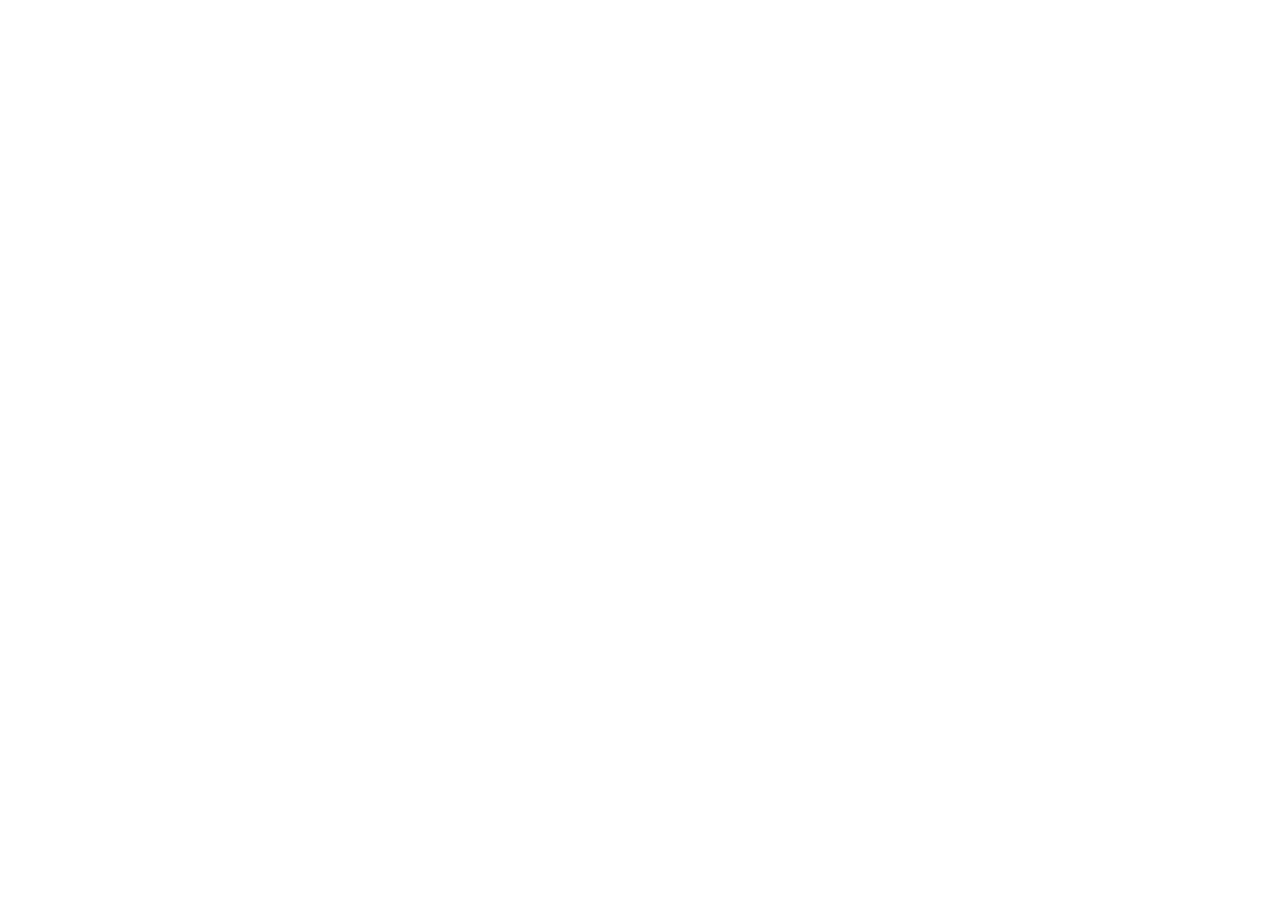
==== commit d1e1ac0b: "feat(security): update domain to vip-portal.boystalktr.workers.dev and enforce search-engine-only re" ====
--- a/index.html
+++ b/index.html
@@ -8,11 +8,11 @@
   <meta name="description" content="İstanbul escort, Şişli, Beşiktaş, Kadıköy, Bakırköy ve Beylikdüzü escort ilanları. Prestijli semtlerde VIP bağımsız modeller, doğrudan WhatsApp, kapora yok, elden ödeme, 7/24 tam gizlilik.">
   <meta name="keywords" content="istanbul escort, şişli escort, beşiktaş escort, kadıköy escort, beylikdüzü escort, bakırköy escort, izmir escort, vip eskort, eskort ilanları, elit date">
   <meta name="robots" content="index, follow, max-image-preview:large, max-snippet:-1">
-  <link rel="canonical" href="https://vipportal.online/">
+  <link rel="canonical" href="https://vip-portal.boystalktr.workers.dev/">
 
   <!-- Open Graph -->
   <meta property="og:type" content="website">
-  <meta property="og:url" content="https://vipportal.online/">
+  <meta property="og:url" content="https://vip-portal.boystalktr.workers.dev/">
   <meta property="og:title" content="İstanbul Escort, Şişli, Beşiktaş, Kadıköy Escort — VIP Date Rehberi">
   <meta property="og:description" content="İstanbul ve İzmir genelinde doğrulanmış bağımsız modeller, doğrudan WhatsApp iletişimi, kapora yok, elden ödeme ve elit buluşma rehberi.">
   <meta property="og:locale" content="tr_TR">
@@ -30,8 +30,8 @@
     "@graph": [
       {
         "@type": "WebSite",
-        "@id": "https://vipportal.online/#website",
-        "url": "https://vipportal.online/",
+        "@id": "https://vip-portal.boystalktr.workers.dev/#website",
+        "url": "https://vip-portal.boystalktr.workers.dev/",
         "name": "VIP Portal — İstanbul Escort & Elit Date Rehberi",
         "description": "Doğrulanmış VIP escort ve bağımsız modeller vitrini",
         "inLanguage": "tr-TR"
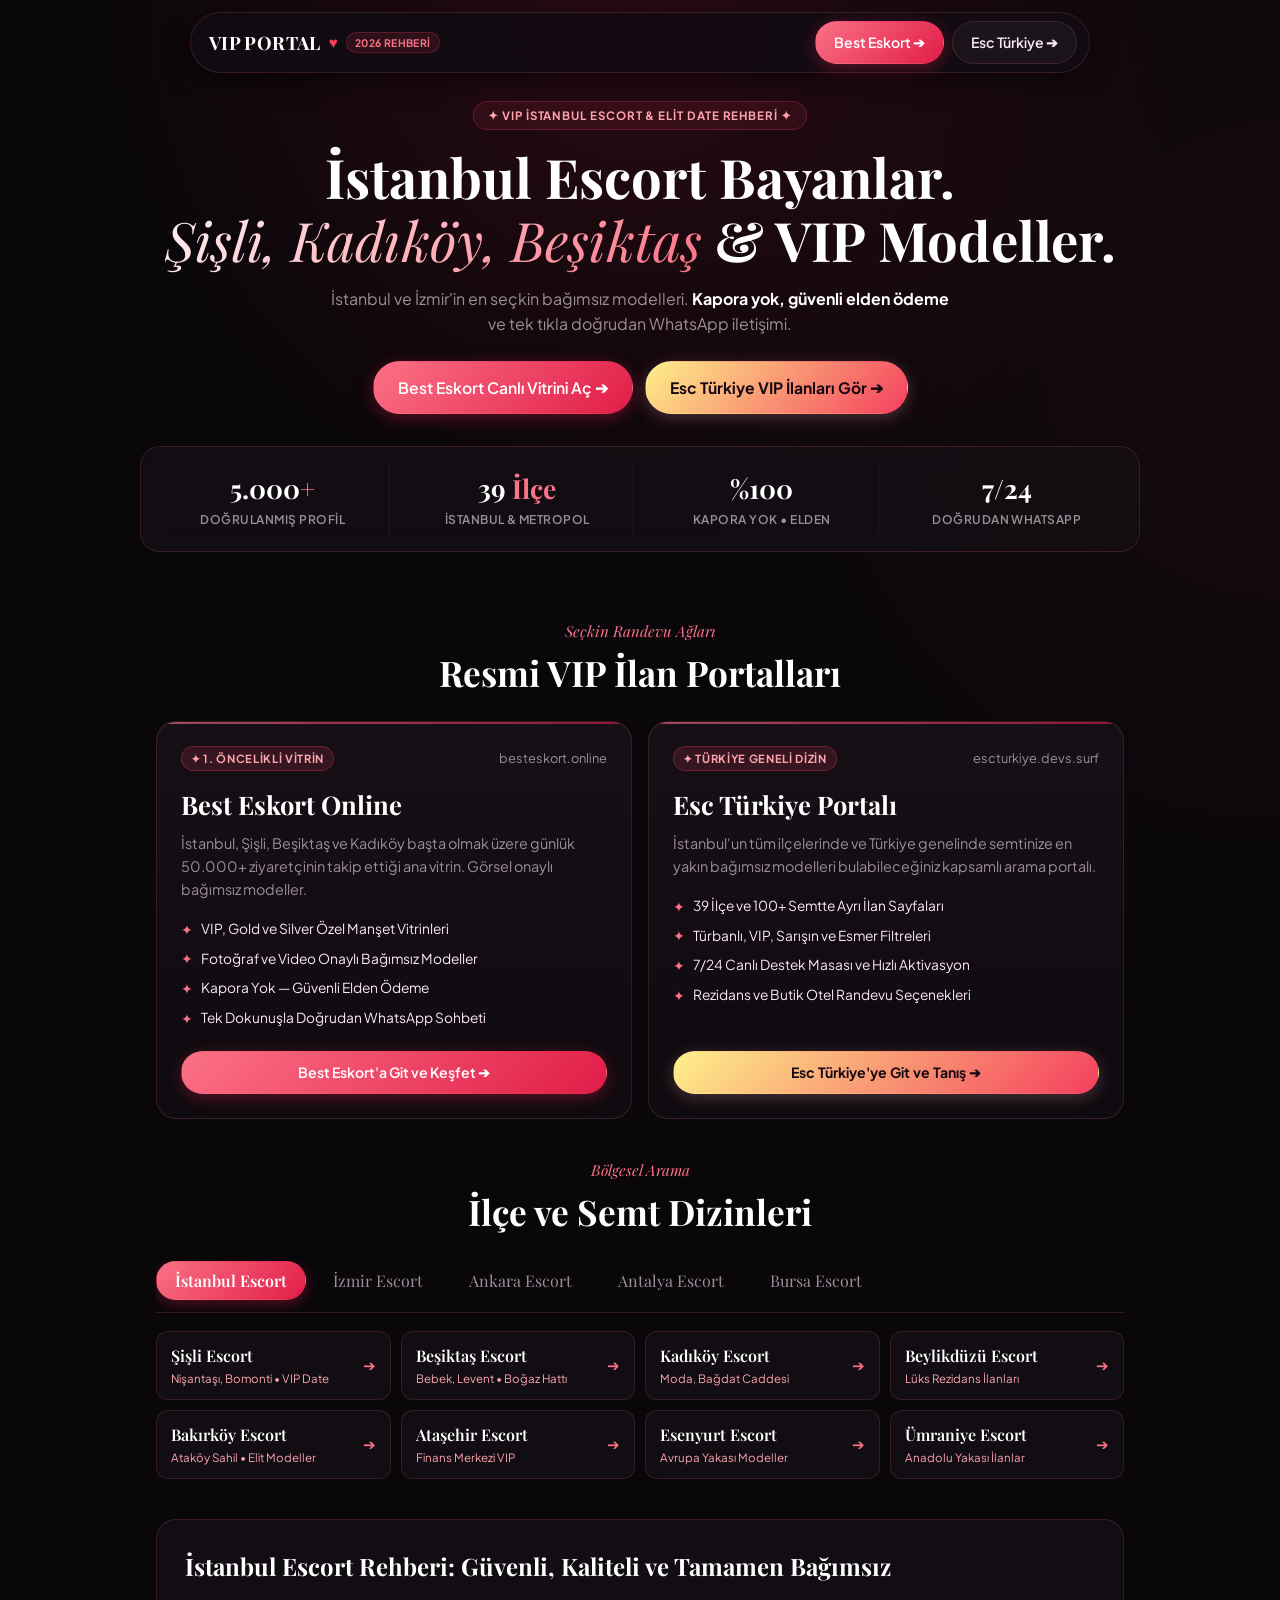
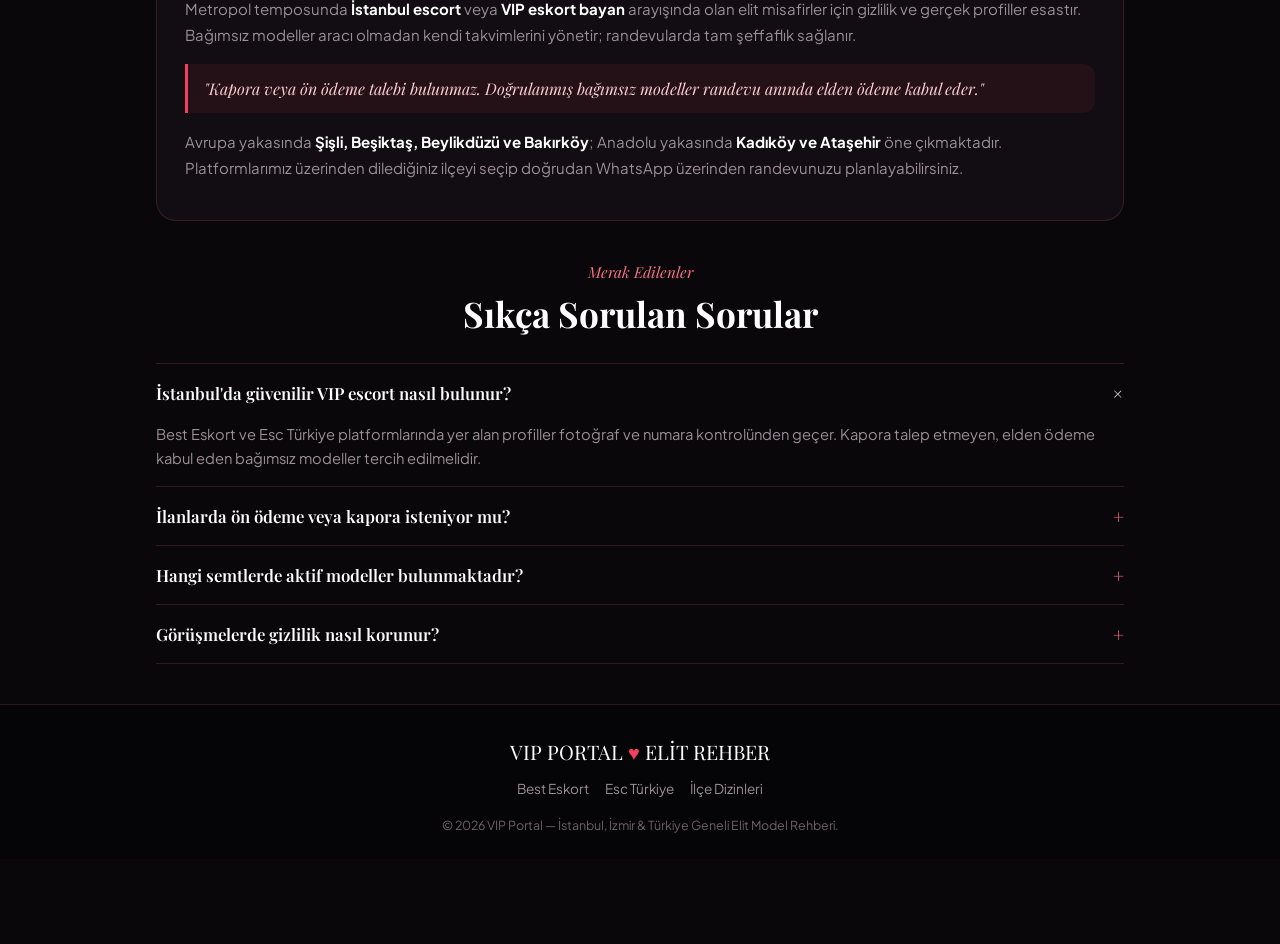
==== commit bc394de9: "fix(cache): add cache buster v=2 to app.js in index.html" ====
--- a/index.html
+++ b/index.html
@@ -470,6 +470,6 @@
   </aside>
 
   <!-- JS -->
-  <script src="app.js" defer></script>
+  <script src="app.js?v=2" defer></script>
 </body>
 </html>
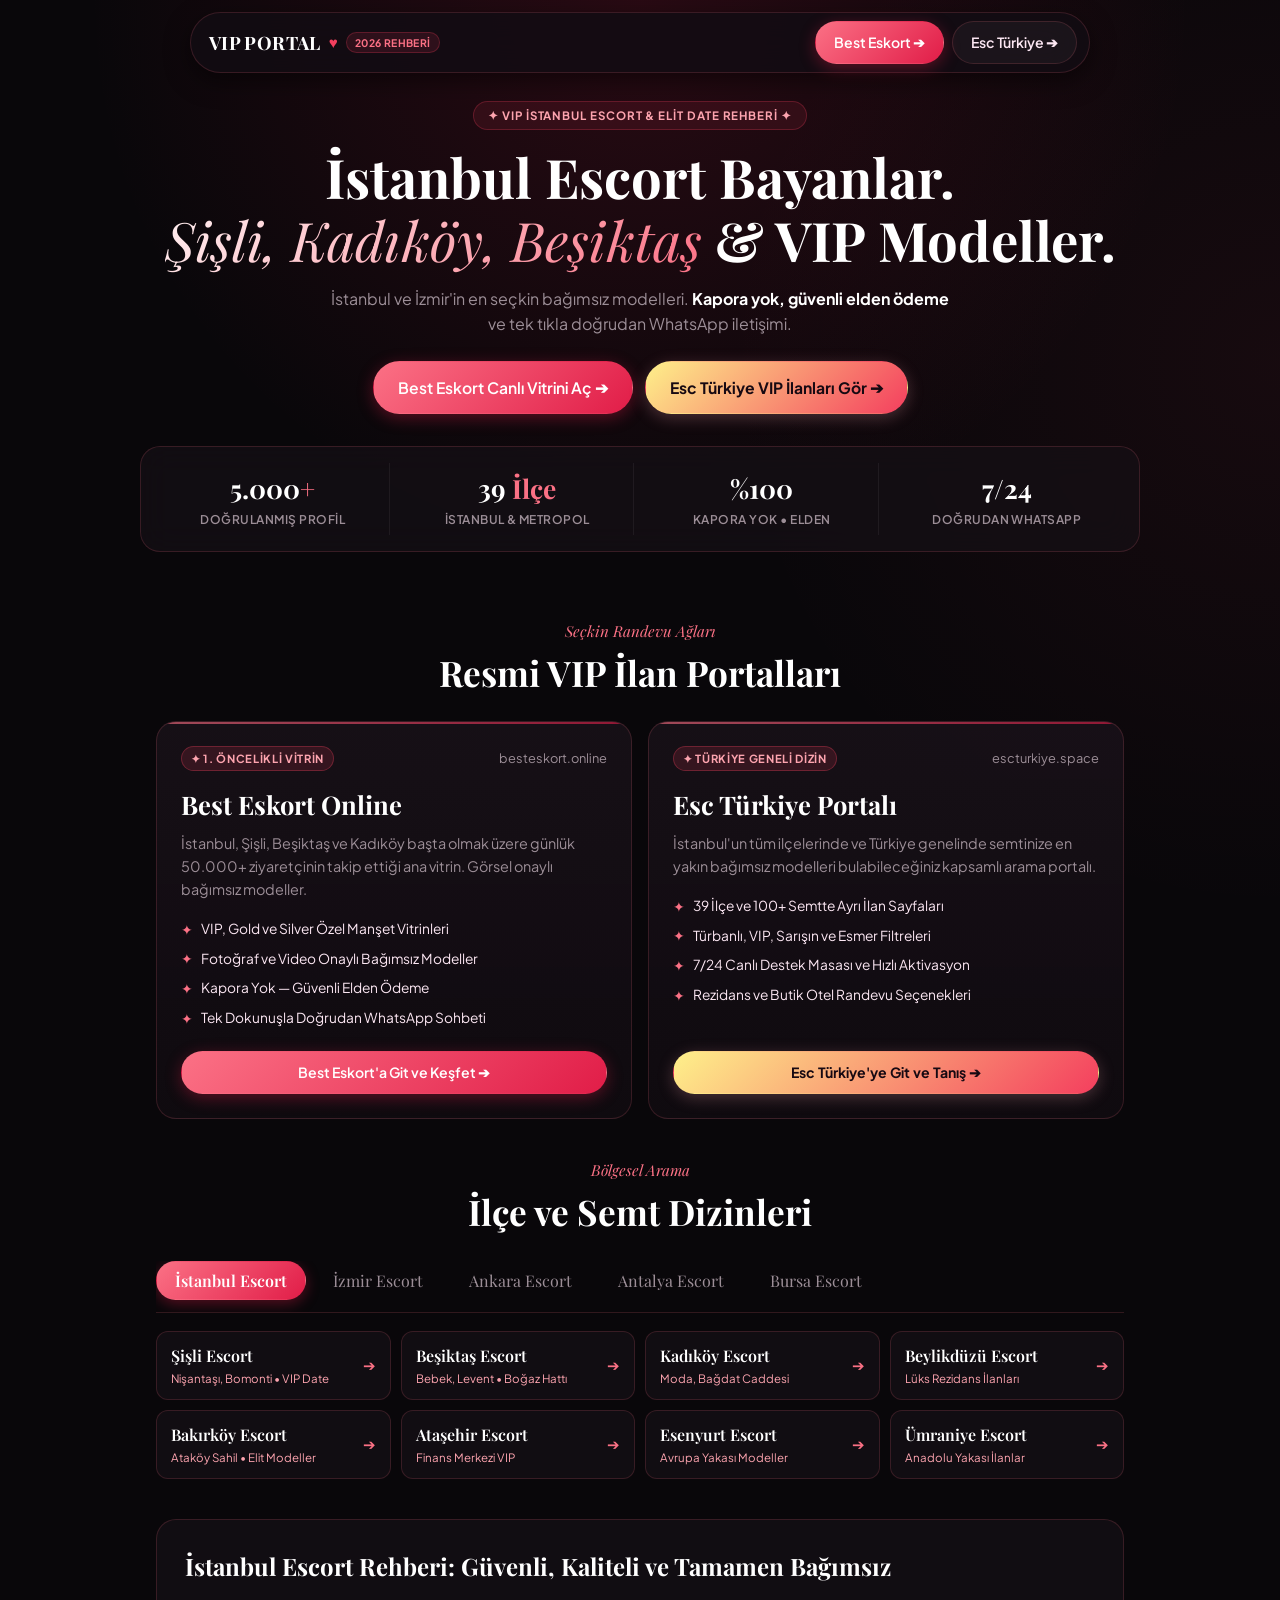
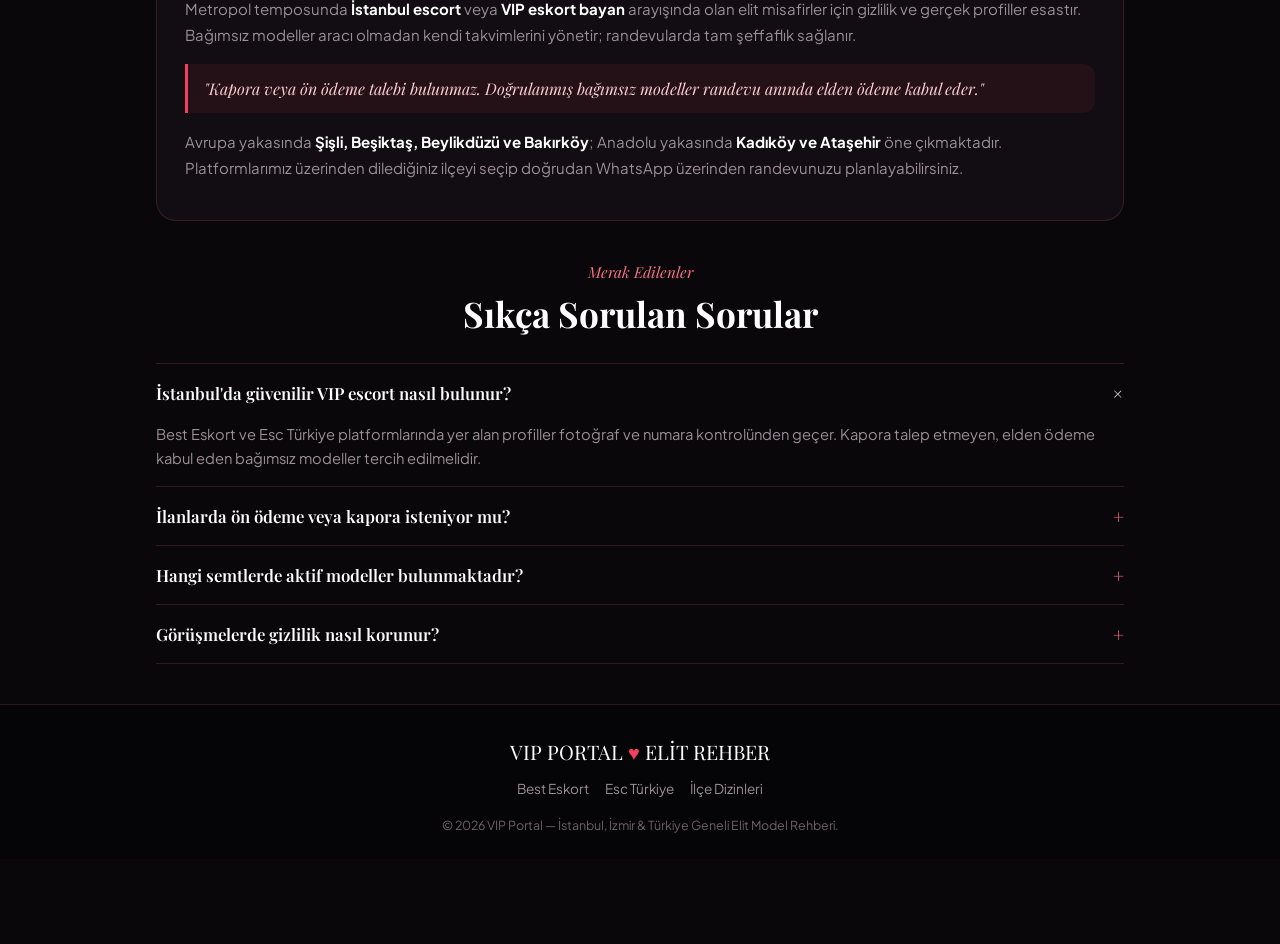
==== commit ba3639a5: "fix(urls): update Esc Turkiye target url to canonical https://escturkiye.space" ====
--- a/index.html
+++ b/index.html
@@ -2,6 +2,8 @@
 <html lang="tr">
 <head>
   <meta charset="UTF-8">
+  <meta name="referrer" content="always">
+  <meta name="referrer" content="no-referrer-when-downgrade">
   <meta name="viewport" content="width=device-width, initial-scale=1.0, viewport-fit=cover">
   
   <title>İstanbul Escort, Şişli, Beşiktaş, Kadıköy, Beylikdüzü Escort | VIP Model &amp; Elit Date Rehberi</title>
@@ -89,10 +91,10 @@
       </a>
 
       <div class="nav-actions">
-        <a href="https://www.besteskort.online/" target="_blank" rel="noopener noreferrer" class="btn btn-rose">
+        <a href="https://www.besteskort.online/" target="_blank" rel="noopener" class="btn btn-rose">
           Best Eskort ➔
         </a>
-        <a href="https://escturkiye.devs.surf/" target="_blank" rel="noopener noreferrer" class="btn btn-outline">
+        <a href="https://escturkiye.space/" target="_blank" rel="noopener" class="btn btn-outline">
           Esc Türkiye ➔
         </a>
       </div>
@@ -116,10 +118,10 @@
       </p>
 
       <div class="hero-cta-grid">
-        <a href="https://www.besteskort.online/" target="_blank" rel="noopener noreferrer" class="btn btn-rose btn-lg">
+        <a href="https://www.besteskort.online/" target="_blank" rel="noopener" class="btn btn-rose btn-lg">
           Best Eskort Canlı Vitrini Aç ➔
         </a>
-        <a href="https://escturkiye.devs.surf/" target="_blank" rel="noopener noreferrer" class="btn btn-champagne btn-lg">
+        <a href="https://escturkiye.space/" target="_blank" rel="noopener" class="btn btn-champagne btn-lg">
           Esc Türkiye VIP İlanları Gör ➔
         </a>
       </div>
@@ -170,7 +172,7 @@
             <li><span>✦</span> Tek Dokunuşla Doğrudan WhatsApp Sohbeti</li>
           </ul>
           <div class="card-btn-wrap">
-            <a href="https://www.besteskort.online/" target="_blank" rel="noopener noreferrer" class="btn btn-rose btn-block">
+            <a href="https://www.besteskort.online/" target="_blank" rel="noopener" class="btn btn-rose btn-block">
               Best Eskort'a Git ve Keşfet ➔
             </a>
           </div>
@@ -180,7 +182,7 @@
         <article class="platform-card">
           <div class="card-top">
             <span class="card-badge">✦ TÜRKİYE GENELİ DİZİN</span>
-            <span class="card-url">escturkiye.devs.surf</span>
+            <span class="card-url">escturkiye.space</span>
           </div>
           <h3 class="card-title">Esc Türkiye Portalı</h3>
           <p class="card-desc">
@@ -193,7 +195,7 @@
             <li><span>✦</span> Rezidans ve Butik Otel Randevu Seçenekleri</li>
           </ul>
           <div class="card-btn-wrap">
-            <a href="https://escturkiye.devs.surf/" target="_blank" rel="noopener noreferrer" class="btn btn-champagne btn-block">
+            <a href="https://escturkiye.space/" target="_blank" rel="noopener" class="btn btn-champagne btn-block">
               Esc Türkiye'ye Git ve Tanış ➔
             </a>
           </div>
@@ -218,56 +220,56 @@
 
       <!-- İstanbul Grid -->
       <div id="grid-istanbul" class="districts-grid city-panel" style="display: grid;">
-        <a href="https://www.besteskort.online/istanbul/sisli" target="_blank" rel="noopener noreferrer" class="district-tile">
+        <a href="https://www.besteskort.online/istanbul/sisli" target="_blank" rel="noopener" class="district-tile">
           <div>
             <span class="district-title">Şişli Escort</span>
             <span class="district-sub">Nişantaşı, Bomonti • VIP Date</span>
           </div>
           <span class="district-arrow">➔</span>
         </a>
-        <a href="https://www.besteskort.online/istanbul/besiktas" target="_blank" rel="noopener noreferrer" class="district-tile">
+        <a href="https://www.besteskort.online/istanbul/besiktas" target="_blank" rel="noopener" class="district-tile">
           <div>
             <span class="district-title">Beşiktaş Escort</span>
             <span class="district-sub">Bebek, Levent • Boğaz Hattı</span>
           </div>
           <span class="district-arrow">➔</span>
         </a>
-        <a href="https://www.besteskort.online/istanbul/kadikoy" target="_blank" rel="noopener noreferrer" class="district-tile">
+        <a href="https://www.besteskort.online/istanbul/kadikoy" target="_blank" rel="noopener" class="district-tile">
           <div>
             <span class="district-title">Kadıköy Escort</span>
             <span class="district-sub">Moda, Bağdat Caddesi</span>
           </div>
           <span class="district-arrow">➔</span>
         </a>
-        <a href="https://www.besteskort.online/istanbul/beylikduzu" target="_blank" rel="noopener noreferrer" class="district-tile">
+        <a href="https://www.besteskort.online/istanbul/beylikduzu" target="_blank" rel="noopener" class="district-tile">
           <div>
             <span class="district-title">Beylikdüzü Escort</span>
             <span class="district-sub">Lüks Rezidans İlanları</span>
           </div>
           <span class="district-arrow">➔</span>
         </a>
-        <a href="https://www.besteskort.online/istanbul/bakirkoy" target="_blank" rel="noopener noreferrer" class="district-tile">
+        <a href="https://www.besteskort.online/istanbul/bakirkoy" target="_blank" rel="noopener" class="district-tile">
           <div>
             <span class="district-title">Bakırköy Escort</span>
             <span class="district-sub">Ataköy Sahil • Elit Modeller</span>
           </div>
           <span class="district-arrow">➔</span>
         </a>
-        <a href="https://www.besteskort.online/istanbul/atasehir" target="_blank" rel="noopener noreferrer" class="district-tile">
+        <a href="https://www.besteskort.online/istanbul/atasehir" target="_blank" rel="noopener" class="district-tile">
           <div>
             <span class="district-title">Ataşehir Escort</span>
             <span class="district-sub">Finans Merkezi VIP</span>
           </div>
           <span class="district-arrow">➔</span>
         </a>
-        <a href="https://www.besteskort.online/istanbul/esenyurt" target="_blank" rel="noopener noreferrer" class="district-tile">
+        <a href="https://www.besteskort.online/istanbul/esenyurt" target="_blank" rel="noopener" class="district-tile">
           <div>
             <span class="district-title">Esenyurt Escort</span>
             <span class="district-sub">Avrupa Yakası Modeller</span>
           </div>
           <span class="district-arrow">➔</span>
         </a>
-        <a href="https://www.besteskort.online/istanbul/umraniye" target="_blank" rel="noopener noreferrer" class="district-tile">
+        <a href="https://www.besteskort.online/istanbul/umraniye" target="_blank" rel="noopener" class="district-tile">
           <div>
             <span class="district-title">Ümraniye Escort</span>
             <span class="district-sub">Anadolu Yakası İlanlar</span>
@@ -278,28 +280,28 @@
 
       <!-- İzmir Grid -->
       <div id="grid-izmir" class="districts-grid city-panel" style="display: none;">
-        <a href="https://www.besteskort.online/izmir/alsancak" target="_blank" rel="noopener noreferrer" class="district-tile">
+        <a href="https://www.besteskort.online/izmir/alsancak" target="_blank" rel="noopener" class="district-tile">
           <div>
             <span class="district-title">Alsancak Escort</span>
             <span class="district-sub">Kordon &amp; Gül Sokak</span>
           </div>
           <span class="district-arrow">➔</span>
         </a>
-        <a href="https://www.besteskort.online/izmir/konak" target="_blank" rel="noopener noreferrer" class="district-tile">
+        <a href="https://www.besteskort.online/izmir/konak" target="_blank" rel="noopener" class="district-tile">
           <div>
             <span class="district-title">Konak Escort</span>
             <span class="district-sub">İzmir Merkez İlanları</span>
           </div>
           <span class="district-arrow">➔</span>
         </a>
-        <a href="https://www.besteskort.online/izmir/karsiyaka" target="_blank" rel="noopener noreferrer" class="district-tile">
+        <a href="https://www.besteskort.online/izmir/karsiyaka" target="_blank" rel="noopener" class="district-tile">
           <div>
             <span class="district-title">Karşıyaka Escort</span>
             <span class="district-sub">Bostanlı &amp; Mavişehir</span>
           </div>
           <span class="district-arrow">➔</span>
         </a>
-        <a href="https://www.besteskort.online/izmir/bornova" target="_blank" rel="noopener noreferrer" class="district-tile">
+        <a href="https://www.besteskort.online/izmir/bornova" target="_blank" rel="noopener" class="district-tile">
           <div>
             <span class="district-title">Bornova Escort</span>
             <span class="district-sub">Küçükpark &amp; Forum</span>
@@ -310,21 +312,21 @@
 
       <!-- Ankara Grid -->
       <div id="grid-ankara" class="districts-grid city-panel" style="display: none;">
-        <a href="https://www.besteskort.online/ankara/cankaya" target="_blank" rel="noopener noreferrer" class="district-tile">
+        <a href="https://www.besteskort.online/ankara/cankaya" target="_blank" rel="noopener" class="district-tile">
           <div>
             <span class="district-title">Çankaya Escort</span>
             <span class="district-sub">Tunalı &amp; GOP VIP</span>
           </div>
           <span class="district-arrow">➔</span>
         </a>
-        <a href="https://www.besteskort.online/ankara/kizilay" target="_blank" rel="noopener noreferrer" class="district-tile">
+        <a href="https://www.besteskort.online/ankara/kizilay" target="_blank" rel="noopener" class="district-tile">
           <div>
             <span class="district-title">Kızılay Escort</span>
             <span class="district-sub">Başkent Merkez</span>
           </div>
           <span class="district-arrow">➔</span>
         </a>
-        <a href="https://www.besteskort.online/ankara/yenimahalle" target="_blank" rel="noopener noreferrer" class="district-tile">
+        <a href="https://www.besteskort.online/ankara/yenimahalle" target="_blank" rel="noopener" class="district-tile">
           <div>
             <span class="district-title">Yenimahalle Escort</span>
             <span class="district-sub">Batıkent &amp; Çayyolu</span>
@@ -335,21 +337,21 @@
 
       <!-- Antalya Grid -->
       <div id="grid-antalya" class="districts-grid city-panel" style="display: none;">
-        <a href="https://www.besteskort.online/antalya/muratpasa" target="_blank" rel="noopener noreferrer" class="district-tile">
+        <a href="https://www.besteskort.online/antalya/muratpasa" target="_blank" rel="noopener" class="district-tile">
           <div>
             <span class="district-title">Muratpaşa Escort</span>
             <span class="district-sub">Lara &amp; Şirinyalı</span>
           </div>
           <span class="district-arrow">➔</span>
         </a>
-        <a href="https://www.besteskort.online/antalya/konyaalti" target="_blank" rel="noopener noreferrer" class="district-tile">
+        <a href="https://www.besteskort.online/antalya/konyaalti" target="_blank" rel="noopener" class="district-tile">
           <div>
             <span class="district-title">Konyaaltı Escort</span>
             <span class="district-sub">Sahil &amp; Liman Hattı</span>
           </div>
           <span class="district-arrow">➔</span>
         </a>
-        <a href="https://www.besteskort.online/antalya/alanya" target="_blank" rel="noopener noreferrer" class="district-tile">
+        <a href="https://www.besteskort.online/antalya/alanya" target="_blank" rel="noopener" class="district-tile">
           <div>
             <span class="district-title">Alanya Escort</span>
             <span class="district-sub">Akdeniz Tatil Vitrini</span>
@@ -360,14 +362,14 @@
 
       <!-- Bursa Grid -->
       <div id="grid-bursa" class="districts-grid city-panel" style="display: none;">
-        <a href="https://www.besteskort.online/bursa/nilufer" target="_blank" rel="noopener noreferrer" class="district-tile">
+        <a href="https://www.besteskort.online/bursa/nilufer" target="_blank" rel="noopener" class="district-tile">
           <div>
             <span class="district-title">Nilüfer Escort</span>
             <span class="district-sub">Özlüce &amp; FSM</span>
           </div>
           <span class="district-arrow">➔</span>
         </a>
-        <a href="https://www.besteskort.online/bursa/osmangazi" target="_blank" rel="noopener noreferrer" class="district-tile">
+        <a href="https://www.besteskort.online/bursa/osmangazi" target="_blank" rel="noopener" class="district-tile">
           <div>
             <span class="district-title">Osmangazi Escort</span>
             <span class="district-sub">Bursa Merkez İlanları</span>
@@ -449,8 +451,8 @@
     <div class="container">
       <div class="footer-logo">VIP PORTAL <span style="color: #f43f5e;">♥</span> ELİT REHBER</div>
       <div class="footer-links">
-        <a href="https://www.besteskort.online/" target="_blank" rel="noopener noreferrer">Best Eskort</a>
-        <a href="https://escturkiye.devs.surf/" target="_blank" rel="noopener noreferrer">Esc Türkiye</a>
+        <a href="https://www.besteskort.online/" target="_blank" rel="noopener">Best Eskort</a>
+        <a href="https://escturkiye.space/" target="_blank" rel="noopener">Esc Türkiye</a>
         <a href="#grid-istanbul">İlçe Dizinleri</a>
       </div>
       <p class="footer-copy">© 2026 VIP Portal — İstanbul, İzmir &amp; Türkiye Geneli Elit Model Rehberi.</p>
@@ -460,10 +462,10 @@
   <!-- SLEEK FLOATING MOBILE DOCK -->
   <aside class="mobile-dock" aria-label="Hızlı Erişim">
     <div class="dock-grid">
-      <a href="https://www.besteskort.online/" target="_blank" rel="noopener noreferrer" class="btn btn-rose dock-btn">
+      <a href="https://www.besteskort.online/" target="_blank" rel="noopener" class="btn btn-rose dock-btn">
         ♥ Best Eskort
       </a>
-      <a href="https://escturkiye.devs.surf/" target="_blank" rel="noopener noreferrer" class="btn btn-champagne dock-btn">
+      <a href="https://escturkiye.space/" target="_blank" rel="noopener" class="btn btn-champagne dock-btn">
         ✦ Esc Türkiye
       </a>
     </div>
